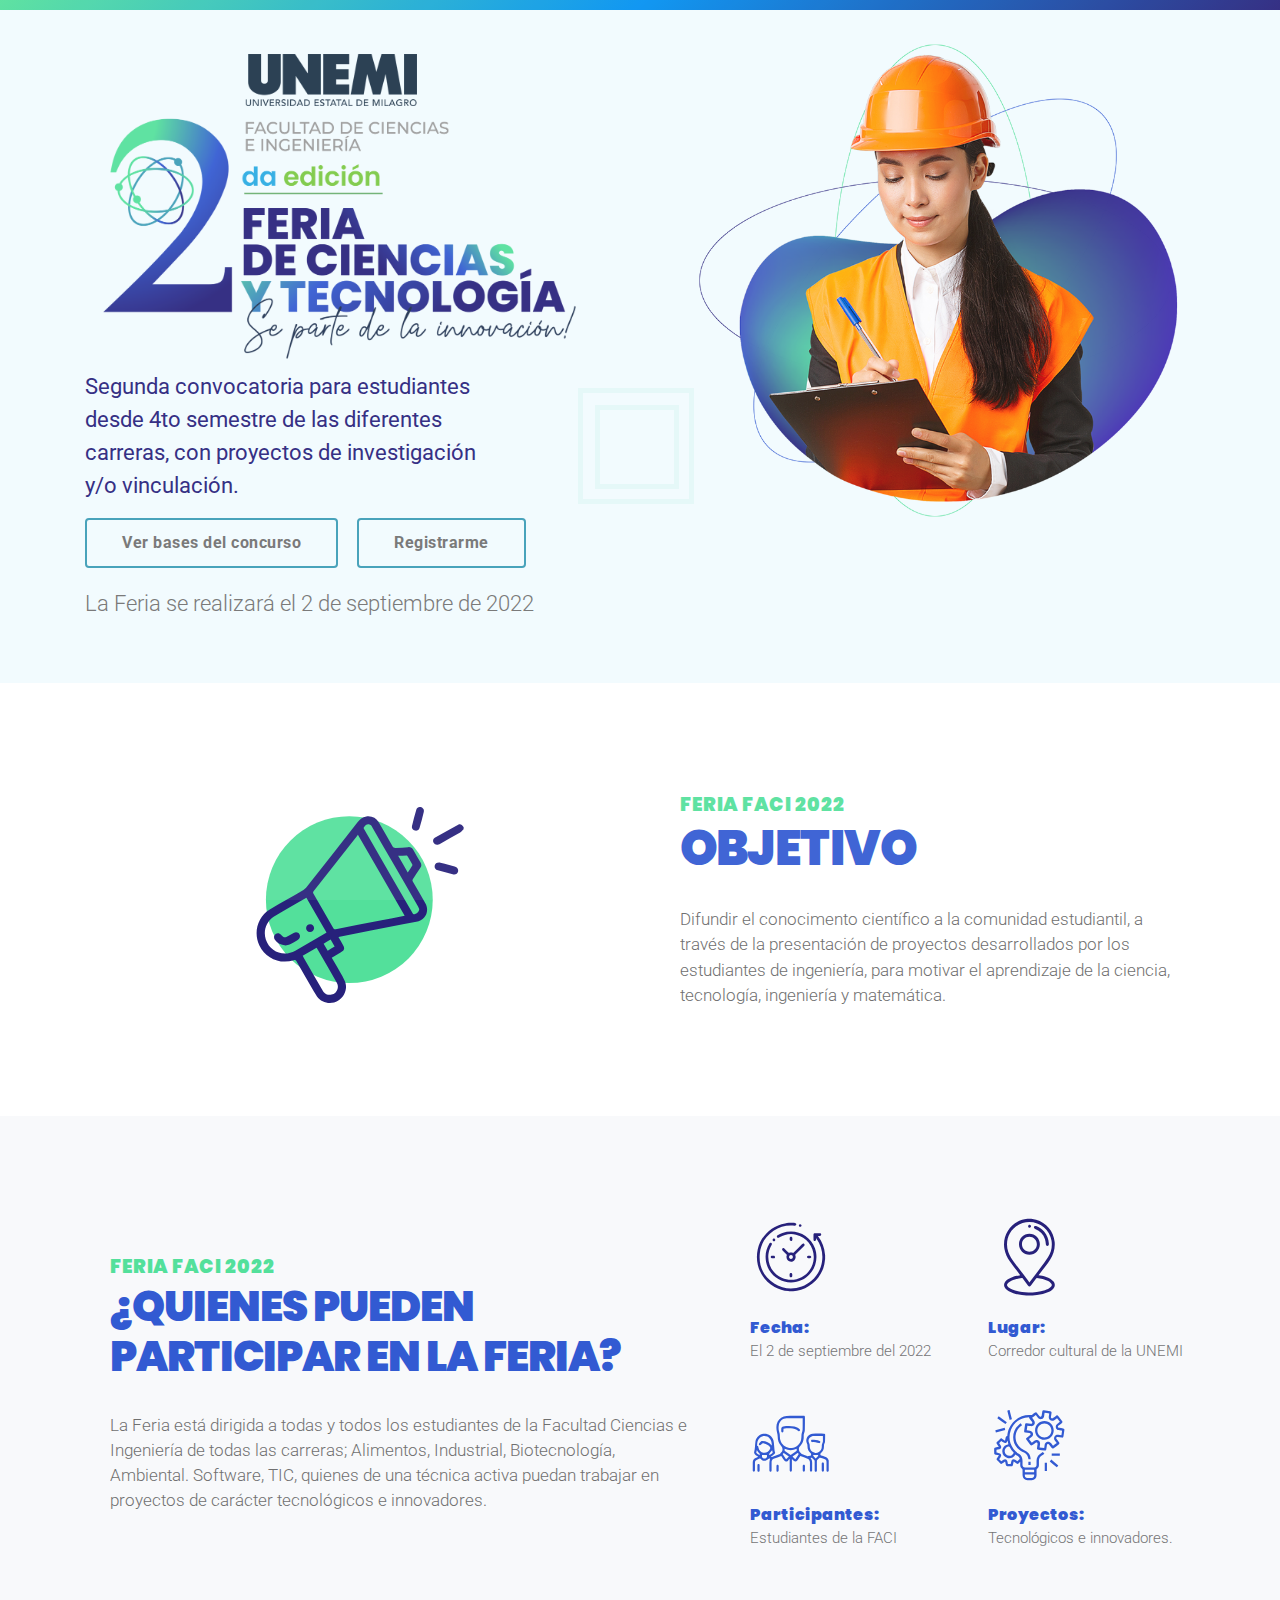
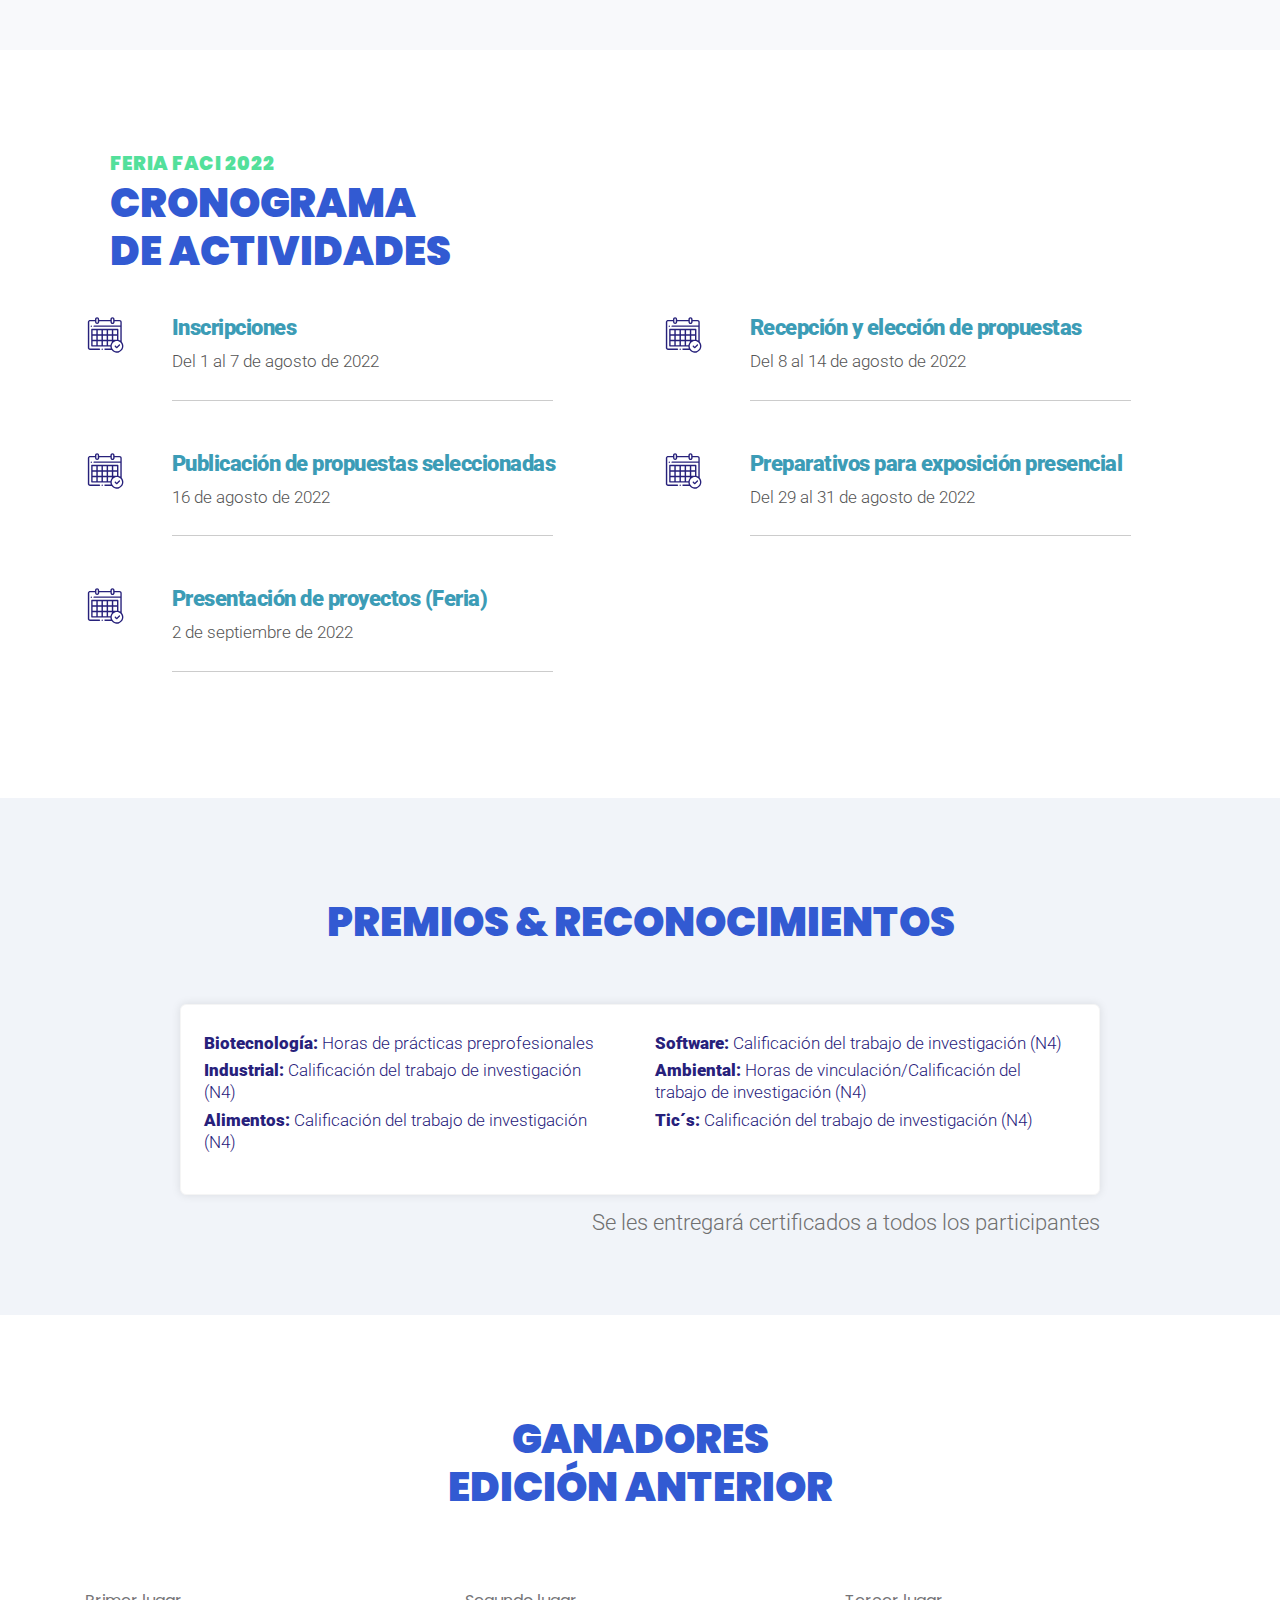
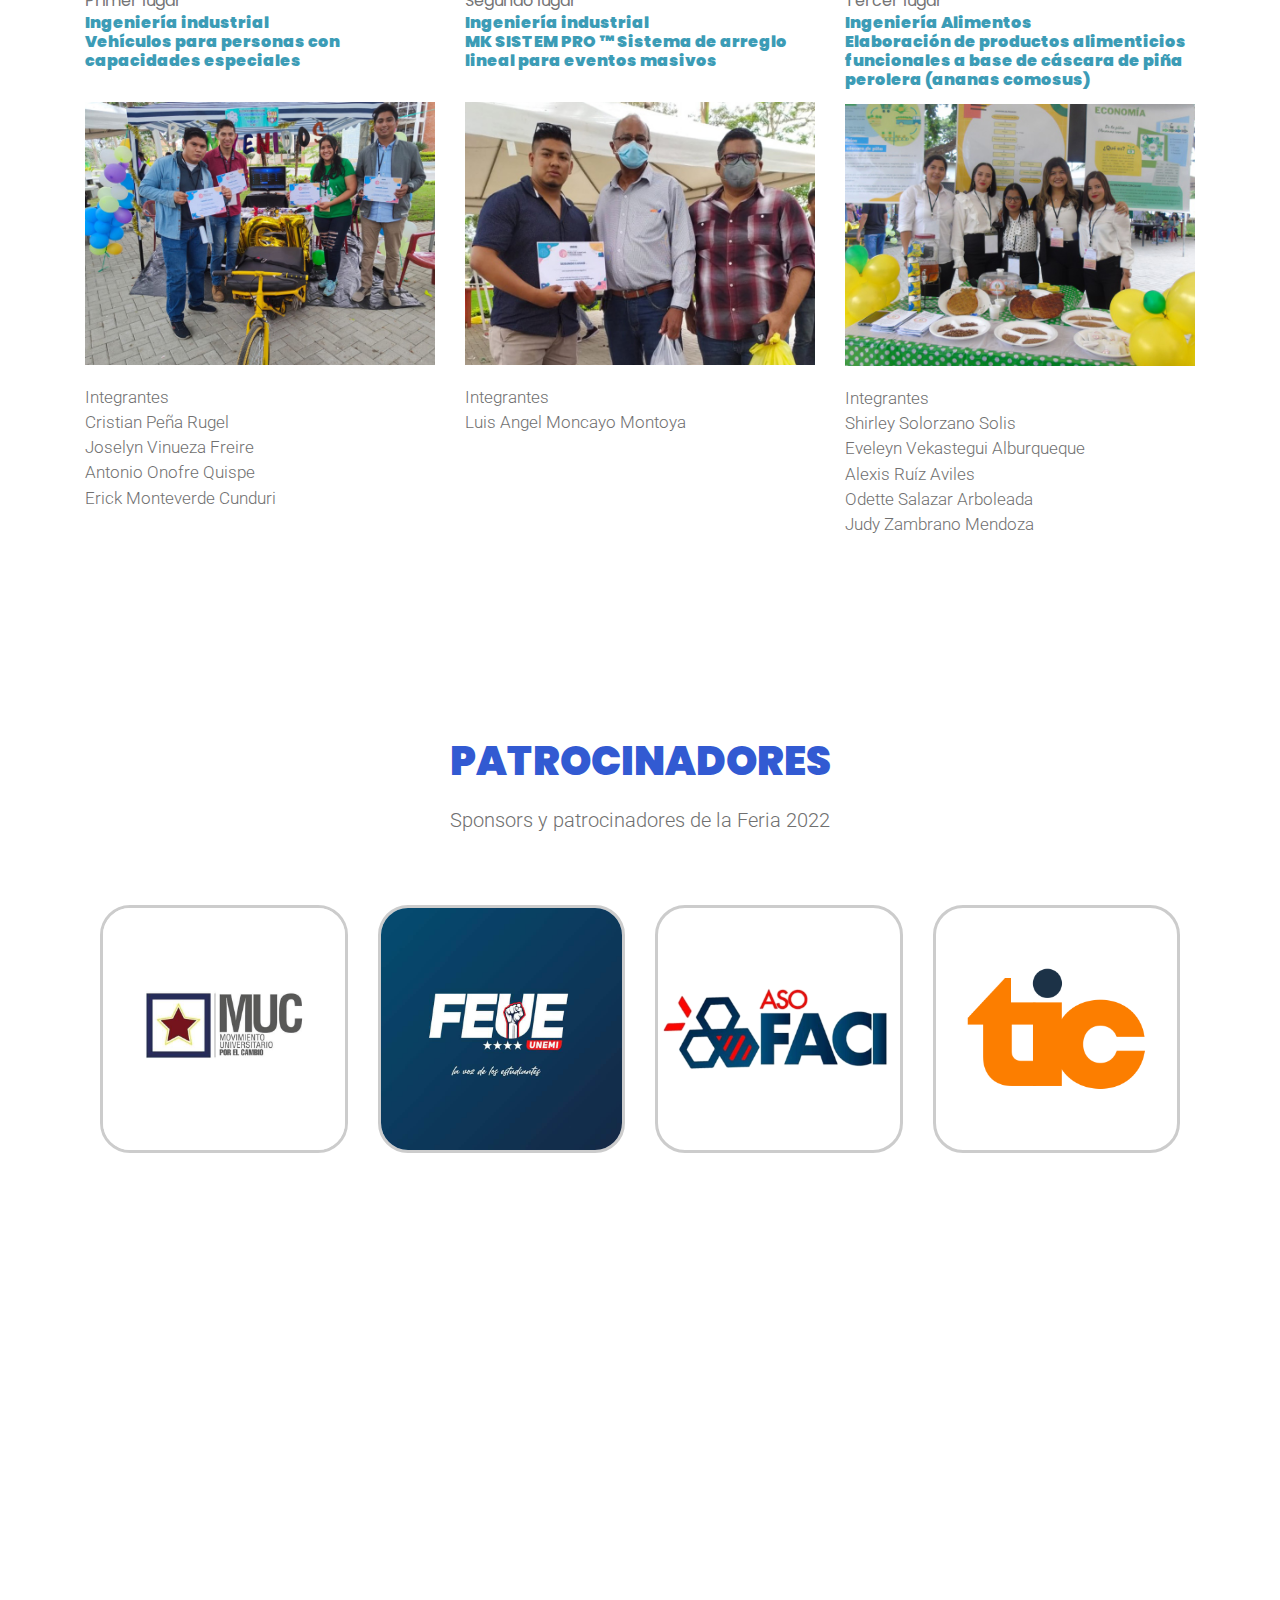
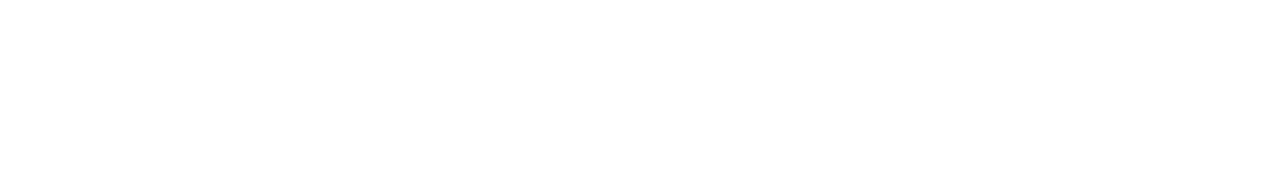
==== index.html @ 06a1eb12 "LANDING FACI 2022" ====
<!DOCTYPE html>
<html lang="es">

<head>

    <meta charset="utf-8">
    <meta http-equiv="X-UA-Compatible" content="IE=edge"/>
    <meta name="author" content="Unemi2022"/>
    <meta name="description" content="Feria FACI 2022"/>
    <meta name="keywords" content="FACI, INGENIERIA, UNEMI, FERIA TECNOLOGICA, ECUADOR, FACI 2022">
    <meta name="viewport" content="width=device-width, initial-scale=1.0"/>
    <title>Feria de ciencias y tecnología | UNEMI</title>
    <link rel="shortcut icon" href="logos/icon.ico" type="image/x-icon">
    <link rel="icon" href="logos/icon.ico" type="image/x-icon">
    <link rel="apple-touch-icon" sizes="152x152" href="logos/icon.ico">
    <link rel="apple-touch-icon" sizes="120x120" href="logos/icon.ico">
    <link rel="apple-touch-icon" sizes="76x76" href="logos/icon.ico">
    <link rel="apple-touch-icon" href="logos/icon.ico">
    <link href="https://fonts.googleapis.com/css?family=Oxygen:400,700&display=swap" rel="stylesheet">
    <link href="https://fonts.googleapis.com/css?family=Noto+Sans+TC:300,400,500,700,900" rel="stylesheet">
    <link href="https://fonts.googleapis.com/css?family=Roboto+Condensed:300,400,700&display=swap" rel="stylesheet">
    <link href="css/bootstrap.min.css" rel="stylesheet">
    <link href="https://use.fontawesome.com/releases/v5.7.2/css/all.css" integrity="sha384-fnmOCqbTlWIlj8LyTjo7mOUStjsKC4pOpQbqyi7RrhN7udi9RwhKkMHpvLbHG9Sr" rel="stylesheet" crossorigin="anonymous">
    <link href="css/flaticon.css" rel="stylesheet">
    <link href="css/menu.css" rel="stylesheet">
    <link id="effect" href="css/dropdown-effects/fade-down.css" media="all" rel="stylesheet">
    <link href="css/slick.css" rel="stylesheet">
    <link href="css/slick-theme.css" rel="stylesheet">
    <link href="css/magnific-popup.css" rel="stylesheet">
    <link href="css/owl.carousel.min.css" rel="stylesheet">
    <link href="css/owl.theme.default.min.css" rel="stylesheet">
    <link href="css/orange.css?1.3" rel="stylesheet">
    <link href="css/responsive.css?1.2" rel="stylesheet">
    <link href='http://fonts.googleapis.com/css?family=Roboto' rel='stylesheet' type='text/css'>
    <link href='https://fonts.googleapis.com/css?family=Poppins' rel='stylesheet'>
    <style>
        body {
            font-family: 'Roboto', sans-serif !important;
            /*font-size: 48px;*/
        }

        .bordedegradado2 {
            width: 100%;
            height: 10px;
            margin-bottom: 27px;
            background-color: #002D4B;
            background-image: -webkit-linear-gradient(135deg, #27217b, #0090F1, #53e09b) !important;
            background-image: linear-gradient(-45deg, #0090F1, #004F83)
        }

        .imglanding {
            width: 642px;
            margin-left: -108px;
        }

        .imgferia {
            width: 504px;
        }

        @media (max-width: 767px) and (max-width: 992px) and (max-width: 1200px) {
            .imglanding {
                width: 494px;
                margin-left: -119px;
            }

            .imgferia {
                width: 376px;
            }
        }

    </style>
</head>

<body>

<div id="loader-wrapper">
    <div id="loader">
        <div class="cssload-loader">
            <div class="cssload-spinner"></div>
        </div>
    </div>
</div>

<div id="page" class="page">

    <section id="hero-2" class="bg-scroll hero-section division" style="background-color: #f2fbfe;padding-bottom: 47px;">
        <div class="bordedegradado2"></div>
        <div class="container white-color">

            <div class="row">
                <div class="col-lg-6">
                    <div class="hero-2-txt">
                        <img src="img/visual_feria_2.png" class="imgferia">
                        <p style="color: #27217b;font-size: 22px;">
                            <b>Segunda convocatoria para estudiantes<br>
                                desde 4to semestre de las diferentes<br>
                                carreras, con proyectos de investigación<br>
                                y/o vinculación.</b>
                        </p>
                        <a style="margin-bottom: 6px;" href="files/BASE_CONCURSO_22.pdf" target="_blank" class="btn btn-md btn-primary tra-black-hover mr-15">Ver bases del concurso</a>
                        <a style="margin-bottom: 6px;" href="https://sgaestudiante.unemi.edu.ec/" target="_blank" class="btn btn-md btn-primary tra-black-hover mr-15">Registrarme</a>

                        <p style="color: #707070;font-size: 22px;margin-top: 13px;">
                            La Feria se realizará el 2 de septiembre de 2022
                        </p>
                    </div>
                </div>
                <div class="col-lg-6">
                    <div class="hero-2-txt">
                        <img src="img/v1.png" class="imglanding" id="img_landing">
                    </div>
                </div>
            </div>
        </div>
    </section>

    <section id="about-2" class="wide-60 about-section division">
        <div class="container">
            <div class="row d-flex align-items-center">
                <div class="col-md-6">
                    <div class="about-img text-center mb-40">
                        <img class="img-fluid" src="img/bocina_landing.svg" alt="about-image" style="width: 233px;"/>
                    </div>
                </div>
                <div class="col-md-6">
                    <div class="about-2-txt pc-25 mb-40">
                        <span class="section-id noto-font-700 id-color">FERIA FACI 2022</span>
                        <h3 class="h3-xl noto-font-900 purple-color">OBJETIVO</h3>
                        <div class="box-list">
                            <p>Difundir el conocimento científico a la comunidad estudiantil,
                                a través de la presentación de proyectos desarrollados por los estudiantes de ingeniería,
                                para motivar el aprendizaje de la ciencia, tecnología, ingeniería y matemática.</p>
                        </div>
                    </div>
                </div>
            </div>
        </div>
    </section>

    <section id="about-4" class="bg-02-decor bg-lightgrey wide-60 about-section division">
        <div class="container">
            <div class="row d-flex align-items-center">
                <div class="col-lg-6 col-xl-7">
                    <div class="about-4-txt pc-25 mb-40">
                        <span class="section-id noto-font-700 id-color">FERIA FACI 2022</span>
                        <h3 class="h3-md noto-font-900 purple-color">¿QUIENES PUEDEN PARTICIPAR EN LA FERIA?</h3>
                        <div class="box-list">
                            <p>La Feria está dirigida a todas y todos los estudiantes de la Facultad Ciencias e Ingeniería de todas las carreras;
                                Alimentos, Industrial, Biotecnología, Ambiental. Software, TIC,
                                quienes de una técnica activa puedan trabajar en proyectos de carácter tecnológicos e innovadores.</p>
                        </div>
                    </div>
                </div>
                <div class="col-lg-6 col-xl-5">
                    <div class="about-4-data">
                        <div class="row">
                            <div class="col-sm-6">
                                <div class="abox-4 icon-md mb-40">
                                    <div class="icon-about"><img src="img/reloj.svg" alt=""></div>
                                    <h5 class="h5-xs noto-font-900 purple-color">Fecha:</h5>
                                    <span class="grey-color" style="font-size: 15px;">El 2 de septiembre del 2022</span>
                                </div>
                            </div>
                            <div class="col-sm-6">
                                <div class="abox-4 icon-md mb-40">
                                    <div class="icon-about"><img src="img/gps.svg" alt=""></div>
                                    <h5 class="h5-xs noto-font-900 purple-color">Lugar:</h5>
                                    <span class="grey-color" style="font-size: 15px;">Corredor cultural de la UNEMI</span>
                                </div>
                            </div>
                            <div class="col-sm-6">
                                <div class="abox-4 icon-md mb-40">
                                    <div class="icon-about"><img src="img/participantes.svg" alt=""></div>
                                    <h5 class="h5-xs noto-font-900 purple-color">Participantes:</h5>
                                    <span class="grey-color" style="font-size: 15px;">Estudiantes de la FACI</span>
                                </div>
                            </div>
                            <div class="col-sm-6">
                                <div class="abox-4 icon-md mb-40">
                                    <div class="icon-about"><img src="img/proyectos.svg" alt=""></div>
                                    <h5 class="h5-xs noto-font-900 purple-color">Proyectos:</h5>
                                    <span class="grey-color" style="font-size: 15px;">Tecnológicos e innovadores.</span>
                                </div>
                            </div>
                        </div>
                    </div>
                </div>
            </div>
        </div>
    </section>

    <section id="schedule-1" class="bg-01-decor wide-100 schedule-section division">
        <div class="container">
            <div class="row d-flex align-items-center">
                <div class="col-lg-12 col-xl-7">
                    <div class="about-4-txt pc-25 mb-40">
                        <span class="section-id noto-font-700 id-color">FERIA FACI 2022</span>
                        <h1 class="h3-md noto-font-900 purple-color">CRONOGRAMA<br>DE ACTIVIDADES</h1>
                    </div>
                </div>
            </div>

            <div class="row">

                <div class="col-lg-6">
                    <div class="schedule-left">
                        <div class="row schedule-event">
                            <div class="col-sm-3 event-time">
                                <div class="event-hours noto-font-900 icon-cronograma">
                                    <img src="img/calendario.svg" alt="">
                                </div>
                            </div>
                            <div class="col-sm-9 event-description">
                                <h5 class="h5-lg event-title"><b>Inscripciones</b></h5>
                                <p>Del 1 al 7 de agosto de 2022</p>
                                <hr>
                            </div>
                        </div>
                        <br>
                        <div class="row schedule-event">
                            <div class="col-sm-3 event-time">
                                <div class="event-hours noto-font-900 icon-cronograma">
                                    <img src="img/calendario.svg" alt="">
                                </div>
                            </div>
                            <div class="col-sm-9 event-description">
                                <h5 class="h5-lg event-title"><b>Publicación de propuestas seleccionadas</b></h5>
                                <p>16 de agosto de 2022</p>
                                <hr>
                            </div>
                        </div>
                        <br>
                        <div class="row schedule-event">
                            <div class="col-sm-3 event-time">
                                <div class="event-hours noto-font-900 icon-cronograma">
                                    <img src="img/calendario.svg" alt="">
                                </div>
                            </div>
                            <div class="col-sm-9 event-description">
                                <h5 class="h5-lg event-title"><b>Presentación de proyectos (Feria)</b></h5>
                                <p>2 de septiembre de 2022</p>
                                <hr>
                            </div>
                        </div>
                    </div>
                </div>

                <div class="col-lg-6">
                    <div class="schedule-right">
                        <div class="row schedule-event">
                            <div class="col-sm-3 event-time">
                                <div class="event-hours noto-font-900 icon-cronograma">
                                    <img src="img/calendario.svg" alt="">
                                </div>
                            </div>
                            <div class="col-sm-9 event-description">
                                <h5 class="h5-lg event-title"><b>Recepción y elección de propuestas</b></h5>
                                <p>Del 8 al 14 de agosto de 2022</p>
                                <hr>
                            </div>
                        </div>
                        <br>
                        <div class="row schedule-event">
                            <div class="col-sm-3 event-time">
                                <div class="event-hours noto-font-900 icon-cronograma">
                                    <img src="img/calendario.svg" alt="">
                                </div>
                            </div>
                            <div class="col-sm-9 event-description">
                                <h5 class="h5-lg event-title"><b>Preparativos para exposición presencial</b></h5>
                                <p>Del 29 al 31 de agosto de 2022</p>
                                <hr>
                            </div>
                        </div>
                        <br>
                    </div>
                </div>
            </div>
        </div>
    </section>

    <section id="pricing-2" class="wide-60 pricing-section division" style="background-color: #f1f4f9">
        <div class="container">
            <div class="row">
                <div class="col-lg-10 offset-lg-1 section-title white-color">
                    <h1 class="h3-lg noto-font-900" style="color: #325ad2;">PREMIOS & RECONOCIMIENTOS</h1>
                </div>
            </div>
            <div class="row pricing-row">
                <div class="col-lg-10 offset-lg-1">
                    <div class="pricing-table">
                        <div class="row">
                            <div class="col-md-6 pricing-plan" style="color: #27217b">
                                <p><b style="font-weight: 900;">Biotecnología:</b> Horas de prácticas preprofesionales</p>
                                <p><b style="font-weight: 900;">Industrial:</b> Calificación del trabajo de investigación (N4)</p>
                                <p><b style="font-weight: 900;">Alimentos:</b> Calificación del trabajo de investigación (N4)</p>
                            </div>
                            <div class="col-md-6 pricing-plan" style="color: #27217b">
                                <p><b style="font-weight: 900;">Software:</b> Calificación del trabajo de investigación (N4)</p>
                                <p><b style="font-weight: 900;">Ambiental:</b> Horas de vinculación/Calificación del trabajo de investigación (N4)</p>
                                <p><b style="font-weight: 900;">Tic´s:</b> Calificación del trabajo de investigación (N4)</p>
                            </div>
                        </div>
                    </div>
                    <p style="color: #707070;font-size: 22px;margin-top: -19px;text-align: right">Se les entregará certificados a todos los participantes</p>
                </div>
            </div>
        </div>
    </section>

    <section id="blog-1" class="wide-60 blog-section division">
        <div class="container">

            <div class="row">
                <div class="col-lg-10 offset-lg-1 section-title">
                    <h1 class="h3-lg noto-font-900" style="color: #325ad2;">GANADORES<br>EDICIÓN ANTERIOR</h1>
                </div>
            </div>

            <div class="row">
                <div class="col-md-6 col-lg-4">
                    <div class="blog-post">
                        <div class="blog-post-txt">
                            <span class="noto-font-400 grey-color">Primer lugar</span>
                            <h5 class="h5-lg noto-font-900" style="color: #3c9cb6;">Ingeniería industrial <br>
                                Vehículos para personas con capacidades especiales</h5>
                        </div>
                        <img class="img-fluid" src="img/ganadores2021/primer_lugar.jpg" alt="blog-post-image"/>
                        <p style="color:#707070">
                            Integrantes <br>
                            <i class="fas fa-genderless"></i> Cristian Peña Rugel <br>
                            <i class="fas fa-genderless"></i> Joselyn Vinueza Freire <br>
                            <i class="fas fa-genderless"></i> Antonio Onofre Quispe <br>
                            <i class="fas fa-genderless"></i> Erick Monteverde Cunduri
                        </p>
                    </div>
                </div>
                <div class="col-md-6 col-lg-4">
                    <div class="blog-post">
                        <div class="blog-post-txt">
                            <span class="noto-font-400 grey-color">Segundo lugar</span>
                            <h5 class="h5-lg noto-font-900" style="color: #3c9cb6;">Ingeniería industrial <br>
                                MK SISTEM PRO ™ Sistema de arreglo lineal para eventos masivos</h5>
                        </div>
                        <img class="img-fluid" src="img/ganadores2021/segundo_lugar.jpg" alt="blog-post-image"/>
                        <p style="color:#707070">
                            Integrantes <br>
                            <i class="fas fa-genderless"></i> Luis Angel Moncayo Montoya
                        </p>
                    </div>
                </div>
                <div class="col-md-6 col-lg-4">
                    <div class="blog-post">
                        <div class="blog-post-txt">
                            <span class="noto-font-400 grey-color">Tercer lugar</span>
                            <h5 class="h5-lg noto-font-900" style="color: #3c9cb6;">Ingeniería Alimentos <br>
                                Elaboración de productos alimenticios funcionales a base de cáscara de piña perolera (ananas comosus)</h5>
                        </div>
                        <img class="img-fluid" src="img/ganadores2021/tercer_lugar.jpg" alt="blog-post-image" style="margin-top: -18px;!important;"/>
                        <p style="color:#707070">
                            Integrantes <br>
                            <i class="fas fa-genderless"></i> Shirley Solorzano Solis <br>
                            <i class="fas fa-genderless"></i> Eveleyn Vekastegui Alburqueque <br>
                            <i class="fas fa-genderless"></i> Alexis Ruíz Aviles <br>
                            <i class="fas fa-genderless"></i> Odette Salazar Arboleada <br>
                            <i class="fas fa-genderless"></i> Judy Zambrano Mendoza
                        </p>
                    </div>
                </div>
            </div>
        </div>
    </section>

    <section id="sponsors-2" class="bg-02-decor wide-70 sponsors-section division">
        <div class="container">
            <div class="row">
                <div class="col-lg-10 offset-lg-1 section-title">
                    <h1 class="h3-lg noto-font-900" style="color: #325ad2;">PATROCINADORES</h1>
                    <p class="p-md" style="color: #707070;">Sponsors y patrocinadores de la Feria 2022</div>
            </div>

            <div class="row brands-holder">
                <div class="col-md-12">
                    <div class="sponsor-category text-center clearfix">
                        <div class="brand-logo items-4">
                            <a href="#">
                                <img class="img-fluid" src="img/sponsors/muc.jpg" alt="brand-logo" style="border-radius: 30px;border: 3px solid #ccc;"/>
                            </a>
                        </div>
                        <div class="brand-logo items-4">
                            <a href="#">
                                <img class="img-fluid" src="img/sponsors/feue.jpg" alt="brand-logo" style="border-radius: 30px;border: 3px solid #ccc;"/>
                            </a>
                        </div>
                        <div class="brand-logo items-4">
                            <a href="#">
                                <img class="img-fluid" src="img/sponsors/asofaci.png" alt="brand-logo" style="border-radius: 30px;border: 3px solid #ccc;"/>
                            </a>
                        </div>
                        <div class="brand-logo items-4" style="border-radius: 30px;">
                            <a href="#">
                                <img class="img-fluid" src="img/sponsors/tic.png" alt="brand-logo" style="border-radius: 30px;border: 3px solid #ccc;"/>
                            </a>
                        </div>

                    </div>
                </div>
            </div>
        </div>
    </section>

    <div class="map-contacts">
        <div class="row">
            <div class="col-md-12">
                <iframe src="https://www.google.com/maps/embed?pb=!1m14!1m8!1m3!1d1993.503917217661!2d-79.60376071185195!3d-2.1506873123778347!3m2!1i1024!2i768!4f13.1!3m3!1m2!1s0x0%3A0x872b0e96ab372323!2sFacultad%20de%20Ciencias%20de%20la%20Ingenier%C3%ADa!5e0!3m2!1ses!2sec!4v1658781339185!5m2!1ses!2sec"
                        width="100%" height="450" style="border:0;" allowfullscreen="" loading="lazy" referrerpolicy="no-referrer-when-downgrade"></iframe>
            </div>
        </div>
    </div>

</div>


<script src="js/jquery-3.3.1.min.js"></script>

<script>
    $(function () {

        var index = 0;

        function changeImage() {
            var listaimg = ["img/v1.png", "img/v2.png", "img/v3.png"];
            $('#img_landing').attr('src', listaimg[index]);
            index += 1;
            if (index === 3) {
                index = 0;
            }
        }

        setInterval(changeImage, 2000);
    });


</script>

<script src="js/bootstrap.min.js"></script>
<script src="js/modernizr.custom.js"></script>
<script src="js/jquery.easing.js"></script>
<script src="js/jquery.appear.js"></script>
<!--<script src="js/jquery.stellar.min.js"></script>-->
<script src="js/menu.js"></script>
<script src="js/slick.min.js"></script>
<script src="js/jquery.countdown.min.js"></script>
<script src="js/jquery.scrollto.js"></script>
<script src="js/owl.carousel.min.js"></script>
<script src="js/jquery.magnific-popup.min.js"></script>
<script src="js/imagesloaded.pkgd.min.js"></script>
<script src="js/isotope.pkgd.min.js"></script>
<script src="js/register-form.js"></script>
<script src="js/comment-form.js"></script>
<script src="js/contact-form.js"></script>
<script src="js/jquery.ajaxchimp.min.js"></script>
<script src="js/jquery.validate.min.js"></script>
<script src="js/custom.js"></script>
</body>


</html>
---- css/flaticon.css ----
/*
  	Flaticon icon font: Flaticon
  	Creation date: 22/06/2016 15:41
  	*/

@font-face {
  font-family: "Flaticon";
  src: url("../fonts/Flaticon.eot");
  src: url("../fonts//Flaticon.eot?#iefix") format("embedded-opentype"),
       url("../fonts//Flaticon.woff") format("woff"),
       url("../fonts//Flaticon.ttf") format("truetype"),
       url("../fonts//Flaticon.svg#Flaticon") format("svg");
  font-weight: normal;
  font-style: normal;
}

@media screen and (-webkit-min-device-pixel-ratio:0) {
  @font-face {
    font-family: "Flaticon";
    src: url("../fonts//Flaticon.svg#Flaticon") format("svg");
  }
}

[class^="flaticon-"]:before, [class*=" flaticon-"]:before,
[class^="flaticon-"]:after, [class*=" flaticon-"]:after {   
  font-family: Flaticon;
  font-size: 20px;
  font-style: normal;
  margin-left: 0;
}

.flaticon-add:before { content: "\f100"; }
.flaticon-add-1:before { content: "\f101"; }
.flaticon-add-2:before { content: "\f102"; }
.flaticon-add-3:before { content: "\f103"; }
.flaticon-agenda:before { content: "\f104"; }
.flaticon-alarm:before { content: "\f105"; }
.flaticon-alarm-1:before { content: "\f106"; }
.flaticon-alarm-clock:before { content: "\f107"; }
.flaticon-alarm-clock-1:before { content: "\f108"; }
.flaticon-albums:before { content: "\f109"; }
.flaticon-app:before { content: "\f10a"; }
.flaticon-archive:before { content: "\f10b"; }
.flaticon-archive-1:before { content: "\f10c"; }
.flaticon-archive-2:before { content: "\f10d"; }
.flaticon-archive-3:before { content: "\f10e"; }
.flaticon-attachment:before { content: "\f10f"; }
.flaticon-back:before { content: "\f110"; }
.flaticon-battery:before { content: "\f111"; }
.flaticon-battery-1:before { content: "\f112"; }
.flaticon-battery-2:before { content: "\f113"; }
.flaticon-battery-3:before { content: "\f114"; }
.flaticon-battery-4:before { content: "\f115"; }
.flaticon-battery-5:before { content: "\f116"; }
.flaticon-battery-6:before { content: "\f117"; }
.flaticon-battery-7:before { content: "\f118"; }
.flaticon-battery-8:before { content: "\f119"; }
.flaticon-battery-9:before { content: "\f11a"; }
.flaticon-binoculars:before { content: "\f11b"; }
.flaticon-blueprint:before { content: "\f11c"; }
.flaticon-bluetooth:before { content: "\f11d"; }
.flaticon-bluetooth-1:before { content: "\f11e"; }
.flaticon-bookmark:before { content: "\f11f"; }
.flaticon-bookmark-1:before { content: "\f120"; }
.flaticon-briefcase:before { content: "\f121"; }
.flaticon-broken-link:before { content: "\f122"; }
.flaticon-calculator:before { content: "\f123"; }
.flaticon-calculator-1:before { content: "\f124"; }
.flaticon-calendar:before { content: "\f125"; }
.flaticon-calendar-1:before { content: "\f126"; }
.flaticon-calendar-2:before { content: "\f127"; }
.flaticon-calendar-3:before { content: "\f128"; }
.flaticon-calendar-4:before { content: "\f129"; }
.flaticon-calendar-5:before { content: "\f12a"; }
.flaticon-calendar-6:before { content: "\f12b"; }
.flaticon-calendar-7:before { content: "\f12c"; }
.flaticon-checked:before { content: "\f12d"; }
.flaticon-checked-1:before { content: "\f12e"; }
.flaticon-clock:before { content: "\f12f"; }
.flaticon-clock-1:before { content: "\f130"; }
.flaticon-close:before { content: "\f131"; }
.flaticon-cloud:before { content: "\f132"; }
.flaticon-cloud-computing:before { content: "\f133"; }
.flaticon-cloud-computing-1:before { content: "\f134"; }
.flaticon-cloud-computing-2:before { content: "\f135"; }
.flaticon-cloud-computing-3:before { content: "\f136"; }
.flaticon-cloud-computing-4:before { content: "\f137"; }
.flaticon-cloud-computing-5:before { content: "\f138"; }
.flaticon-command:before { content: "\f139"; }
.flaticon-compact-disc:before { content: "\f13a"; }
.flaticon-compact-disc-1:before { content: "\f13b"; }
.flaticon-compact-disc-2:before { content: "\f13c"; }
.flaticon-compass:before { content: "\f13d"; }
.flaticon-compose:before { content: "\f13e"; }
.flaticon-controls:before { content: "\f13f"; }
.flaticon-controls-1:before { content: "\f140"; }
.flaticon-controls-2:before { content: "\f141"; }
.flaticon-controls-3:before { content: "\f142"; }
.flaticon-controls-4:before { content: "\f143"; }
.flaticon-controls-5:before { content: "\f144"; }
.flaticon-controls-6:before { content: "\f145"; }
.flaticon-controls-7:before { content: "\f146"; }
.flaticon-controls-8:before { content: "\f147"; }
.flaticon-controls-9:before { content: "\f148"; }
.flaticon-database:before { content: "\f149"; }
.flaticon-database-1:before { content: "\f14a"; }
.flaticon-database-2:before { content: "\f14b"; }
.flaticon-database-3:before { content: "\f14c"; }
.flaticon-diamond:before { content: "\f14d"; }
.flaticon-diploma:before { content: "\f14e"; }
.flaticon-dislike:before { content: "\f14f"; }
.flaticon-dislike-1:before { content: "\f150"; }
.flaticon-divide:before { content: "\f151"; }
.flaticon-divide-1:before { content: "\f152"; }
.flaticon-division:before { content: "\f153"; }
.flaticon-document:before { content: "\f154"; }
.flaticon-download:before { content: "\f155"; }
.flaticon-edit:before { content: "\f156"; }
.flaticon-edit-1:before { content: "\f157"; }
.flaticon-eject:before { content: "\f158"; }
.flaticon-eject-1:before { content: "\f159"; }
.flaticon-equal:before { content: "\f15a"; }
.flaticon-equal-1:before { content: "\f15b"; }
.flaticon-equal-2:before { content: "\f15c"; }
.flaticon-error:before { content: "\f15d"; }
.flaticon-exit:before { content: "\f15e"; }
.flaticon-exit-1:before { content: "\f15f"; }
.flaticon-exit-2:before { content: "\f160"; }
.flaticon-eyeglasses:before { content: "\f161"; }
.flaticon-fast-forward:before { content: "\f162"; }
.flaticon-fast-forward-1:before { content: "\f163"; }
.flaticon-fax:before { content: "\f164"; }
.flaticon-file:before { content: "\f165"; }
.flaticon-file-1:before { content: "\f166"; }
.flaticon-file-2:before { content: "\f167"; }
.flaticon-film:before { content: "\f168"; }
.flaticon-fingerprint:before { content: "\f169"; }
.flaticon-flag:before { content: "\f16a"; }
.flaticon-flag-1:before { content: "\f16b"; }
.flaticon-flag-2:before { content: "\f16c"; }
.flaticon-flag-3:before { content: "\f16d"; }
.flaticon-flag-4:before { content: "\f16e"; }
.flaticon-focus:before { content: "\f16f"; }
.flaticon-folder:before { content: "\f170"; }
.flaticon-folder-1:before { content: "\f171"; }
.flaticon-folder-10:before { content: "\f172"; }
.flaticon-folder-11:before { content: "\f173"; }
.flaticon-folder-12:before { content: "\f174"; }
.flaticon-folder-13:before { content: "\f175"; }
.flaticon-folder-14:before { content: "\f176"; }
.flaticon-folder-15:before { content: "\f177"; }
.flaticon-folder-16:before { content: "\f178"; }
.flaticon-folder-17:before { content: "\f179"; }
.flaticon-folder-18:before { content: "\f17a"; }
.flaticon-folder-19:before { content: "\f17b"; }
.flaticon-folder-2:before { content: "\f17c"; }
.flaticon-folder-3:before { content: "\f17d"; }
.flaticon-folder-4:before { content: "\f17e"; }
.flaticon-folder-5:before { content: "\f17f"; }
.flaticon-folder-6:before { content: "\f180"; }
.flaticon-folder-7:before { content: "\f181"; }
.flaticon-folder-8:before { content: "\f182"; }
.flaticon-folder-9:before { content: "\f183"; }
.flaticon-forbidden:before { content: "\f184"; }
.flaticon-funnel:before { content: "\f185"; }
.flaticon-garbage:before { content: "\f186"; }
.flaticon-garbage-1:before { content: "\f187"; }
.flaticon-garbage-2:before { content: "\f188"; }
.flaticon-gift:before { content: "\f189"; }
.flaticon-help:before { content: "\f18a"; }
.flaticon-hide:before { content: "\f18b"; }
.flaticon-hold:before { content: "\f18c"; }
.flaticon-home:before { content: "\f18d"; }
.flaticon-home-1:before { content: "\f18e"; }
.flaticon-home-2:before { content: "\f18f"; }
.flaticon-hourglass:before { content: "\f190"; }
.flaticon-hourglass-1:before { content: "\f191"; }
.flaticon-hourglass-2:before { content: "\f192"; }
.flaticon-hourglass-3:before { content: "\f193"; }
.flaticon-house:before { content: "\f194"; }
.flaticon-id-card:before { content: "\f195"; }
.flaticon-id-card-1:before { content: "\f196"; }
.flaticon-id-card-2:before { content: "\f197"; }
.flaticon-id-card-3:before { content: "\f198"; }
.flaticon-id-card-4:before { content: "\f199"; }
.flaticon-id-card-5:before { content: "\f19a"; }
.flaticon-idea:before { content: "\f19b"; }
.flaticon-incoming:before { content: "\f19c"; }
.flaticon-infinity:before { content: "\f19d"; }
.flaticon-info:before { content: "\f19e"; }
.flaticon-internet:before { content: "\f19f"; }
.flaticon-key:before { content: "\f1a0"; }
.flaticon-lamp:before { content: "\f1a1"; }
.flaticon-layers:before { content: "\f1a2"; }
.flaticon-layers-1:before { content: "\f1a3"; }
.flaticon-like:before { content: "\f1a4"; }
.flaticon-like-1:before { content: "\f1a5"; }
.flaticon-like-2:before { content: "\f1a6"; }
.flaticon-link:before { content: "\f1a7"; }
.flaticon-list:before { content: "\f1a8"; }
.flaticon-list-1:before { content: "\f1a9"; }
.flaticon-lock:before { content: "\f1aa"; }
.flaticon-lock-1:before { content: "\f1ab"; }
.flaticon-locked:before { content: "\f1ac"; }
.flaticon-locked-1:before { content: "\f1ad"; }
.flaticon-locked-2:before { content: "\f1ae"; }
.flaticon-locked-3:before { content: "\f1af"; }
.flaticon-locked-4:before { content: "\f1b0"; }
.flaticon-locked-5:before { content: "\f1b1"; }
.flaticon-locked-6:before { content: "\f1b2"; }
.flaticon-login:before { content: "\f1b3"; }
.flaticon-magic-wand:before { content: "\f1b4"; }
.flaticon-magnet:before { content: "\f1b5"; }
.flaticon-magnet-1:before { content: "\f1b6"; }
.flaticon-magnet-2:before { content: "\f1b7"; }
.flaticon-map:before { content: "\f1b8"; }
.flaticon-map-1:before { content: "\f1b9"; }
.flaticon-map-2:before { content: "\f1ba"; }
.flaticon-map-location:before { content: "\f1bb"; }
.flaticon-megaphone:before { content: "\f1bc"; }
.flaticon-megaphone-1:before { content: "\f1bd"; }
.flaticon-menu:before { content: "\f1be"; }
.flaticon-menu-1:before { content: "\f1bf"; }
.flaticon-menu-2:before { content: "\f1c0"; }
.flaticon-menu-3:before { content: "\f1c1"; }
.flaticon-menu-4:before { content: "\f1c2"; }
.flaticon-microphone:before { content: "\f1c3"; }
.flaticon-microphone-1:before { content: "\f1c4"; }
.flaticon-minus:before { content: "\f1c5"; }
.flaticon-minus-1:before { content: "\f1c6"; }
.flaticon-more:before { content: "\f1c7"; }
.flaticon-more-1:before { content: "\f1c8"; }
.flaticon-more-2:before { content: "\f1c9"; }
.flaticon-multiply:before { content: "\f1ca"; }
.flaticon-multiply-1:before { content: "\f1cb"; }
.flaticon-music-player:before { content: "\f1cc"; }
.flaticon-music-player-1:before { content: "\f1cd"; }
.flaticon-music-player-2:before { content: "\f1ce"; }
.flaticon-music-player-3:before { content: "\f1cf"; }
.flaticon-mute:before { content: "\f1d0"; }
.flaticon-muted:before { content: "\f1d1"; }
.flaticon-navigation:before { content: "\f1d2"; }
.flaticon-navigation-1:before { content: "\f1d3"; }
.flaticon-network:before { content: "\f1d4"; }
.flaticon-newspaper:before { content: "\f1d5"; }
.flaticon-next:before { content: "\f1d6"; }
.flaticon-note:before { content: "\f1d7"; }
.flaticon-notebook:before { content: "\f1d8"; }
.flaticon-notebook-1:before { content: "\f1d9"; }
.flaticon-notebook-2:before { content: "\f1da"; }
.flaticon-notebook-3:before { content: "\f1db"; }
.flaticon-notebook-4:before { content: "\f1dc"; }
.flaticon-notebook-5:before { content: "\f1dd"; }
.flaticon-notepad:before { content: "\f1de"; }
.flaticon-notepad-1:before { content: "\f1df"; }
.flaticon-notepad-2:before { content: "\f1e0"; }
.flaticon-notification:before { content: "\f1e1"; }
.flaticon-paper-plane:before { content: "\f1e2"; }
.flaticon-paper-plane-1:before { content: "\f1e3"; }
.flaticon-pause:before { content: "\f1e4"; }
.flaticon-pause-1:before { content: "\f1e5"; }
.flaticon-percent:before { content: "\f1e6"; }
.flaticon-percent-1:before { content: "\f1e7"; }
.flaticon-perspective:before { content: "\f1e8"; }
.flaticon-photo-camera:before { content: "\f1e9"; }
.flaticon-photo-camera-1:before { content: "\f1ea"; }
.flaticon-photos:before { content: "\f1eb"; }
.flaticon-picture:before { content: "\f1ec"; }
.flaticon-picture-1:before { content: "\f1ed"; }
.flaticon-picture-2:before { content: "\f1ee"; }
.flaticon-pin:before { content: "\f1ef"; }
.flaticon-placeholder:before { content: "\f1f0"; }
.flaticon-placeholder-1:before { content: "\f1f1"; }
.flaticon-placeholder-2:before { content: "\f1f2"; }
.flaticon-placeholder-3:before { content: "\f1f3"; }
.flaticon-placeholders:before { content: "\f1f4"; }
.flaticon-play-button:before { content: "\f1f5"; }
.flaticon-play-button-1:before { content: "\f1f6"; }
.flaticon-plus:before { content: "\f1f7"; }
.flaticon-power:before { content: "\f1f8"; }
.flaticon-previous:before { content: "\f1f9"; }
.flaticon-price-tag:before { content: "\f1fa"; }
.flaticon-print:before { content: "\f1fb"; }
.flaticon-push-pin:before { content: "\f1fc"; }
.flaticon-radar:before { content: "\f1fd"; }
.flaticon-reading:before { content: "\f1fe"; }
.flaticon-record:before { content: "\f1ff"; }
.flaticon-repeat:before { content: "\f200"; }
.flaticon-repeat-1:before { content: "\f201"; }
.flaticon-restart:before { content: "\f202"; }
.flaticon-resume:before { content: "\f203"; }
.flaticon-rewind:before { content: "\f204"; }
.flaticon-rewind-1:before { content: "\f205"; }
.flaticon-route:before { content: "\f206"; }
.flaticon-save:before { content: "\f207"; }
.flaticon-search:before { content: "\f208"; }
.flaticon-search-1:before { content: "\f209"; }
.flaticon-send:before { content: "\f20a"; }
.flaticon-server:before { content: "\f20b"; }
.flaticon-server-1:before { content: "\f20c"; }
.flaticon-server-2:before { content: "\f20d"; }
.flaticon-server-3:before { content: "\f20e"; }
.flaticon-settings:before { content: "\f20f"; }
.flaticon-settings-1:before { content: "\f210"; }
.flaticon-settings-2:before { content: "\f211"; }
.flaticon-settings-3:before { content: "\f212"; }
.flaticon-settings-4:before { content: "\f213"; }
.flaticon-settings-5:before { content: "\f214"; }
.flaticon-settings-6:before { content: "\f215"; }
.flaticon-settings-7:before { content: "\f216"; }
.flaticon-settings-8:before { content: "\f217"; }
.flaticon-settings-9:before { content: "\f218"; }
.flaticon-share:before { content: "\f219"; }
.flaticon-share-1:before { content: "\f21a"; }
.flaticon-share-2:before { content: "\f21b"; }
.flaticon-shuffle:before { content: "\f21c"; }
.flaticon-shuffle-1:before { content: "\f21d"; }
.flaticon-shutdown:before { content: "\f21e"; }
.flaticon-sign:before { content: "\f21f"; }
.flaticon-sign-1:before { content: "\f220"; }
.flaticon-skip:before { content: "\f221"; }
.flaticon-smartphone:before { content: "\f222"; }
.flaticon-smartphone-1:before { content: "\f223"; }
.flaticon-smartphone-10:before { content: "\f224"; }
.flaticon-smartphone-11:before { content: "\f225"; }
.flaticon-smartphone-2:before { content: "\f226"; }
.flaticon-smartphone-3:before { content: "\f227"; }
.flaticon-smartphone-4:before { content: "\f228"; }
.flaticon-smartphone-5:before { content: "\f229"; }
.flaticon-smartphone-6:before { content: "\f22a"; }
.flaticon-smartphone-7:before { content: "\f22b"; }
.flaticon-smartphone-8:before { content: "\f22c"; }
.flaticon-smartphone-9:before { content: "\f22d"; }
.flaticon-speaker:before { content: "\f22e"; }
.flaticon-speaker-1:before { content: "\f22f"; }
.flaticon-speaker-2:before { content: "\f230"; }
.flaticon-speaker-3:before { content: "\f231"; }
.flaticon-speaker-4:before { content: "\f232"; }
.flaticon-speaker-5:before { content: "\f233"; }
.flaticon-speaker-6:before { content: "\f234"; }
.flaticon-speaker-7:before { content: "\f235"; }
.flaticon-speaker-8:before { content: "\f236"; }
.flaticon-spotlight:before { content: "\f237"; }
.flaticon-star:before { content: "\f238"; }
.flaticon-star-1:before { content: "\f239"; }
.flaticon-stop:before { content: "\f23a"; }
.flaticon-stop-1:before { content: "\f23b"; }
.flaticon-stopwatch:before { content: "\f23c"; }
.flaticon-stopwatch-1:before { content: "\f23d"; }
.flaticon-stopwatch-2:before { content: "\f23e"; }
.flaticon-stopwatch-3:before { content: "\f23f"; }
.flaticon-stopwatch-4:before { content: "\f240"; }
.flaticon-street:before { content: "\f241"; }
.flaticon-street-1:before { content: "\f242"; }
.flaticon-substract:before { content: "\f243"; }
.flaticon-substract-1:before { content: "\f244"; }
.flaticon-success:before { content: "\f245"; }
.flaticon-switch:before { content: "\f246"; }
.flaticon-switch-1:before { content: "\f247"; }
.flaticon-switch-2:before { content: "\f248"; }
.flaticon-switch-3:before { content: "\f249"; }
.flaticon-switch-4:before { content: "\f24a"; }
.flaticon-switch-5:before { content: "\f24b"; }
.flaticon-switch-6:before { content: "\f24c"; }
.flaticon-switch-7:before { content: "\f24d"; }
.flaticon-tabs:before { content: "\f24e"; }
.flaticon-tabs-1:before { content: "\f24f"; }
.flaticon-target:before { content: "\f250"; }
.flaticon-television:before { content: "\f251"; }
.flaticon-television-1:before { content: "\f252"; }
.flaticon-time:before { content: "\f253"; }
.flaticon-trash:before { content: "\f254"; }
.flaticon-umbrella:before { content: "\f255"; }
.flaticon-unlink:before { content: "\f256"; }
.flaticon-unlocked:before { content: "\f257"; }
.flaticon-unlocked-1:before { content: "\f258"; }
.flaticon-unlocked-2:before { content: "\f259"; }
.flaticon-upload:before { content: "\f25a"; }
.flaticon-user:before { content: "\f25b"; }
.flaticon-user-1:before { content: "\f25c"; }
.flaticon-user-2:before { content: "\f25d"; }
.flaticon-user-3:before { content: "\f25e"; }
.flaticon-user-4:before { content: "\f25f"; }
.flaticon-user-5:before { content: "\f260"; }
.flaticon-user-6:before { content: "\f261"; }
.flaticon-user-7:before { content: "\f262"; }
.flaticon-users:before { content: "\f263"; }
.flaticon-users-1:before { content: "\f264"; }
.flaticon-video-camera:before { content: "\f265"; }
.flaticon-video-camera-1:before { content: "\f266"; }
.flaticon-video-player:before { content: "\f267"; }
.flaticon-video-player-1:before { content: "\f268"; }
.flaticon-video-player-2:before { content: "\f269"; }
.flaticon-view:before { content: "\f26a"; }
.flaticon-view-1:before { content: "\f26b"; }
.flaticon-view-2:before { content: "\f26c"; }
.flaticon-volume-control:before { content: "\f26d"; }
.flaticon-volume-control-1:before { content: "\f26e"; }
.flaticon-warning:before { content: "\f26f"; }
.flaticon-wifi:before { content: "\f270"; }
.flaticon-wifi-1:before { content: "\f271"; }
.flaticon-windows:before { content: "\f272"; }
.flaticon-windows-1:before { content: "\f273"; }
.flaticon-windows-2:before { content: "\f274"; }
.flaticon-windows-3:before { content: "\f275"; }
.flaticon-windows-4:before { content: "\f276"; }
.flaticon-wireless-internet:before { content: "\f277"; }
.flaticon-worldwide:before { content: "\f278"; }
.flaticon-worldwide-1:before { content: "\f279"; }
.flaticon-zoom-in:before { content: "\f27a"; }
.flaticon-zoom-out:before { content: "\f27b"; }
---- css/menu.css ----
/*
 * Plugin: Web Slide Navigation System
 * Demo Link: https://uxwing.com/webslide/
 * Author: UXWing
 * License: http://codecanyon.net/licenses/standard
*/


/*------------------------------------------*/
/*  Desktop Base CSS
--------------------------------------------*/

.wsmenu html,
.wsmenu body,
.wsmenu iframe,
.wsmenu h1,
.wsmenu h2,
.wsmenu h3,
.wsmenu h4,
.wsmenu h5,
.wsmenu h6 {
  -webkit-font-smoothing: subpixel-antialiased;
  font-smoothing: antialiased;
  font-smooth: antialiased;
  -webkit-text-size-adjust: 100%;
  -ms-text-size-adjust: 100%;
  -webkit-font-smoothing: subpixel-antialiased;
  font-smoothing: subpixel-antialiased;
  font-smooth: subpixel-antialiased;
}

.wsmenu .cl {
  clear: both;
}

.wsmenu img,
object,
embed,
video {
  border: 0 none;
  max-width: 100%;
}

.wsmenu a:focus {
  outline: none;
}

.wsmenu:before,
.wsmenu:after {
  content: "";
  display: table;
}

.wsmenu:after {
  clear: both;
}

/*------------------------------------------*/
/*  Desktop Main Menu CSS
--------------------------------------------*/

.wsmenucontainer {
  background-size: cover;
  /*background-image: url(/images/bg01.jpg);*/
  overflow: hidden;
  background-attachment: fixed;
  background-position: 50% 0;
  background-repeat: no-repeat;
}

.wsmainfull {
  width: 100%;
  height: auto;
  background-color: #fff!important;
  z-index: 999;
  -webkit-box-shadow: 0 2px 3px rgba(96, 96, 96, .1);
  -moz-box-shadow: 0 2px 3px rgba(96, 96, 96, .1);
  box-shadow: 0 2px 3px rgba(96, 96, 96, .1);
  -webkit-transition: all 450ms ease-in-out;
  -moz-transition: all 450ms ease-in-out;
  -o-transition: all 450ms ease-in-out;
  -ms-transition: all 450ms ease-in-out;
  transition: all 450ms ease-in-out; 
}

.wsmainfull.tra-menu {
  background-color: transparent!important;
  padding: 25px 0;
  position: fixed;
  top: 0;
  right: 0;
  left: 0;
  z-index: 1030;
  -webkit-box-shadow: 0 2px 3px transparent;
  -moz-box-shadow: 0 2px 3px transparent;
  box-shadow: 0 2px 3px transparent;
  -webkit-transition: all 450ms ease-in-out;
  -moz-transition: all 450ms ease-in-out;
  -o-transition: all 450ms ease-in-out;
  -ms-transition: all 450ms ease-in-out;
  transition: all 450ms ease-in-out; 
}

.wsmainfull.white-menu {
  background-color: #fff!important;
  padding: 15px 0;
  position: fixed;
  top: 0;
  right: 0;
  left: 0;
  z-index: 1030;
  -webkit-box-shadow: 0 2px 3px rgba(96, 96, 96, .1);
  -moz-box-shadow: 0 2px 3px rgba(96, 96, 96, .1);
  box-shadow: 0 2px 3px rgba(96, 96, 96, .1);
  -webkit-transition: all 450ms ease-in-out;
  -moz-transition: all 450ms ease-in-out;
  -o-transition: all 450ms ease-in-out;
  -ms-transition: all 450ms ease-in-out;
  transition: all 450ms ease-in-out; 
}

.wsmainwp {
  margin: 0 auto;
  max-width: 1140px;
  padding: 0 15px;
  position: relative;
}

/* Header Logo */
.desktoplogo {
  padding: 0;
  margin: 0;
  float: left;
  line-height: 70px;
}

.desktoplogo img {
  vertical-align: middle;
}

/* Navigation Menu */
.wsmenu {
  padding: 0;
  float: right;
  display: block;
}

.wsmenu > .wsmenu-list {
  text-align: left;
  margin: 0 auto 0 auto;
  width: 100%;
  display: block;
  padding: 0;
}

.wsmenu > .wsmenu-list > li {
  text-align: center;
  display: block;
  padding: 0;
  margin: 0;
  float: left;
}

.wsmenu > .wsmenu-list > li > a {
  display: block;
  color: #666;
  font-family: 'Oxygen', sans-serif;
  font-size: 14px;
  font-weight: 700;
  letter-spacing: 0.5px;
  padding: 10px 32px 10px 18px;
  line-height: 50px;
  text-transform: uppercase;
  text-decoration: none;
  position: relative;
}

.tra-menu .wsmenu > .wsmenu-list > li > a {
  color: #fff;
}

.white-menu .wsmenu > .wsmenu-list > li > a {
  color: #666;
}

.tra-menu .wsmenu.dark-txt > .wsmenu-list > li > a {
  color: #333;
}

.wsmenu > .wsmenu-list > li:last-child > a {
  border-right: 0px;
}

.wsmenu > .wsmenu-list > li:hover > a {
  color: #f0f0f0;
}

.white-menu .wsmenu > .wsmenu-list > li:hover > a {
  color: #171819;
}

.wsmenu > .wsmenu-list > li a.menuhomeicon {
  padding-left: 29px;
  padding-right: 29px;
}

.wsmenu > .wsmenu-list > li > a i {
  display: inline-block;
  font-size: 16px;
  line-height: inherit;
  margin-right: 12px;
  vertical-align: top;
}

.wsmenu > .wsmenu-list > li > a.menuhomeicon i {
  margin-right: 0px;
  font-size: 15px;
}

.wsmenu > .wsmenu-list > li > a .wsarrow:after {
  border-left: 4px solid rgba(0, 0, 0, 0);
  border-right: 4px solid rgba(0, 0, 0, 0);
  border-top: 4px solid;
  content: "";
  float: right;
  right: 15px;
  height: 0;
  margin: 0 0 0 14px;
  position: absolute;
  text-align: right;
  top: 33px;
  width: 0;
}

/* Desktop Search Bar */
.wsmenu > .wsmenu-list > li.rightmenu {
  float: right;
}

.wsmenu > .wsmenu-list > li.rightmenu a {
  padding: 0px 30px 0px 20px;
  border-right: none;
}

.wsmenu > .wsmenu-list > li.rightmenu a i {
  font-size: 15px;
}

.wsmenu > .wsmenu-list > li.rightmenu {
  float: right;
}

.wsmenu > .wsmenu-list > li.rightmenu:before,
.wsmenu-list > li.rightmenu:after {
  content: "";
  display: table;
}

.wsmenu > .wsmenu-list > li.rightmenu:after {
  clear: both;
}

.wsmenu > .wsmenu-list > li.rightmenu > .topmenusearch {
  float: right;
  width: 210px;
  height: 39px;
  position: relative;
  margin: 16px 0px 0px 0px;
}

.wsmenu > .wsmenu-list > li.rightmenu > .topmenusearch .searchicon {
  -webkit-transition: all 0.7s ease 0s;
  -moz-transition: all 0.7s ease 0s;
  -o-transition: all 0.7s ease 0s;
  transition: all 0.7s ease 0s;
}

.wsmenu > .wsmenu-list > li.rightmenu > .topmenusearch input {
  width: 100%;
  position: relative;
  float: right;
  top: 0;
  right: 0;
  bottom: 0;
  width: 100%;
  border: 0;
  padding: 0;
  margin: 0;
  text-indent: 15px;
  height: 39px;
  z-index: 2;
  outline: none;
  color: #333;
  background-color: #efefef;
  -webkit-transition: all 0.7s ease 0s;
  -moz-transition: all 0.7s ease 0s;
  -o-transition: all 0.7s ease 0s;
  transition: all 0.7s ease 0s;
  font-size: 12px;
}

.wsmenu > .wsmenu-list > li.rightmenu > .topmenusearch input::placeholder {
  color: #a9a9a9;
}

.wsmenu > .wsmenu-list > li.rightmenu > .topmenusearch input:focus {
  color: #333;
  width: 220px;
}

.wsmenu > .wsmenu-list > li.rightmenu > .topmenusearch input:focus~.btnstyle i {
  color: #000;
  opacity: 1;
}

.wsmenu > .wsmenu-list > li.rightmenu > .topmenusearch input:focus~.searchicon {
  opacity: 1;
  z-index: 3;
  color: #FFFFFF;
}

.wsmenu > .wsmenu-list > li.rightmenu > .topmenusearch .btnstyle {
  top: 0px;
  position: absolute;
  right: 0;
  bottom: 0;
  width: 40px;
  line-height: 30px;
  z-index: 1;
  cursor: pointer;
  opacity: 0.3;
  color: #333;
  z-index: 1000;
  background-color: transparent;
  border: solid 0px;
  -webkit-transition: all 0.7s ease 0s;
  -moz-transition: all 0.7s ease 0s;
  -o-transition: all 0.7s ease 0s;
  transition: all 0.7s ease 0s;
}

.wsmenu > .wsmenu-list > li.rightmenu > .topmenusearch .btnstyle i {
  line-height: 37px;
  margin: 0;
  padding: 0;
  text-align: center;
}

.wsmenu > .wsmenu-list > li.rightmenu > .topmenusearch .btnstyle:hover i {
  opacity: 1;
}

.wsmenu > .wsmenu-list > li.rightmenu {
  zoom: 1;
}

/*------------------------------------------*/
/*  Desktop Drop Down Menu CSS
--------------------------------------------*/

.wsmenu > .wsmenu-list > li > ul.sub-menu {
  position: absolute;
  top: 70px;
  z-index: 1000;
  margin: 0px;
  padding: 10px 15px;
  min-width: 200px;
  background-color: #fff;
  border: solid 1px #eee;
  -webkit-border-radius: 4px;
  -moz-border-radius: 4px;
  border-radius: 4px;
}

.wsmenu > .wsmenu-list > li > ul.sub-menu > li {
  position: relative;
  margin: 0px;
  padding: 0px;
  display: block;
  border-bottom: 1px dashed #c0c0c0;
}

.wsmenu > .wsmenu-list > li > ul.sub-menu > li:last-child {
  border-bottom: none;
}

.wsmenu > .wsmenu-list > li > ul.sub-menu > li > a {
  position: relative;
  background-image: none;  
  border-right: 0 none;
  text-align: left;
  display: block;
  padding: 9px;
  text-transform: none;
  color: #888;
  font-size: 16px;
  font-family: 'Oxygen', sans-serif; 
  line-height: 22px;
  font-weight: 400;
  letter-spacing: 0;
  border-right: 0px solid;
  -webkit-border-radius: 4px;
  -moz-border-radius: 4px;
  border-radius: 4px; 
  -webkit-transition: all 400ms ease-in-out;
  -moz-transition: all 400ms ease-in-out;
  -o-transition: all 400ms ease-in-out;
  -ms-transition: all 400ms ease-in-out;
  transition: all 400ms ease-in-out;
}

.wsmenu > .wsmenu-list > li > ul.sub-menu > li > a:hover {
  padding: 9px 9px 9px 20px;
}

.wsmenu > .wsmenu-list > li > ul.sub-menu > li > a > i {
  position: absolute;
  top: 12px;
  right: 12px;
}

.wsmenu > .wsmenu-list > li > ul.sub-menu > li > ul.sub-menu {
  min-width: 200px;
  position: absolute;
  left: 100%;
  top: 0;
  margin: 0;
  padding: 0;
  list-style: none;
  background-color: #fff;
  border: solid 1px #eee;
  -webkit-border-radius: 4px;
  -moz-border-radius: 4px;
  border-radius: 4px;
}

.wsmenu > .wsmenu-list > li > ul.sub-menu > li > ul.sub-menu > li {
  position: relative;
  margin: 0px;
  padding: 0px;
  display: block;
}

.wsmenu > .wsmenu-list > li > ul.sub-menu > li > ul.sub-menu > li > a {
  position: relative;
  background-image: none;
  border-right: 0 none;
  text-align: left;
  display: block;
  padding: 9px;
  text-transform: none;
  color: #888;
  font-size: 16px;
  font-family: 'Oxygen', sans-serif; 
  line-height: 22px;
  font-weight: 400;
  letter-spacing: normal;
  border-right: 0px solid;
  -webkit-transition: all 400ms ease-in-out;
  -moz-transition: all 400ms ease-in-out;
  -o-transition: all 400ms ease-in-out;
  -ms-transition: all 400ms ease-in-out;
  transition: all 400ms ease-in-out;
}

.wsmenu > .wsmenu-list > li > ul.sub-menu > li > ul.sub-menu > li > a:hover {
  padding: 8px 15px 8px 23px;
}

.wsmenu > .wsmenu-list > li > ul.sub-menu > li > ul.sub-menu > li > a > i {
  position: absolute;
  top: 12px;
  right: 12px;
}

.wsmenu > .wsmenu-list > li > ul.sub-menu > li > ul.sub-menu > li > ul.sub-menu {
  min-width: 200px;
  position: absolute;
  left: 100%;
  top: 0;
  margin: 0px;
  list-style: none;
  padding: 0px;
  background-color: #fff;
  border: solid 1px #eee;
  -webkit-border-radius: 4px;
  -moz-border-radius: 4px;
  border-radius: 4px;
}

.wsmenu > .wsmenu-list > li > ul.sub-menu > li > ul.sub-menu > li > ul.sub-menu > li {
  position: relative;
  margin: 0px;
  padding: 0px;
  display: block;
}

.wsmenu > .wsmenu-list > li > ul.sub-menu > li > ul.sub-menu > li > ul.sub-menu > li > a {
  background-image: none;
  border-right: 0 none;
  text-align: left;
  display: block;
  padding: 9px;
  text-transform: none;
  color: #888;
  font-size: 16px;
  font-family: 'Oxygen', sans-serif; 
  line-height: 22px;
  font-weight: 400;
  letter-spacing: normal;
  border-right: 0px solid;
  -webkit-transition: all 400ms ease-in-out;
  -moz-transition: all 400ms ease-in-out;
  -o-transition: all 400ms ease-in-out;
  -ms-transition: all 400ms ease-in-out;
  transition: all 400ms ease-in-out;
}

.wsmenu > .wsmenu-list > li > ul.sub-menu > li > ul.sub-menu > li > ul.sub-menu > li > a:hover {
  padding: 9px 9px 9px 20px;
}

.wsmenu > .wsmenu-list > li > ul.sub-menu > li > ul.sub-menu > li > ul.sub-menu > li > a > i {
  margin-left: 9px;
}

/*------------------------------------------*/
/*  Desktop Mega Menus CSS
--------------------------------------------*/

.wsmenu > .wsmenu-list > li > .wsmegamenu {
  width: 100%;
  left: 0px;
  position: absolute;
  top: 70px;
  color: #000;
  z-index: 1000;
  margin: 0px;
  text-align: left;
  padding: 20px 30px;
  border: solid 1px #eee;
  background-color: #fff;
  -webkit-border-radius: 4px;
  -moz-border-radius: 4px;
  border-radius: 4px;
}

.wsmenu > .wsmenu-list > li > .wsmegamenu.halfmenu {
  padding: 20px 20px;
}

.wsmenu > .wsmenu-list > li > .wsmegamenu .title {
  padding: 9px 5px 9px 0px;
  color: #222;
  font-size: 17px;
  font-family: 'Oxygen', sans-serif; 
  font-weight: 700;
  letter-spacing: 0.5px;
  text-transform: uppercase;
  margin: 0px 0px 7px 0px;
  text-align: left;
  height: 39px;
}

.wsmegamenu h5.h5-xs {
  font-size: 1.05rem;
  font-weight: 700;
  margin-top: 18px;
}

.wsmegamenu h5.h5-xs a {
  color: #555;
}

.wsmegamenu h5.h5-xs a:hover {
  color: #272829;
  text-decoration: underline;
}

.wsmenu > .wsmenu-list > li > .wsmegamenu .carousel-control-next {
  opacity: 0.8;
}

.wsmenu > .wsmenu-list > li > .wsmegamenu .carousel-control-prev {
  opacity: 0.8;
}

.wsmenu > .wsmenu-list > li > .wsmegamenu .carousel-caption {
  bottom: 0px;
  background-color: rgba(0, 0, 0, 0.7);
  font-size: 13px;
  height: 31px;
  left: 0;
  padding: 7px 0;
  right: 0;
  width: 100%;
}

.wsmenu > .wsmenu-list > li > .wsmegamenu .wsmwnutxt {
  width: 100%;
  color: #888;
  font-size: 16px;
  font-family: 'Oxygen', sans-serif;
  font-weight: 400;
  text-align: justify;
  margin-top: 0;
}

.wsmenu > .wsmenu-list > li > .wsmegamenu .link-list li {
  display: block;
  text-align: center;
  white-space: nowrap;
  text-align: left;
  border-bottom: 1px dashed #c0c0c0;
}

.wsmenu > .wsmenu-list > li > .wsmegamenu .link-list li.title,
.wsmenu > .wsmenu-list > li > .wsmegamenu .link-list li:last-child {
  border-bottom: none;
}

.wsmenu > .wsmenu-list > li > .wsmegamenu .link-list li a {
  line-height: 18px;
  border-right: none;
  text-align: left;
  padding: 15px 0px;
  background: #fff;
  background-image: none;
  border-right: 0 none;
  display: block;
  background-color: #fff;
  color: #888;
  font-size: 16px;
  font-family: 'Oxygen', sans-serif; 
  font-weight: 400;
  -webkit-transition: all 400ms ease-in-out;
  -moz-transition: all 400ms ease-in-out;
  -o-transition: all 400ms ease-in-out;
  -ms-transition: all 400ms ease-in-out;
  transition: all 400ms ease-in-out;
}

.wsmenu > .wsmenu-list > li > .wsmegamenu .link-list li a:hover {
  padding: 15px 0 15px 10px;
}

.wsmenu > .wsmenu-list > li > .wsmegamenu .mrgtop {
  margin-top: 15px;
}

.wsmenu > .wsmenu-list > li > .wsmegamenu .show-grid div {
  padding-bottom: 10px;
  padding-top: 10px;
  background-color: #dbdbdb;
  border: 1px solid #e7e7e7;
  color: #6a6a6a;
  margin: 2px 0px;
  font-size: 13px;
}

/*= Desktop Half Menu CSS =*/
.wsmenu > .wsmenu-list > li > .wsmegamenu.halfmenu {
  width: 40%;
  right: auto;
  left: auto;
}

.wsmenu > .wsmenu-list > li > .wsmegamenu.halfdiv {
  width: 35%;
  right: auto;
  left: auto;
}

/*= Desktop HTML Form Menu CSS =*/
.wsmenu > .wsmenu-list > li > .wsmegamenu .menu_form {
  width: 100%;
  display: block;
}

.wsmenu > .wsmenu-list > li > .wsmegamenu .menu_form input[type="text"] {
  width: 100%;
  border: 1px solid #e2e2e2;
  color: #000;
  font-size: 13px;
  padding: 8px 5px;
  margin-bottom: 8px;
}

.wsmenu > .wsmenu-list > li > .wsmegamenu .menu_form textarea {
  width: 100%;
  border: 1px solid #e2e2e2;
  color: #000;
  font-size: 13px;
  padding: 8px 5px;
  margin-bottom: 8px;
  min-height: 122px;
}

.wsmenu > .wsmenu-list > li > .wsmegamenu .menu_form input[type="submit"] {
  width: 25%;
  display: block;
  height: 32px;
  float: right;
  border: none;
  margin-right: 15px;
  cursor: pointer;
  background-color: #e1e1e1;
  -webkit-border-radius: 2px;
  -moz-border-radius: 2px;
  border-radius: 2px;
}

.wsmenu > .wsmenu-list > li > .wsmegamenu .menu_form input[type="button"] {
  width: 25%;
  display: block;
  height: 32px;
  float: right;
  border: none;
  cursor: pointer;
  background-color: #e1e1e1;
  -webkit-border-radius: 2px;
  -moz-border-radius: 2px;
  border-radius: 2px;
}

.wsmenu > .wsmenu-list > li > .wsmegamenu .carousel-inner .item img {
  width: 100%;
}

.wsmenu > .wsmenu-list > li > .wsmegamenu .carousel-caption {
  bottom: 0px;
  background-color: rgba(0, 0, 0, 0.7);
  font-size: 13px;
  height: 31px;
  left: 0;
  padding: 7px 0;
  right: 0;
  width: 100%;
}

.wsmenu > .wsmenu-list > li > .wsmegamenu .typography-text {
  padding: 0px 0px;
  font-size: 14px;
}

.wsmenu > .wsmenu-list > li > .wsmegamenu .typography-text ul {
  padding: 0px 0px;
  margin: 0px;
}

.wsmenu > .wsmenu-list > li > .wsmegamenu .typography-text p {
  text-align: justify;
  line-height: 24px;
  color: #656565;
}

.wsmenu > .wsmenu-list > li > .wsmegamenu .typography-text ul li {
  display: block;
  padding: 2px 0px;
  line-height: 22px;
}

.wsmenu > .wsmenu-list > li > .wsmegamenu .typography-text ul li a {
  color: #656565;
}

/*------------------------------------------*/
/*  Desktop Extra CSS
--------------------------------------------*/

.wsmobileheader {
  display: none;
}

.overlapblackbg {
  opacity: 0;
  visibility: hidden;
}

.wsmenu .wsmenu-click {
  display: none;
}

.wsmenu .wsmenu-click02 {
  display: none;
}

.hometext {
  display: none;
}

/*==============================================================================
                              Start Mobile CSS
===============================================================================*/

/* ================== Mobile Menu Change Brake Point ================== */
@media only screen and (max-width: 991px) {

  /* ================== Mobile Base CSS ================== */
  html {
    overflow: hidden;
    height: 100%;
    -webkit-overflow-scrolling: touch;
  }

  body {
    height: 100%;
    overflow-y: auto;
    overflow-x: hidden;
  }

  body.wsactive {
    overflow: hidden;
  }


  /* ================== Mobile Main Menu CSS ================== */
  .desktoplogo {
    display: none;
  }

  .wsmainfull {
    height: 0;
  }

  .wsmenucontainer {
    background-attachment: local;
    background-position: 33% 0%;
  }

  .wsmenu {
    width: 100%;
    background: rgba(0, 0, 0, 0) none repeat scroll 0 0;
    left: 0;
    overflow-y: hidden;
    padding: 0;
    top: 0;
    visibility: hidden;
    position: fixed;
    margin: 0px;
  }

  .wsmenu > .wsmenu-list {
    height: auto;
    min-height: 100%;
    width: 240px;
    width: 300px;
    background: #fff;
    padding-bottom: 0;
    margin-left: -240px;
    margin-left: -300px;
    display: block;
    text-align: center;
    -webkit-transition: all 0.25s ease-in-out;
    -moz-transition: all 0.25s ease-in-out;
    -o-transition: all 0.25s ease-in-out;
    -ms-transition: all 0.25s ease-in-out;
    transition: all 0.25s ease-in-out;
  }

  .wsmenu > .wsmenu-list > li {
    width: 100%;
    display: block;
    float: none;
    border-right: none;
    background-color: transparent;
    position: relative;
    white-space: inherit;
    clear: right;
  }

  @supports (-webkit-overflow-scrolling: touch) {
    .wsmenu > .wsmenu-list > li:last-child {
      padding-bottom: 110px;
    }
  }

  .wsmenu > .wsmenu-list > li >a {
    padding: 12px 32px 12px 17px;
    font-size: 15px;
    text-align: left;
    border-right: solid 0px;
    background-color: transparent;
    color: #666666;
    line-height: 25px;
    border-bottom: 1px solid;
    border-bottom-color: rgba(0, 0, 0, 0.13);
    position: static;
  }

  .wsmenu > .wsmenu-list > li a.menuhomeicon {
    padding-left: 17px;
    padding-right: 17px;
    border-top: solid 1px rgba(0, 0, 0, 0.13);
  }

  .wsmenu > .wsmenu-list > li >a.menuhomeicon i {
    margin-right: 2px;
    font-size: 13px;
  }

  .wsmenu > .wsmenu-list > li > a >i {
    font-size: 14px;
    color: #bfbfbf;
  }

  .wsmenu > .wsmenu-list > li >a .wsarrow:after {
    display: none;
  }

  .wsmenu > .wsmenu-list > li:hover>a {
    background-color: rgba(0, 0, 0, 0.08);
    text-decoration: none;
  }

  .wsmenu > .wsmenu-list > li > a > .hometext {
    display: inline-block;
  }

  /* ================== Mobile Slide Down Links CSS ================== */
  .wsmenu > .wsmenu-list > li > ul.sub-menu {
    display: none;
    position: relative;
    top: 0px;
    background-color: #fff;
    border: none;
    padding: 0px;
    opacity: 1;
    visibility: visible;
    -webkit-transform: none;
    -moz-transform: none;
    -ms-transform: none;
    -o-transform: none;
    transform: none;
    -webkit-transition: inherit;
    -moz-transition: inherit;
    transition: inherit;
    -webkit-transform-style: flat;
  }

  .wsmenu > .wsmenu-list > li > ul.sub-menu > li >a {
    line-height: 20px;
    font-size: 13px;
    padding: 10px 0px 10px 16px;
    color: #383838;
  }

  .wsmenu > .wsmenu-list > li > ul.sub-menu > li span+a {
    padding-right: 30px;
  }

  .wsmenu > .wsmenu-list > li > ul.sub-menu > li > a >i {
    display: none;
  }

  .wsmenu > .wsmenu-list > li > ul.sub-menu > li >a:hover {
    background-color: #e7e7e7;
    color: #666666;
    text-decoration: underline;
  }

  .wsmenu > .wsmenu-list > li > ul.sub-menu li:hover>a {
    background-color: #e7e7e7;
    color: #666666;
  }

  .wsmenu > .wsmenu-list > li > ul.sub-menu > li > ul.sub-menu {
    width: 100%;
    position: static;
    left: 100%;
    top: 0;
    display: none;
    margin: 0px;
    padding: 0px;
    border: solid 0px;
    transform: none;
    opacity: 1;
    visibility: visible;
    -webkit-transform: none;
    -moz-transform: none;
    -ms-transform: none;
    -o-transform: none;
    transform: none;
    -webkit-transition: inherit;
    -moz-transition: inherit;
    transition: inherit;
    -webkit-transform-style: flat;
  }

  .wsmenu > .wsmenu-list > li > ul.sub-menu > li > ul.sub-menu > li {
    margin: 0px 0px 0px 0px;
    padding: 0px;
    position: relative;
  }

  .wsmenu > .wsmenu-list > li > ul.sub-menu > li > ul.sub-menu > li >a {
    line-height: 20px;
    font-size: 13px;
    padding: 10px 0px 10px 26px;
    color: #383838;
  }

  .wsmenu > .wsmenu-list > li > ul.sub-menu > li > ul.sub-menu > li span+a {
    padding-right: 30px;
  }

  .wsmenu > .wsmenu-list > li > ul.sub-menu > li > ul.sub-menu > li > a >i {
    display: none;
  }

  .wsmenu > .wsmenu-list > li > ul.sub-menu > li > ul.sub-menu > li >a:hover {
    background-color: #e7e7e7;
    color: #666666;
    text-decoration: underline;
  }

  .wsmenu > .wsmenu-list > li > ul.sub-menu > li > ul.sub-menu > li >a.active {
    color: #000;
  }

  .wsmenu > .wsmenu-list > li > ul.sub-menu > li > ul.sub-menu > li:hover>a {
    color: #000;
  }

  .wsmenu > .wsmenu-list > li > ul.sub-menu > li > ul.sub-menu > li > ul.sub-menu {
    width: 100%;
    position: static;
    left: 100%;
    top: 0;
    display: none;
    margin: 0px;
    padding: 0px;
    border: solid 0px;
    transform: none;
    opacity: 1;
    visibility: visible;
    -webkit-transform: none;
    -moz-transform: none;
    -ms-transform: none;
    -o-transform: none;
    transform: none;
    -webkit-transition: inherit;
    -moz-transition: inherit;
    transition: inherit;
    -webkit-transform-style: flat;
  }

  .wsmenu > .wsmenu-list > li > ul.sub-menu > li > ul.sub-menu > li > ul.sub-menu > li {
    margin: 0px 0px 0px 0px;
  }

  .wsmenu > .wsmenu-list > li > ul.sub-menu > li > ul.sub-menu > li > ul.sub-menu > li >a {
    line-height: 20px;
    font-size: 13px;
    padding: 10px 0px 10px 34px;
    color: #383838;
  }

  .wsmenu > .wsmenu-list > li > ul.sub-menu > li > ul.sub-menu > li > ul.sub-menu > li span+a {
    padding-right: 30px;
  }

  .wsmenu > .wsmenu-list > li > ul.sub-menu > li > ul.sub-menu > li > ul.sub-menu > li > a >i {
    display: none;
  }

  .wsmenu > .wsmenu-list > li > ul.sub-menu > li > ul.sub-menu > li > ul.sub-menu > li >a:hover {
    background-color: #e7e7e7;
    color: #666666;
    text-decoration: underline;
  }

  .wsmenu > .wsmenu-list > li > ul.sub-menu > li > ul.sub-menu > li > ul.sub-menu > li >a.active {
    color: #000;
  }

  /* ================== Mobile Mega Menus CSS  ================== */
  .wsmenu > .wsmenu-list > li > .wsmegamenu {
    color: #666666;
    display: none;
    position: relative;
    top: 0px;
    padding: 10px 0px;
    border: solid 0px;
    transform: none;
    opacity: 1;
    visibility: visible;
    -webkit-transform: none;
    -moz-transform: none;
    -ms-transform: none;
    -o-transform: none;
    transform: none;
    -webkit-transition: inherit;
    -moz-transition: inherit;
    transition: inherit;
    border-bottom: 1px solid rgba(0, 0, 0, 0.13);
    -webkit-transform-style: flat;
  }

  .wsmenu > .wsmenu-list > li > .wsmegamenu.halfmenu {
    width: 100%;
    margin: 0px;
    padding: 5px 0px 10px 0px;
  }

  .wsmenu > .wsmenu-list > li > .wsmegamenu .title {
    color: #666666;
    font-size: 15px;
    padding: 10px 8px 10px 0px;
  }

  .wsmenu > .wsmenu-list > li > .wsmegamenu> ul {
    width: 100%;
    margin: 0px;
    padding: 0px;
    font-size: 15px;
  }

  .wsmenu > .wsmenu-list > li > .wsmegamenu> ul> li >a {
    padding: 9px 14px;
    line-height: normal;
    font-size: 13px;
    background-color: #e7e7e7;
    color: #666666;
  }

  .wsmenu > .wsmenu-list > li > .wsmegamenu> ul> li >a:hover {
    background-color: #000000;
  }

  .wsmenu > .wsmenu-list > li > .wsmegamenu ul li.title {
    line-height: 26px;
    color: #666666;
    margin: 0px;
    font-size: 15px;
    padding: 7px 0px;
    background-color: transparent;
  }

  .wsmenu > .wsmenu-list > li > .wsmegamenu.halfdiv {
    width: 100%;
  }

  .wsmenu > .wsmenu-list > li > .wsmegamenu .menu_form {
    padding: 5px 0px 62px 0px;
  }

  .wsmenu > .wsmenu-list > li > .wsmegamenu .show-grid div {
    margin: 0px;
  }

  .wsmenu > .wsmenu-list > li > .wsmegamenu .menu_form input[type="button"] {
    width: 46%;
  }

  .wsmenu > .wsmenu-list > li > .wsmegamenu .menu_form input[type="submit"] {
    width: 46%;
  }

  .wsmenu > .wsmenu-list > li > .wsmegamenu .menu_form textarea {
    min-height: 100px;
  }

  /* ================== Mobile Header CSS ================== */
  .wsmobileheader {
    width: 100%;
    display: block;
    position: fixed;
    top: 0;
    left: 0;
    z-index: 10002;
    height: 54px;
    background-color: #eaecf0;
    text-align: center;
    -webkit-transition: all 0.25s ease-in-out;
    -moz-transition: all 0.25s ease-in-out;
    -o-transition: all 0.25s ease-in-out;
    -ms-transition: all 0.25s ease-in-out;
    transition: all 0.25s ease-in-out;
    box-shadow: 0 0 1px rgba(0, 0, 0, .3);
  }

  .wsactive .wsmobileheader {
    margin-left: 240px;
    margin-left: 300px;
    -webkit-transition: all 0.25s ease-in-out;
    -moz-transition: all 0.25s ease-in-out;
    -o-transition: all 0.25s ease-in-out;
    -ms-transition: all 0.25s ease-in-out;
    transition: all 0.25s ease-in-out;
  }

  .wsmobileheader .smllogo {
    display: inline-block;
    margin-top: 12px;
  }

  /* Mobile Search Bar*/
  .wsmenu > .wsmenu-list > li.rightmenu> .topmenusearch {
    width: 86%;
    margin: 7% 7%;
    padding: 0px;
  }

  .wsmenu > .wsmenu-list > li.rightmenu> .topmenusearch input {
    border-radius: 50px
  }

  .wsmenu > .wsmenu-list > li.rightmenu> .topmenusearch input:focus {
    width: 100%;
  }

  .callusbtn {
    color: #a9a9a9;
    font-size: 18px;
    position: absolute;
    right: 5px;
    top: 0px;
    transition: all 0.4s ease-in-out 0s;
    z-index: 102;
    padding: 12px 14px;
  }

  .callusbtn i {
    vertical-align: top;
    margin-top: 4px;
  }

  .callusbtn:hover i {
    color: #a9a9a9;
  }

  /* Mobile Toggle Menu icon (X ICON) */
  .wsanimated-arrow {
    position: absolute;
    left: 0;
    top: 0;
    z-index: 102;
    -webkit-transition: all 0.4s ease-in-out;
    -moz-transition: all 0.4s ease-in-out;
    -o-transition: all 0.4s ease-in-out;
    -ms-transition: all 0.4s ease-in-out;
    transition: all 0.4s ease-in-out;
  }

  .wsanimated-arrow {
    cursor: pointer;
    padding: 16px 35px 16px 0px;
    margin: 7px 0 0 15px;
  }

  .wsanimated-arrow span,
  .wsanimated-arrow span:before,
  .wsanimated-arrow span:after {
    cursor: pointer;
    height: 3px;
    width: 22px;
    background: #a9a9a9;
    position: absolute;
    display: block;
    content: '';
  }

  .wsanimated-arrow span:before {
    top: -7px;
    width: 26px;
  }

  .wsanimated-arrow span:after {
    bottom: -7px;
    width: 20px;
  }

  .wsanimated-arrow span,
  .wsanimated-arrow span:before,
  .wsanimated-arrow span:after {
    transition: all 500ms ease-in-out;
  }

  .wsactive .wsanimated-arrow span:after {
    width: 23px;
  }

  .wsactive .wsanimated-arrow span {
    background-color: transparent;
  }

  .wsactive .wsanimated-arrow span:before,
  .wsactive .wsanimated-arrow.active span:after {
    top: 7px;
  }

  .wsactive .wsanimated-arrow span:before {
    transform: rotate(45deg);
    -moz-transform: rotate(45deg);
    -ms-transform: rotate(45deg);
    -o-transform: rotate(45deg);
    -webkit-transform: rotate(45deg);
    bottom: 0px;
  }

  .wsactive .wsanimated-arrow span:after {
    transform: rotate(-45deg);
    -moz-transform: rotate(-45deg);
    -ms-transform: rotate(-45deg);
    -o-transform: rotate(-45deg);
    -webkit-transform: rotate(-45deg);
  }

  /* ================== Mobile Overlay/Drawer CSS ================== */
  .overlapblackbg {
    right: 0;
    width: calc(100% - 240px);
    width: calc(100% - 300px);
    height: 100vh;
    min-height: 100%;
    position: fixed;
    top: 0;
    opacity: 0;
    visibility: hidden;
    background-color: rgba(0, 0, 0, 0.45);
    cursor: pointer;
  }

  .wsactive .wsmenu .overlapblackbg {
    opacity: 1;
    visibility: visible;
    -webkit-transition: opacity 1.5s ease-in-out;
    -moz-transition: opacity 1.5s ease-in-out;
    -ms-transition: opacity 1.5s ease-in-out;
    -o-transition: opacity 1.5s ease-in-out;
  }

  .wsmenucontainer {
    -webkit-transition: all 0.25s ease-in-out;
    -moz-transition: all 0.25s ease-in-out;
    -o-transition: all 0.25s ease-in-out;
    -ms-transition: all 0.25s ease-in-out;
    transition: all 0.25s ease-in-out;
  }

  .wsactive .wsmenucontainer {
    margin-left: 240px;
    margin-left: 300px;
    -webkit-transition: all 0.25s ease-in-out;
    -moz-transition: all 0.25s ease-in-out;
    -o-transition: all 0.25s ease-in-out;
    -ms-transition: all 0.25s ease-in-out;
    transition: all 0.25s ease-in-out;
  }

  .wsactive .wsmenu {
    overflow-y: scroll;
    -webkit-overflow-scrolling: touch;
    visibility: visible;
    z-index: 1000;
    top: 0;
  }

  .wsactive .wsmenu > .wsmenu-list {
    -webkit-transition: all 0.25s ease-in-out;
    -moz-transition: all 0.25s ease-in-out;
    -o-transition: all 0.25s ease-in-out;
    -ms-transition: all 0.25s ease-in-out;
    transition: all 0.25s ease-in-out;
    margin-left: 0;
  }

  /* ================== Mobile Sub Menu Expander Arrows  ================== */
  .wsmenu > .wsmenu-list > li > .wsmenu-click {
    height: 49px;
    position: absolute;
    top: 0;
    right: 0;
    display: block;
    cursor: pointer;
    width: 100%;
  }

  .wsmenu > .wsmenu-list > li .wsmenu-click.ws-activearrow>i {
    transform: rotate(-45deg);
    margin-top: 23px;
  }

  .wsmenu > .wsmenu-list > li > .wsmenu-click>i {
    display: block;
    height: 8px;
    width: 8px;
    float: right;
    transform: rotate(-225deg);
    margin: 18px 18px 0px 0px;
  }

  .wsmenu > .wsmenu-list > li > .wsmenu-click>i:before {
    content: "";
    width: 100%;
    height: 100%;
    border-width: 1.5px 1.5px 0 0;
    border-style: solid;
    border-color: rgba(0, 0, 0, 0.40);
    transition: 0.2s ease;
    display: block;
    transform-origin: 100% 0;
  }

  .wsmenu > .wsmenu-list > li > ul.sub-menu > li .wsmenu-click02 {
    height: 41px;
    position: absolute;
    top: 0;
    right: 0;
    display: block;
    cursor: pointer;
    width: 100%;
  }

  .wsmenu > .wsmenu-list > li > ul.sub-menu > li .wsmenu-click02>i {
    display: block;
    height: 8px;
    width: 8px;
    float: right;
    transform: rotate(-225deg);
    margin: 14px 18px 0px 0px;
  }

  .wsmenu > .wsmenu-list > li > ul.sub-menu > li .wsmenu-click02>i:before {
    content: "";
    width: 100%;
    height: 100%;
    border-width: 1.5px 1.5px 0 0;
    border-style: solid;
    border-color: rgba(0, 0, 0, 0.40);
    transition: 0.2s ease;
    display: block;
    transform-origin: 100% 0;
  }

  .wsmenu > .wsmenu-list > li > ul.sub-menu > li .wsmenu-click02>i.wsmenu-rotate {
    transform: rotate(-45deg);
    margin-top: 19px;
  }

  /*End Media Query*/
}

/* Extra @Media Query*/
@media only screen and (min-width: 992px) and (max-width:1162px) {
  .desktoplogo {
    margin-left: 12px;
  }

  .wsmenu > .wsmenu-list > li > a > .wsarrow {
    display: none;
  }

  .wsmenu > .wsmenu-list > li > a {
    padding-left: 16px;
    padding-right: 16px;
  }

  .wsmenu > .wsmenu-list > li a.menuhomeicon {
    padding-left: 22px;
    padding-right: 22px;
  }
}
---- css/dropdown-effects/fade-down.css ----
.wsmenu > .wsmenu-list > li > ul.sub-menu {
  opacity: 0;
  visibility: hidden;
  -o-transform-origin: 0% 0%;
  -ms-transform-origin: 0% 0%;
  -moz-transform-origin: 0% 0%;
  -webkit-transform-origin: 0% 0%;
  -o-transition: -o-transform 0.3s, opacity 0.3s;
  -ms-transition: -ms-transform 0.3s, opacity 0.3s;
  -moz-transition: -moz-transform 0.3s, opacity 0.3s;
  -webkit-transition: -webkit-transform 0.3s, opacity 0.3s;
  transform-style: preserve-3d;
  -o-transform-style: preserve-3d;
  -moz-transform-style: preserve-3d;
  -webkit-transform-style: preserve-3d;
  transform: rotateX(-75deg);
  -o-transform: rotateX(-75deg);
  -moz-transform: rotateX(-75deg);
  -webkit-transform: rotateX(-75deg);
}

.wsmenu > .wsmenu-list > li:hover > ul.sub-menu {
  opacity: 1;
  visibility: visible;
  transform: rotateX(0deg);
  -o-transform: rotateX(0deg);
  -moz-transform: rotateX(0deg);
  -webkit-transform: rotateX(0deg);
}

.wsmenu > .wsmenu-list > li  > ul.sub-menu > li > ul.sub-menu {
  opacity: 0;
  visibility: hidden;
  transform-style: preserve-3d;
  -o-transform-style: preserve-3d;
  -moz-transform-style: preserve-3d;
  -webkit-transform-style: preserve-3d;
  transform: rotateX(-75deg);
  -o-transform: rotateX(-75deg);
  -moz-transform: rotateX(-75deg);
  -webkit-transform: rotateX(-75deg);
}

.wsmenu > .wsmenu-list > li > ul.sub-menu > li:hover > ul.sub-menu {
opacity: 1;
visibility: visible;
-o-transform-origin: 0% 0%;
-ms-transform-origin: 0% 0%;
-moz-transform-origin: 0% 0%;
-webkit-transform-origin: 0% 0%;
-o-transition: -o-transform 0.4s, opacity 0.4s;
-ms-transition: -ms-transform 0.4s, opacity 0.4s;
-moz-transition: -moz-transform 0.4s, opacity 0.4s;
-webkit-transition: -webkit-transform 0.4s, opacity 0.4s;
transform: rotateX(0deg);
-o-transform: rotateX(0deg);
-moz-transform: rotateX(0deg);
-webkit-transform: rotateX(0deg);
}

.wsmenu > .wsmenu-list > li > ul.sub-menu > li > ul.sub-menu > li > ul.sub-menu {
  opacity: 0;
  visibility: hidden;
  -o-transform-origin: 0% 0%;
  -ms-transform-origin: 0% 0%;
  -moz-transform-origin: 0% 0%;
  -webkit-transform-origin: 0% 0%;
  -o-transition: -o-transform 0.4s, opacity 0.4s;
  -ms-transition: -ms-transform 0.4s, opacity 0.4s;
  -moz-transition: -moz-transform 0.4s, opacity 0.4s;
  -webkit-transition: -webkit-transform 0.4s, opacity 0.4s;
  transform-style: preserve-3d;
  -o-transform-style: preserve-3d;
  -moz-transform-style: preserve-3d;
  -webkit-transform-style: preserve-3d;
  transform: rotateX(-75deg);
  -o-transform: rotateX(-75deg);
  -moz-transform: rotateX(-75deg);
  -webkit-transform: rotateX(-75deg);
}

.wsmenu > .wsmenu-list > li > ul.sub-menu > li > ul.sub-menu > li:hover > ul.sub-menu {
  opacity: 1;
  visibility: visible;
  transform: rotateX(0deg);
  -o-transform: rotateX(0deg);
  -moz-transform: rotateX(0deg);
  -webkit-transform: rotateX(0deg);
}

.wsmenu > .wsmenu-list > li > .wsmegamenu {
  opacity: 0;
  visibility: hidden;
  -o-transform-origin: 0% 0%;
  -ms-transform-origin: 0% 0%;
  -moz-transform-origin: 0% 0%;
  -webkit-transform-origin: 0% 0%;
  -o-transition: -o-transform 0.3s, opacity 0.3s;
  -ms-transition: -ms-transform 0.3s, opacity 0.3s;
  -moz-transition: -moz-transform 0.3s, opacity 0.3s;
  -webkit-transition: -webkit-transform 0.3s, opacity 0.3s;
  transform-style: preserve-3d;
  -o-transform-style: preserve-3d;
  -moz-transform-style: preserve-3d;
  -webkit-transform-style: preserve-3d;
  transform: rotateX(-75deg);
  -o-transform: rotateX(-75deg);
  -moz-transform: rotateX(-75deg);
  -webkit-transform: rotateX(-75deg);
}

.wsmenu > .wsmenu-list > li:hover > .wsmegamenu {
  opacity: 1;
  visibility: visible;
  transform: rotateX(0deg);
  -o-transform: rotateX(0deg);
  -moz-transform: rotateX(0deg);
  -webkit-transform: rotateX(0deg);
}
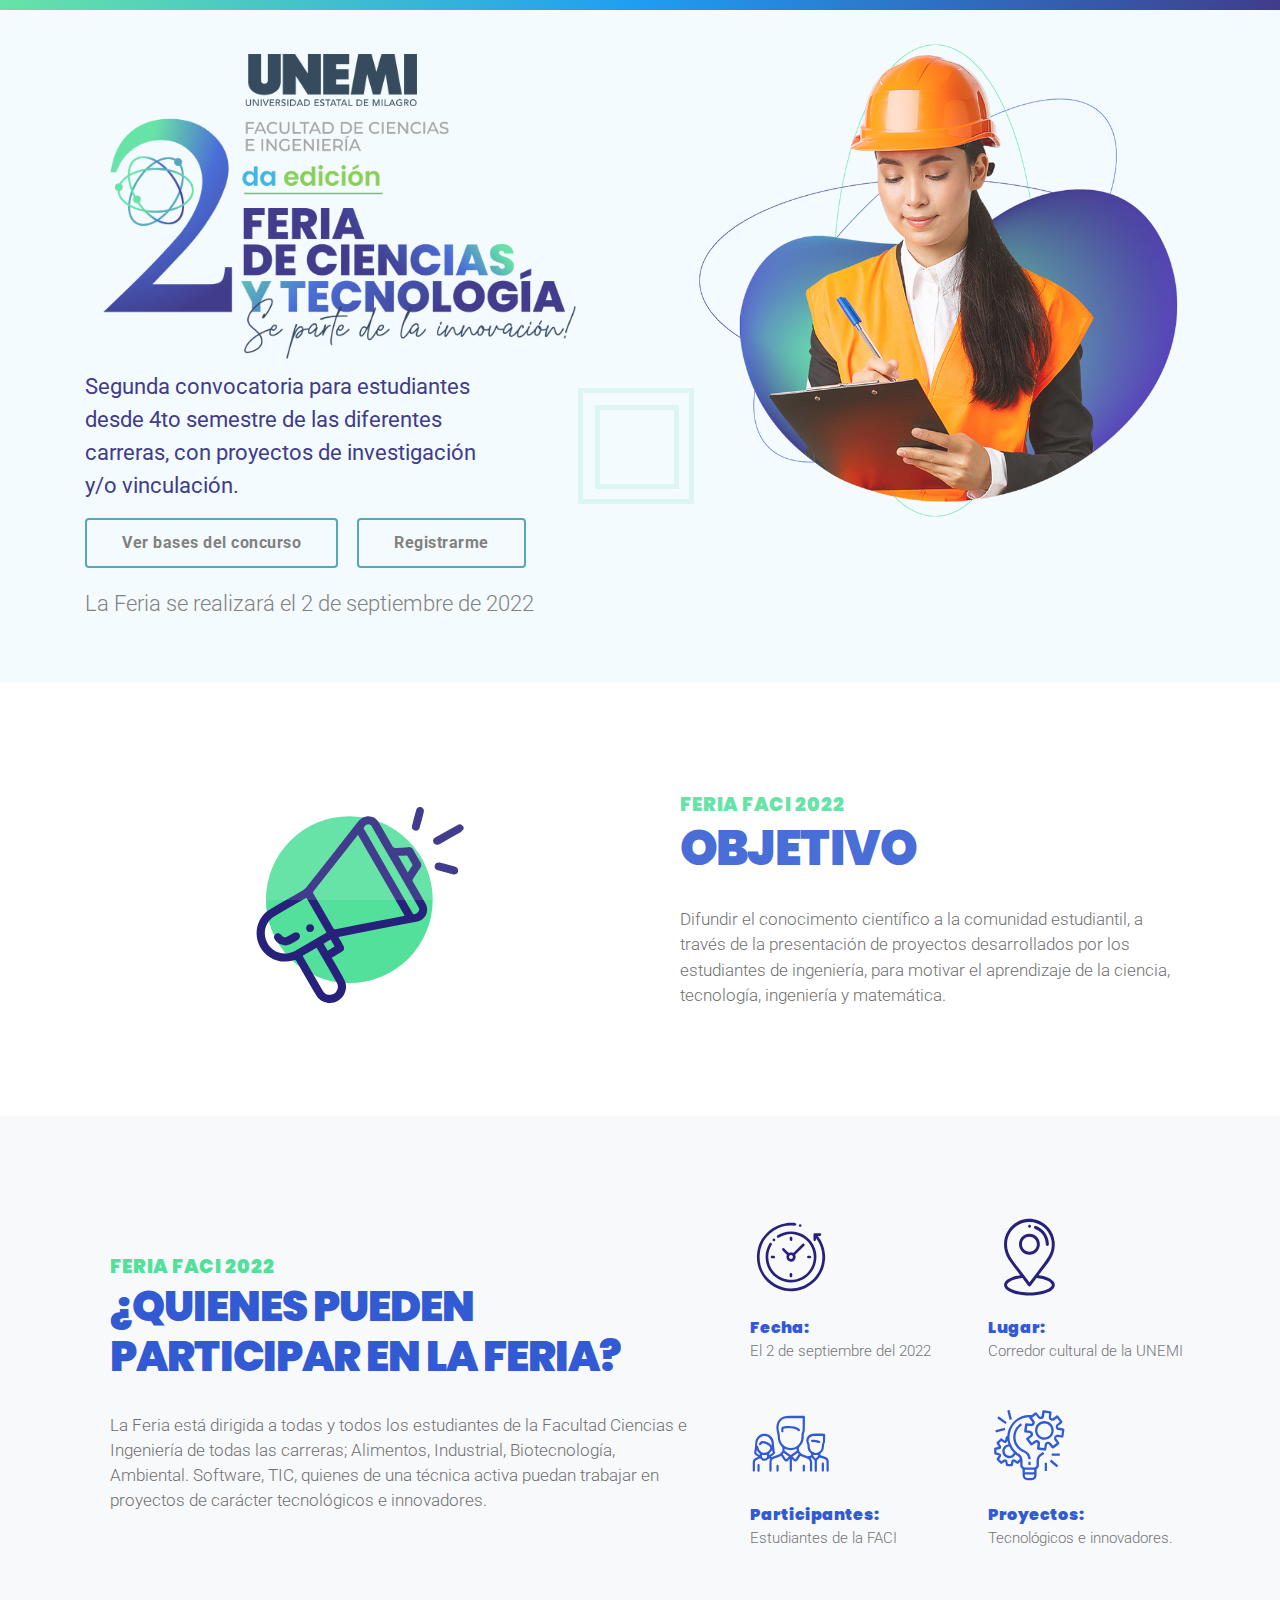
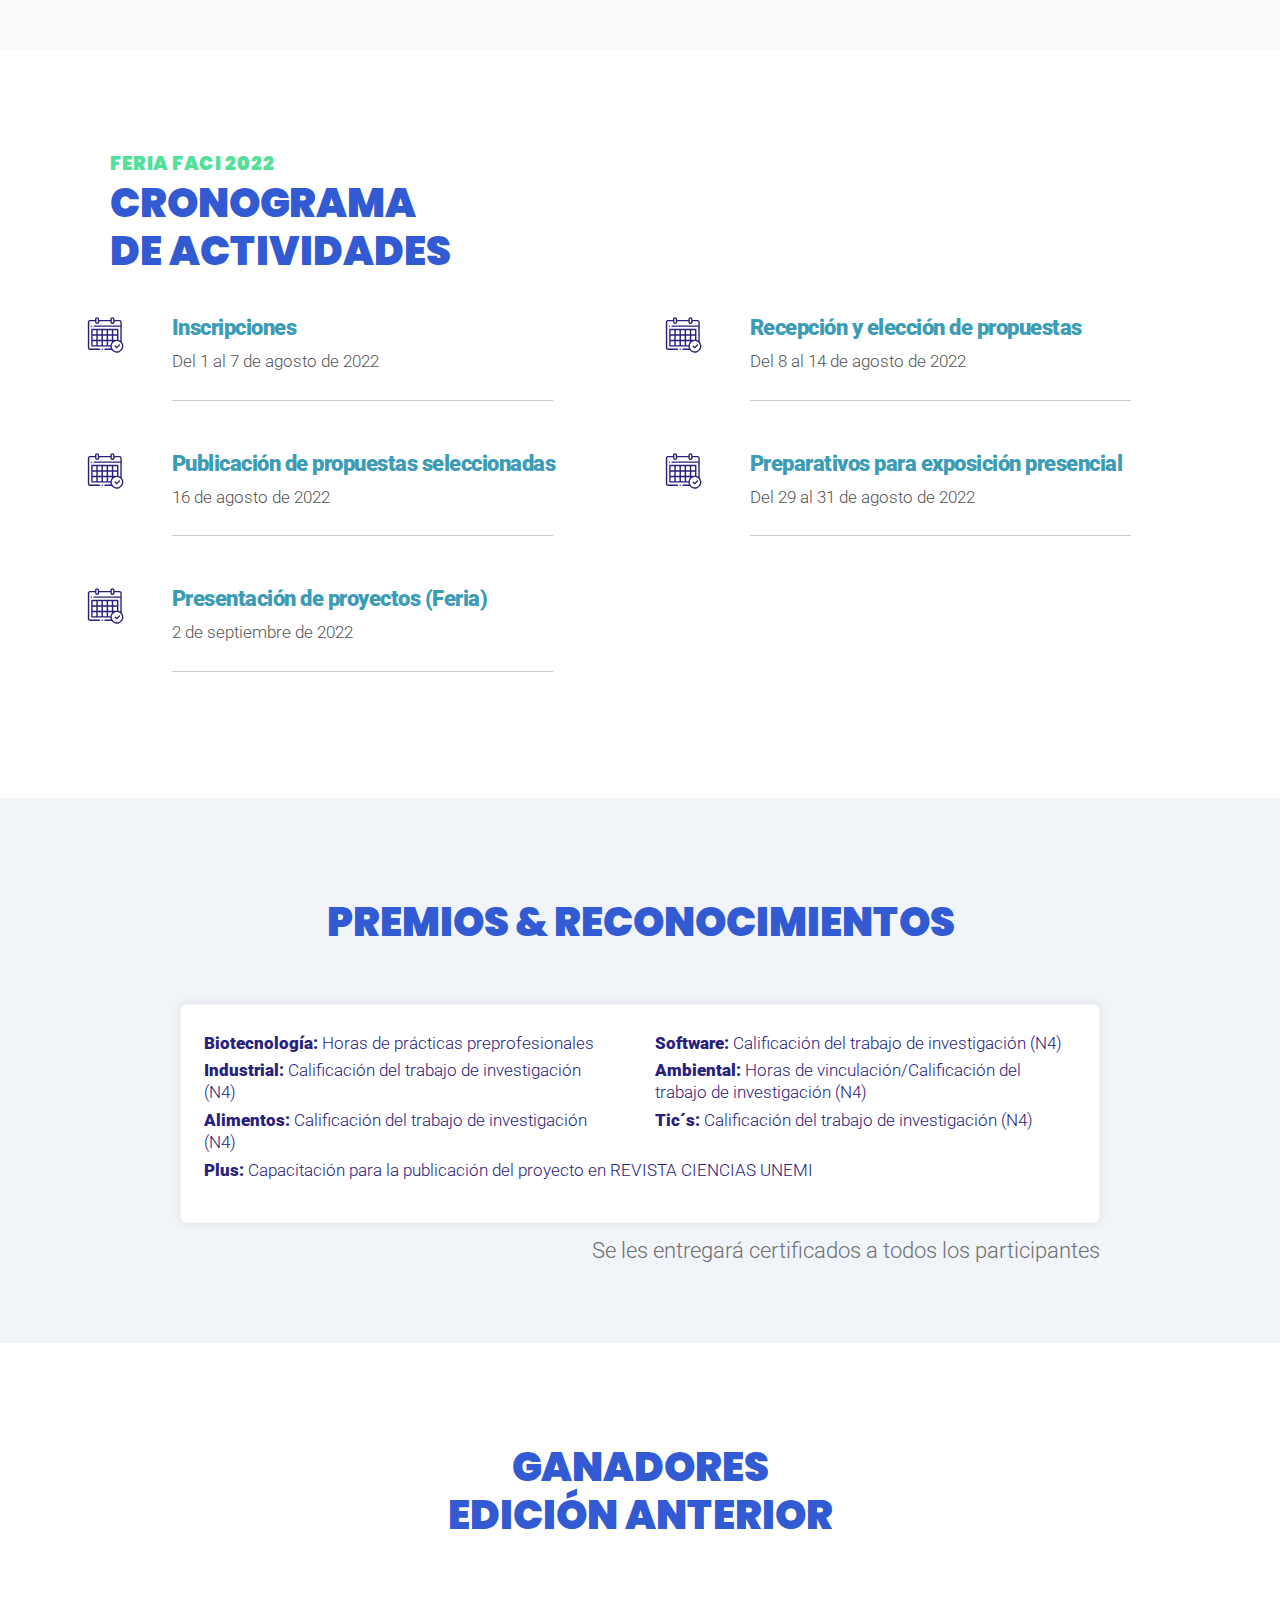
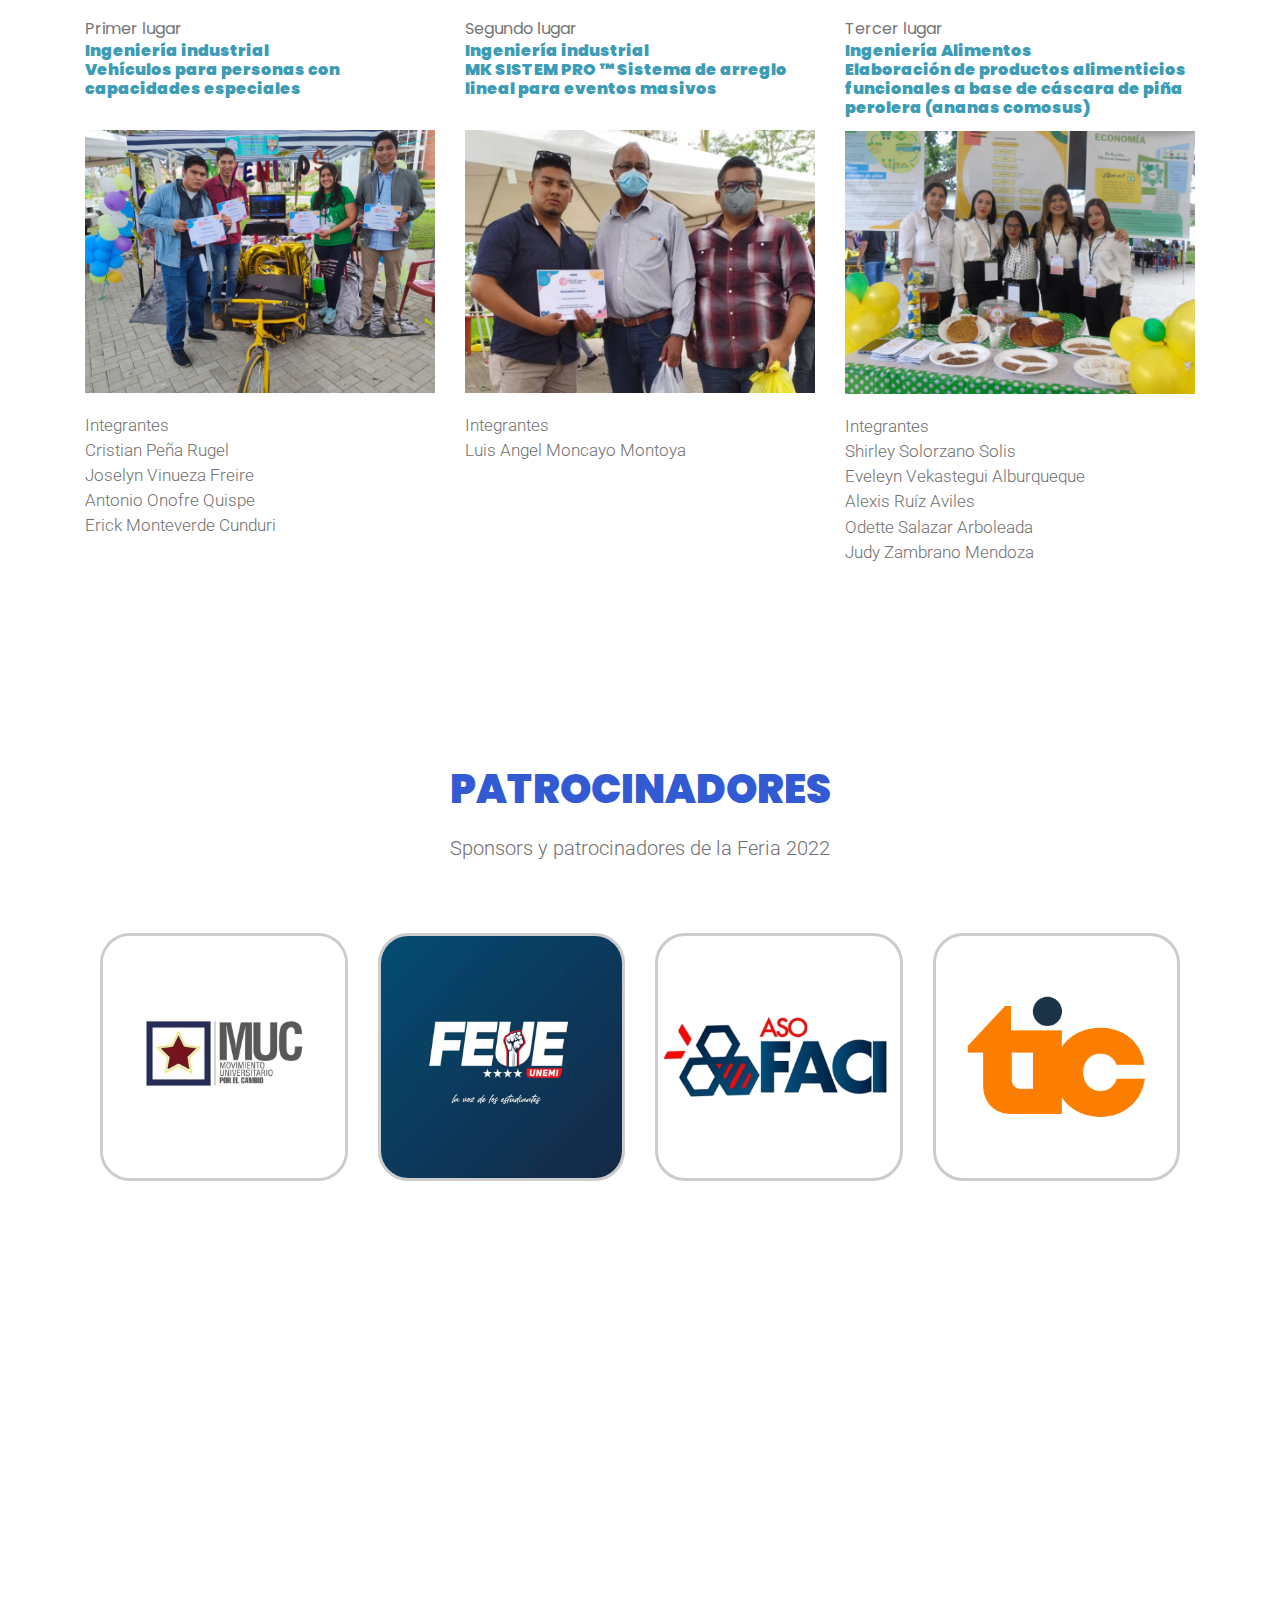
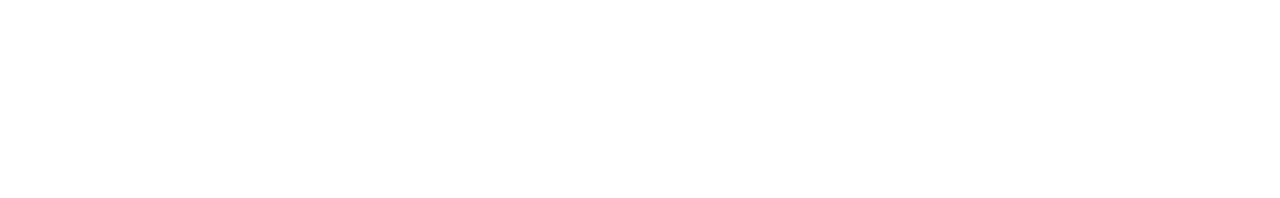
==== commit 4bf31861: "LANDING FACI 2022" ====
--- a/index.html
+++ b/index.html
@@ -300,6 +300,9 @@
                                 <p><b style="font-weight: 900;">Ambiental:</b> Horas de vinculación/Calificación del trabajo de investigación (N4)</p>
                                 <p><b style="font-weight: 900;">Tic´s:</b> Calificación del trabajo de investigación (N4)</p>
                             </div>
+                            <div class="col-md-12 pricing-plan" style="color: #27217b">
+                                <p><b style="font-weight: 900;">Plus:</b> Capacitación para la publicación del proyecto en REVISTA CIENCIAS UNEMI</p>
+                            </div>
                         </div>
                     </div>
                     <p style="color: #707070;font-size: 22px;margin-top: -19px;text-align: right">Se les entregará certificados a todos los participantes</p>
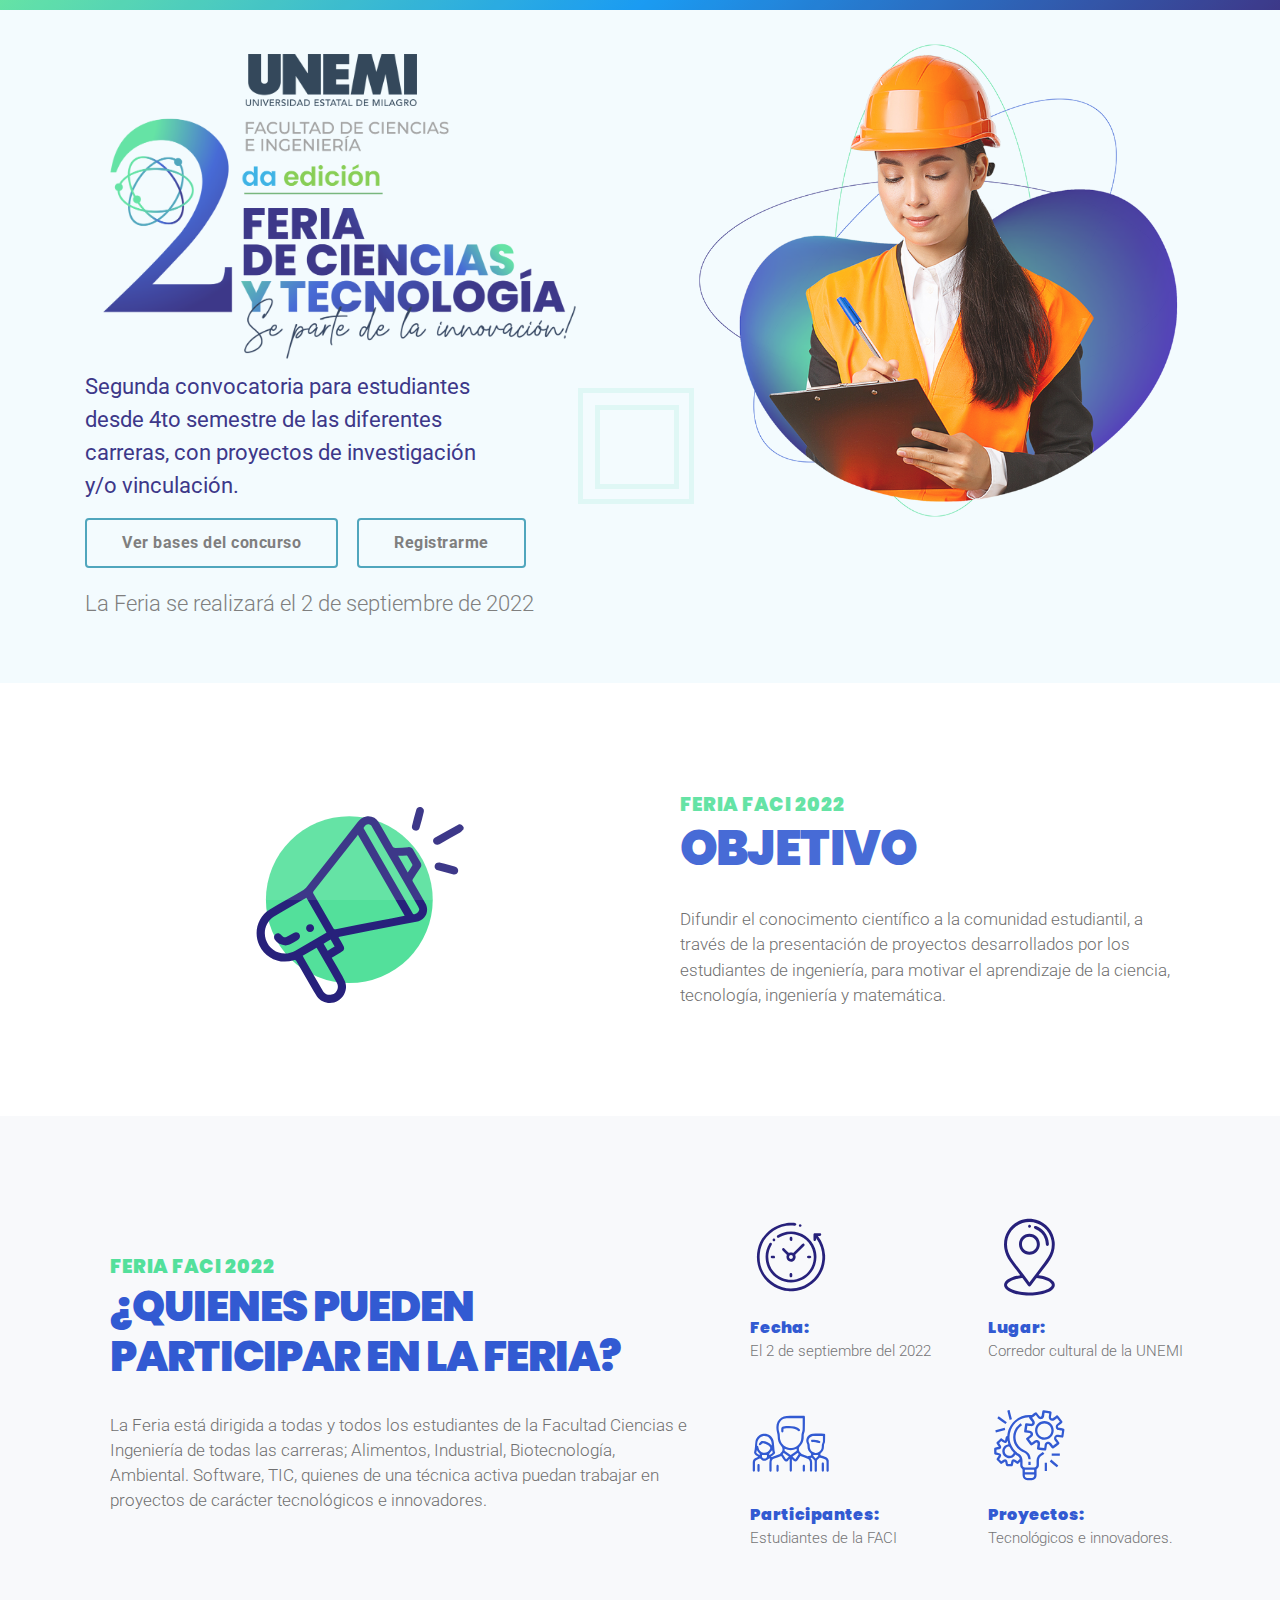
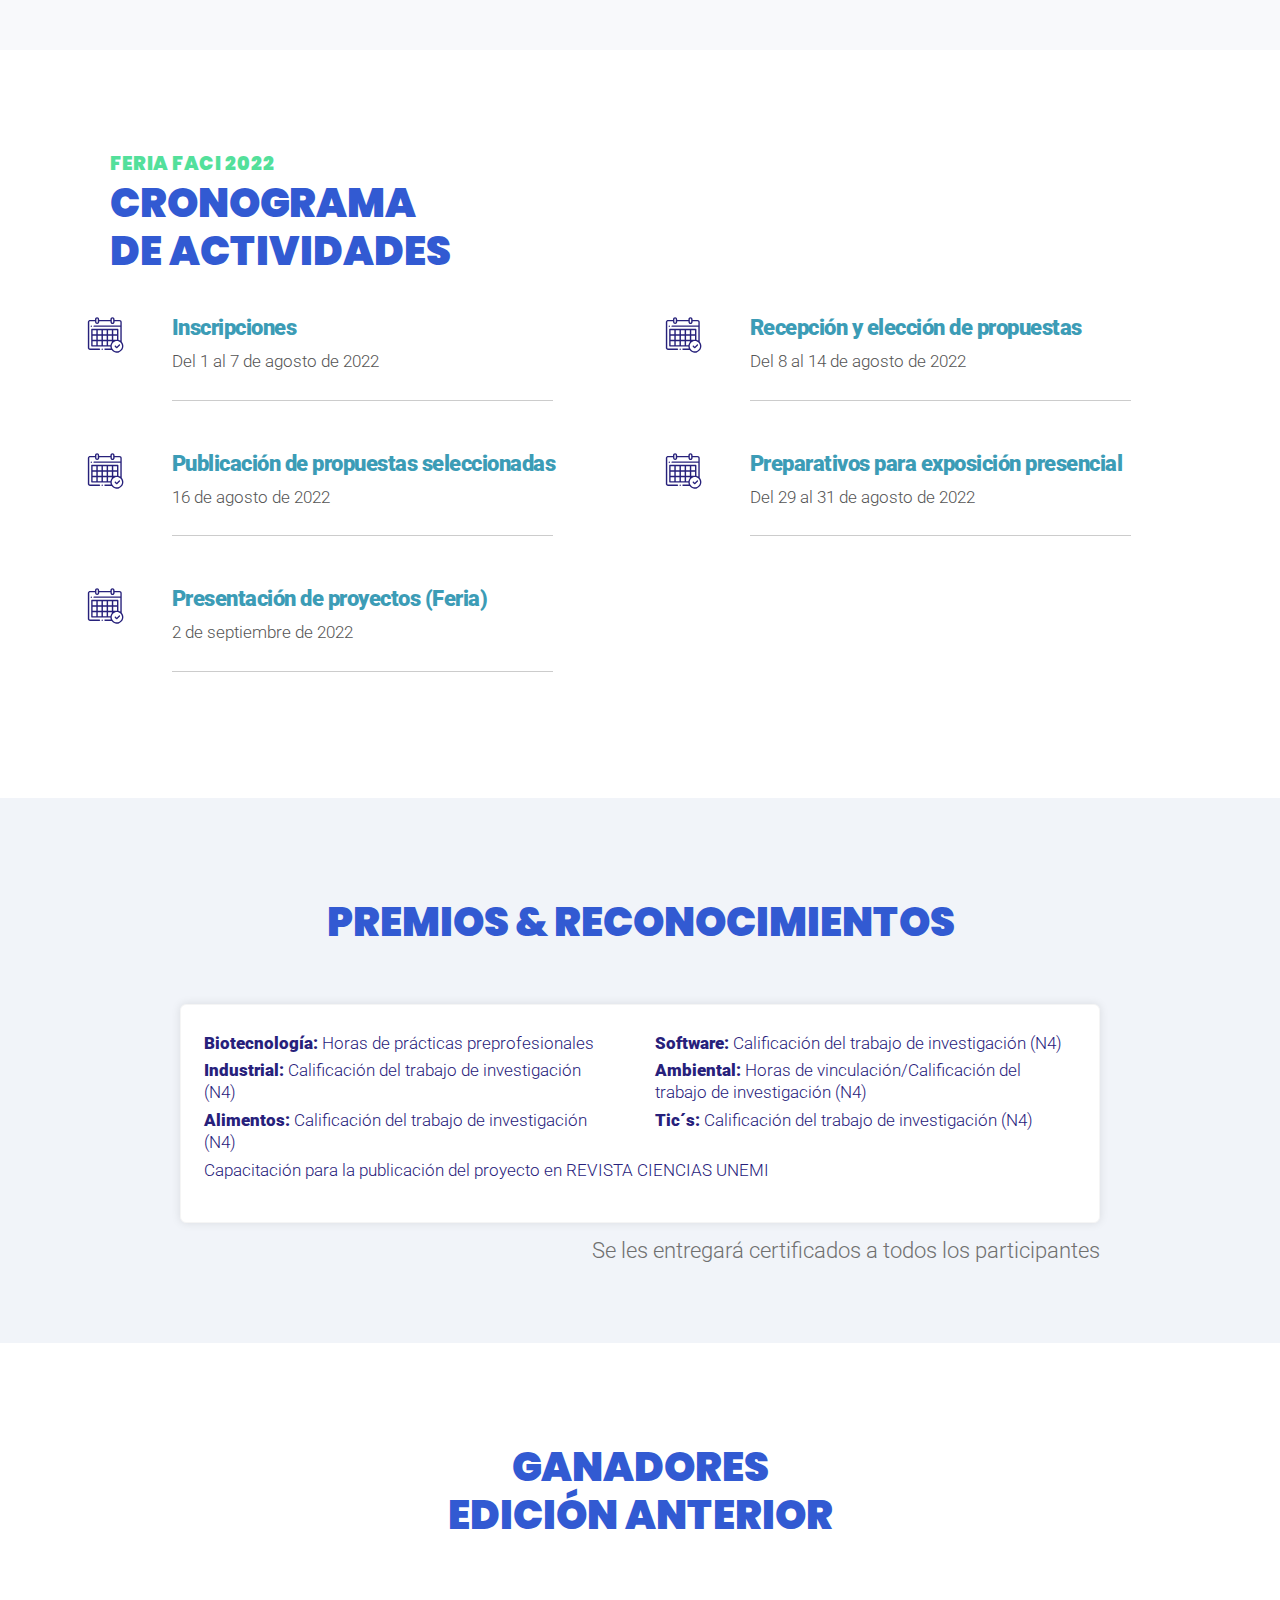
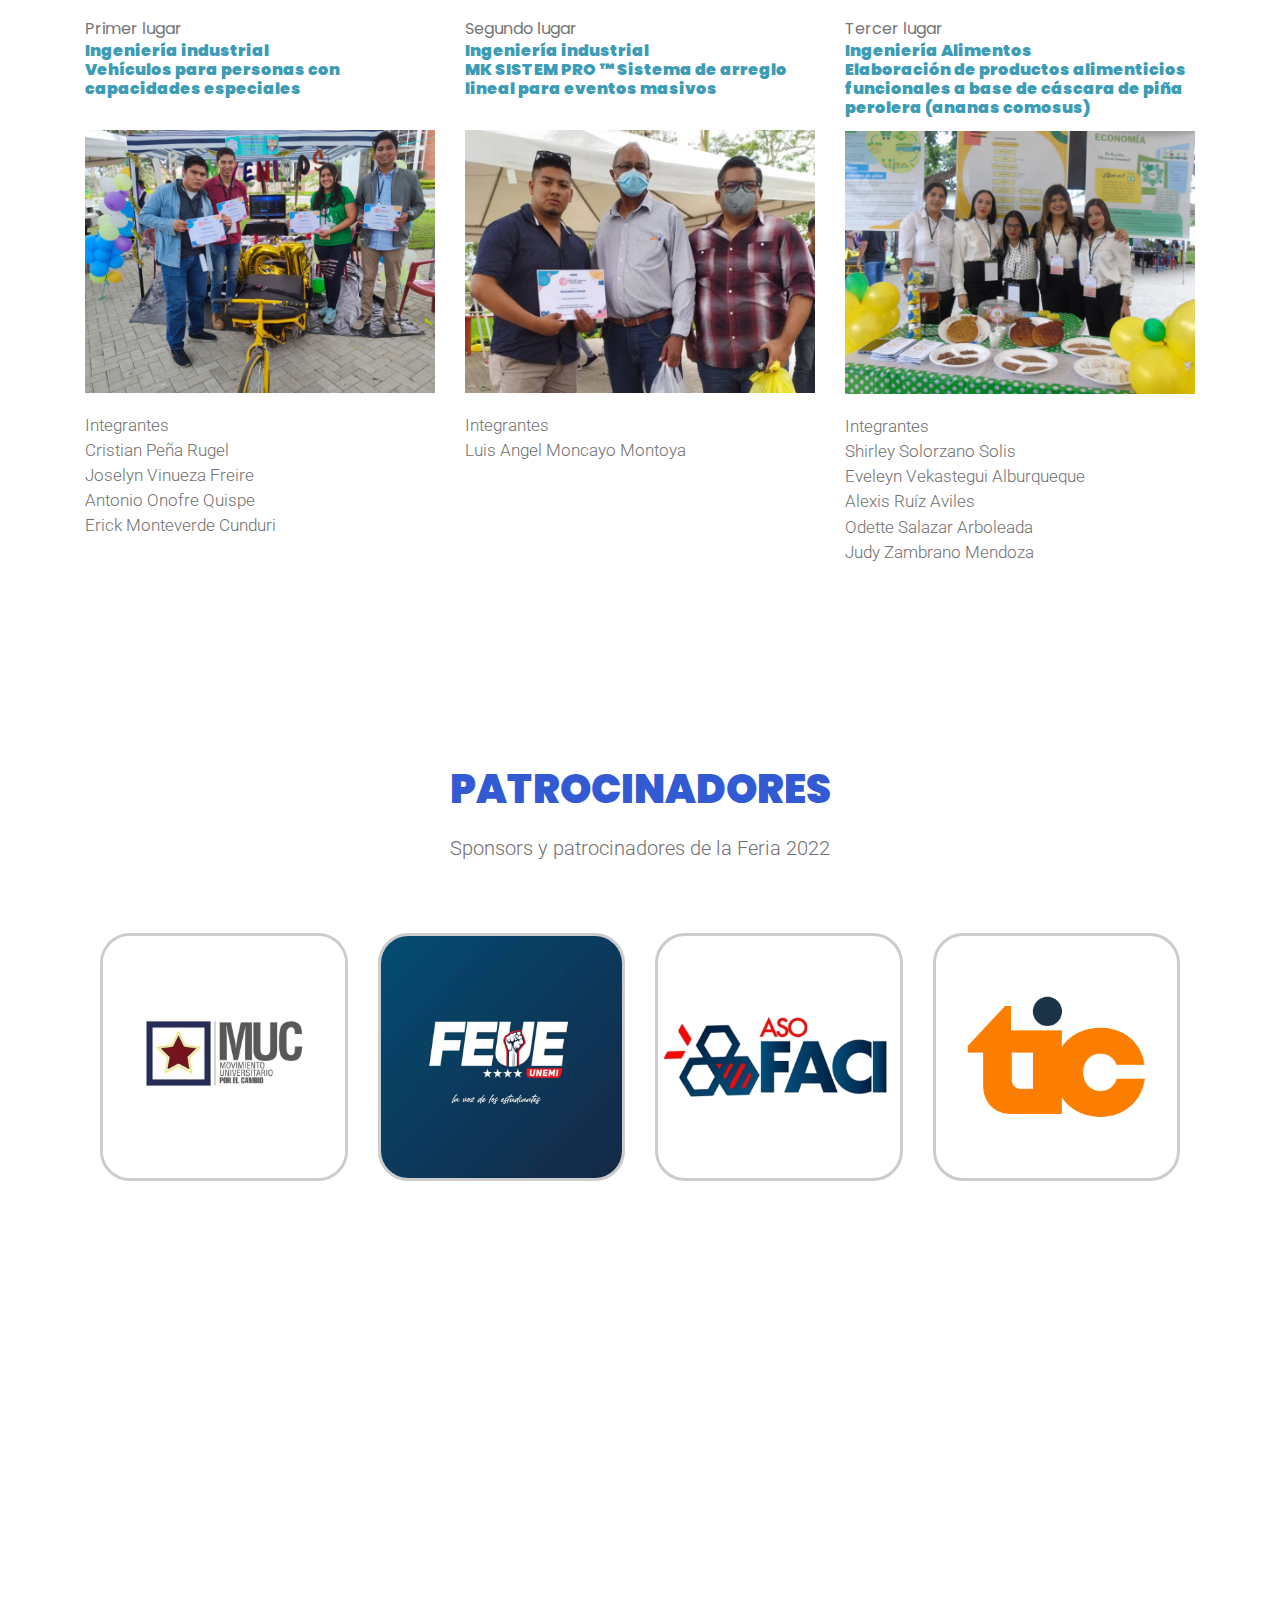
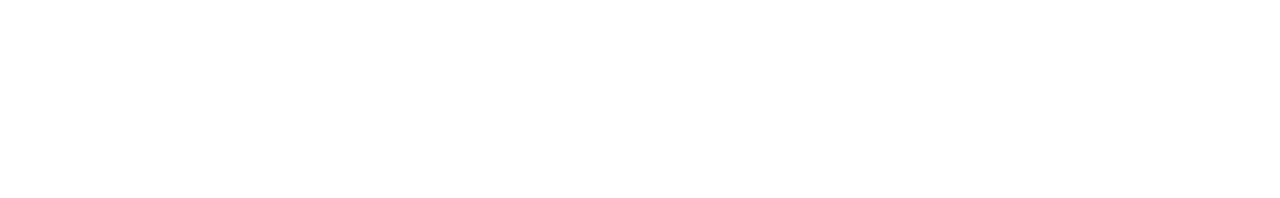
==== commit b4fb78db: "LANDING FACI 2022" ====
--- a/index.html
+++ b/index.html
@@ -301,7 +301,7 @@
                                 <p><b style="font-weight: 900;">Tic´s:</b> Calificación del trabajo de investigación (N4)</p>
                             </div>
                             <div class="col-md-12 pricing-plan" style="color: #27217b">
-                                <p><b style="font-weight: 900;">Plus:</b> Capacitación para la publicación del proyecto en REVISTA CIENCIAS UNEMI</p>
+                                <p>Capacitación para la publicación del proyecto en REVISTA CIENCIAS UNEMI</p>
                             </div>
                         </div>
                     </div>
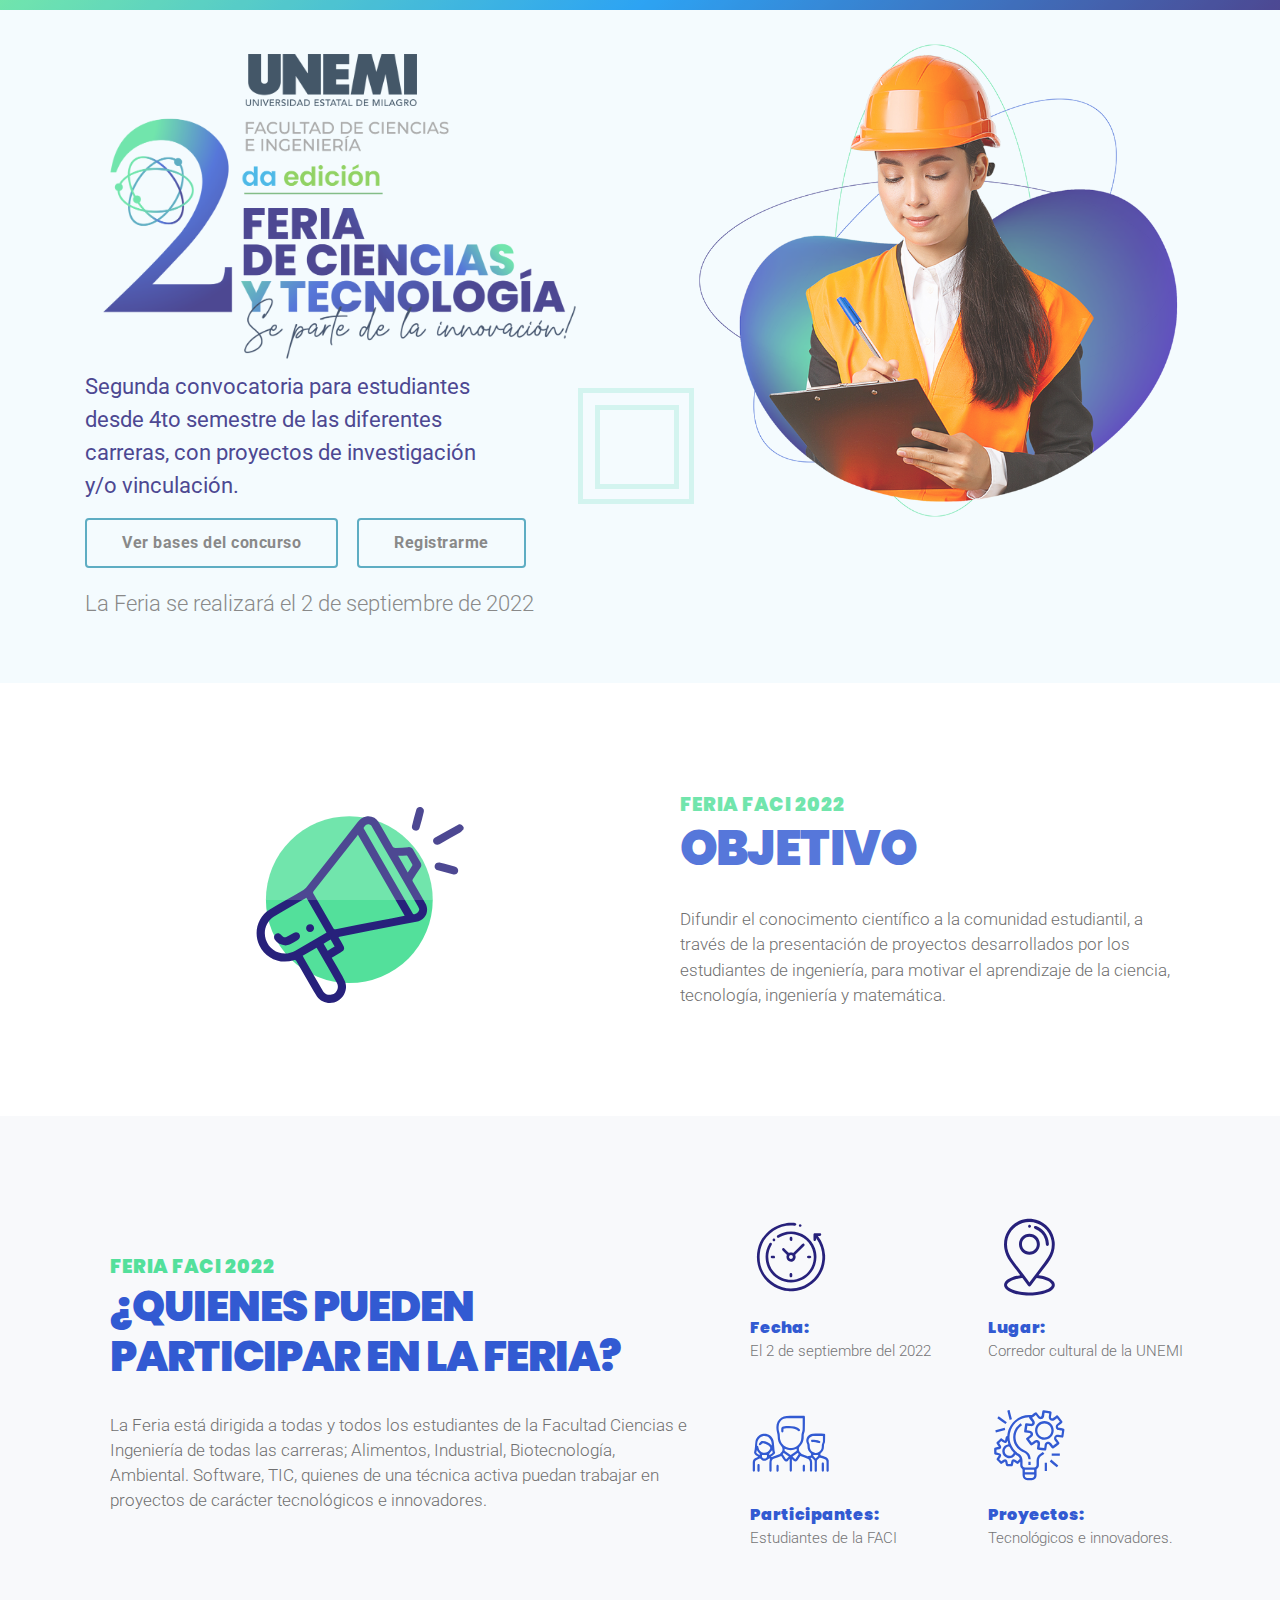
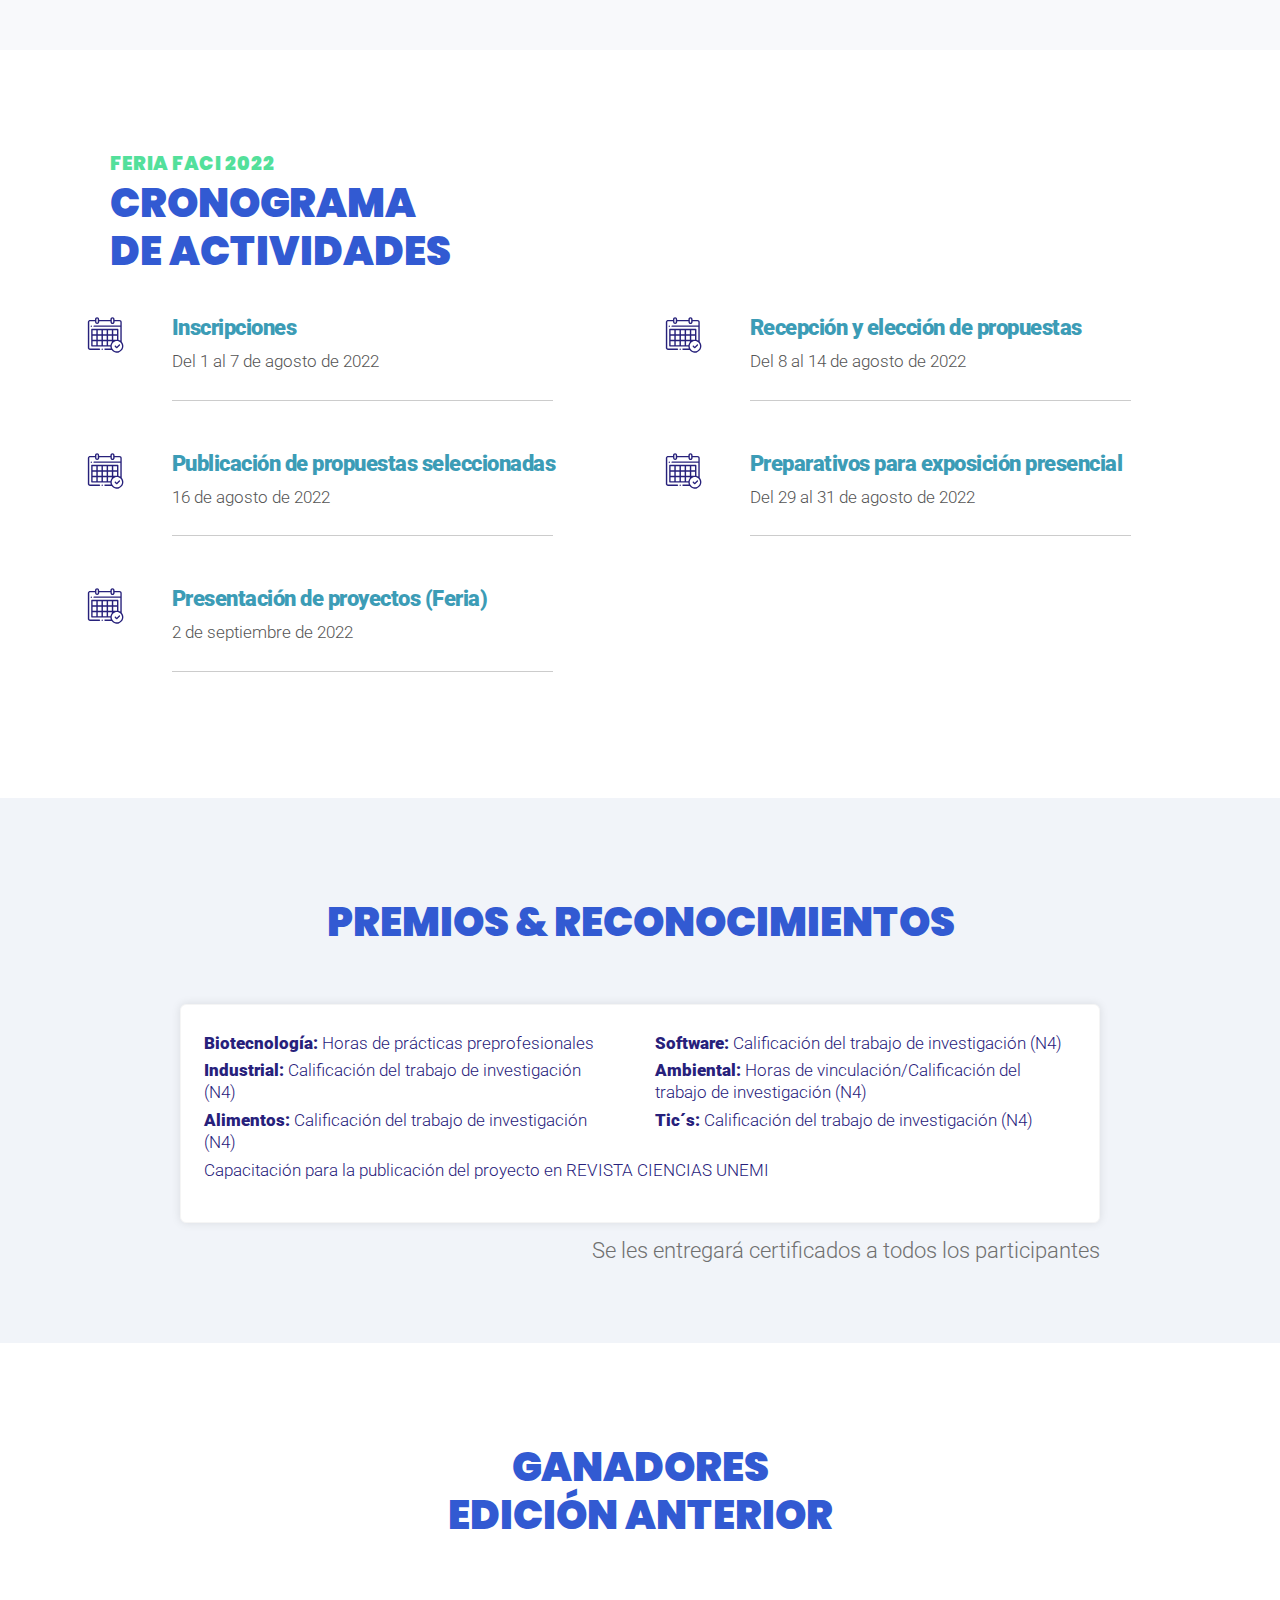
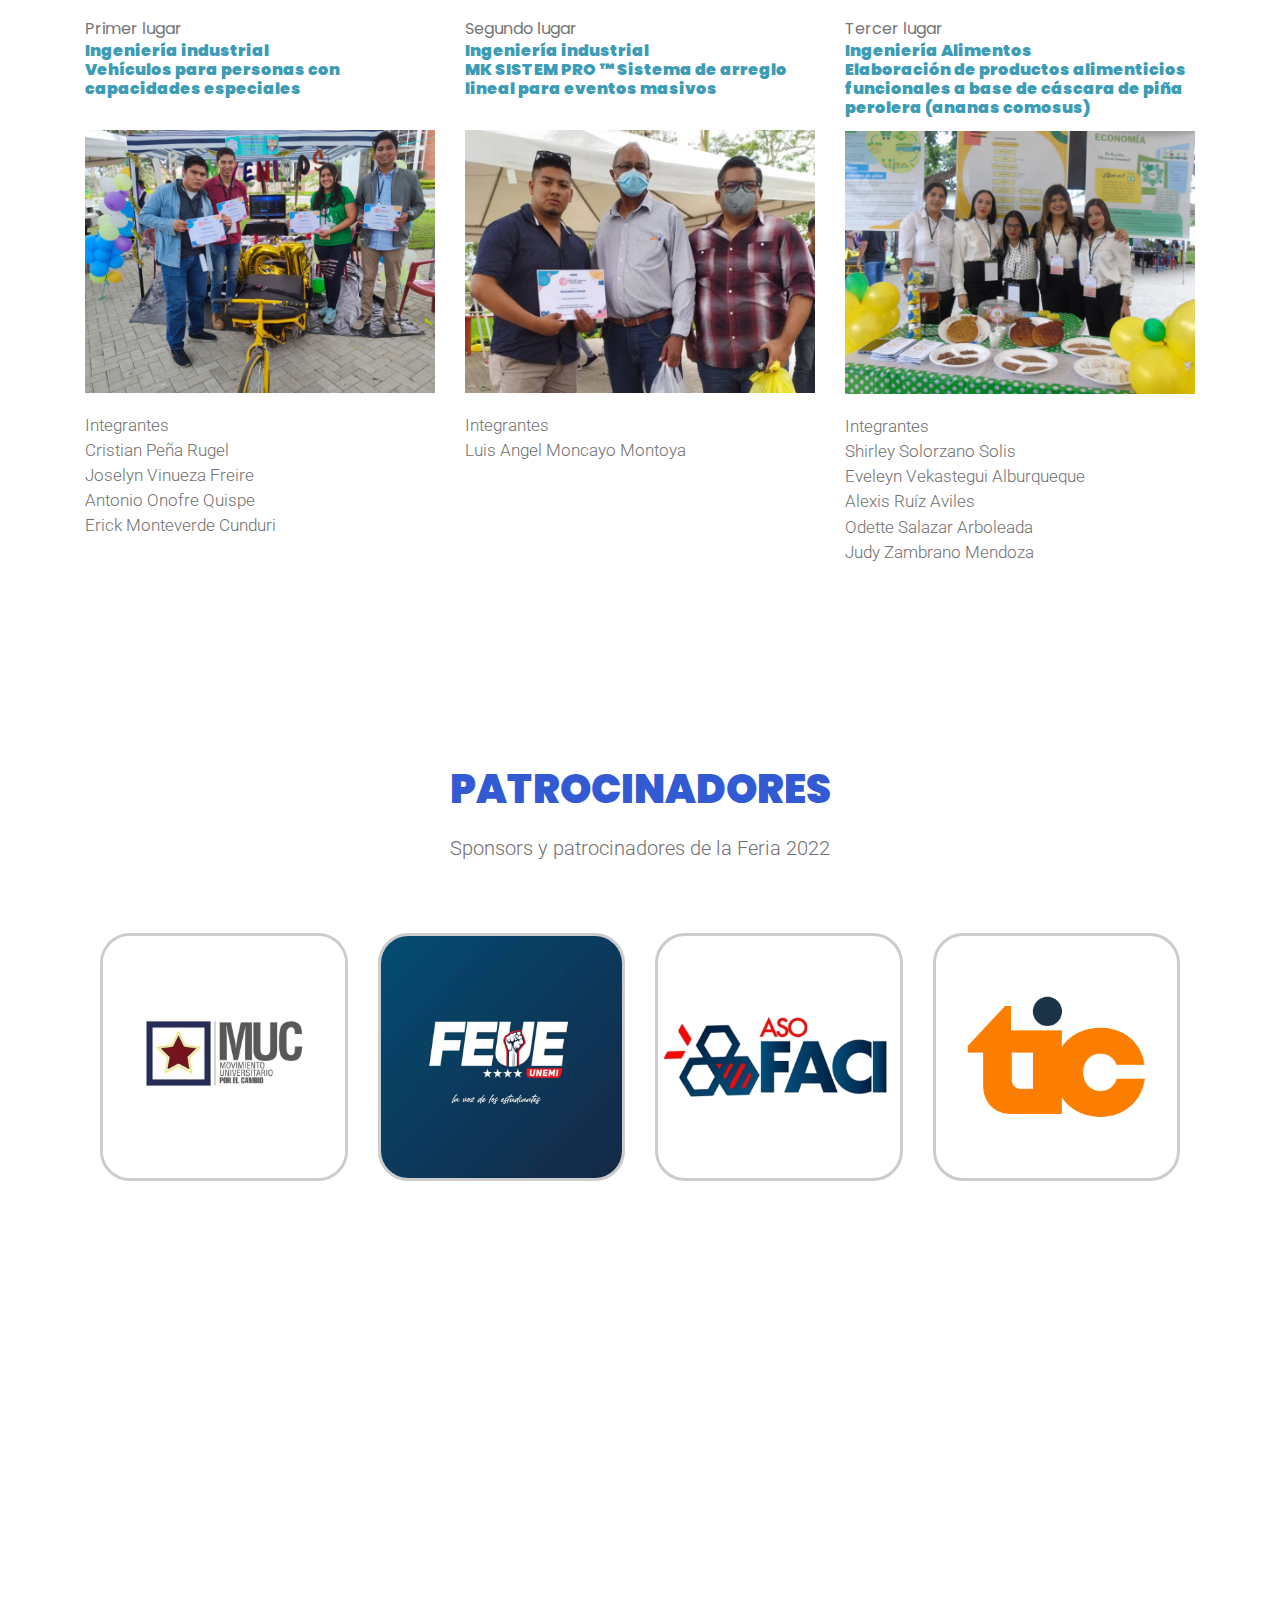
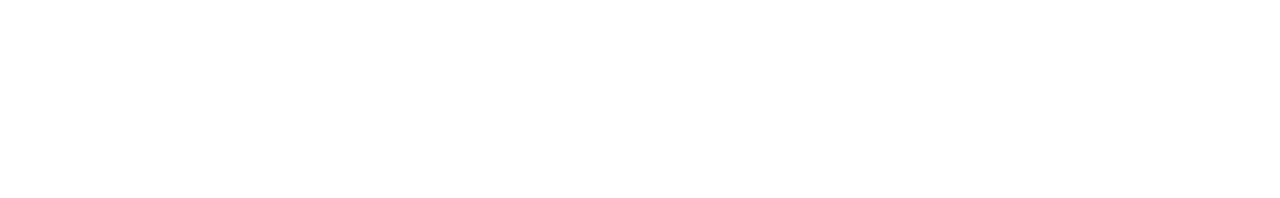
==== commit cfcca876: "LANDING FACI 2022" ====
--- a/index.html
+++ b/index.html
@@ -291,17 +291,17 @@
                     <div class="pricing-table">
                         <div class="row">
                             <div class="col-md-6 pricing-plan" style="color: #27217b">
-                                <p><b style="font-weight: 900;">Biotecnología:</b> Horas de prácticas preprofesionales</p>
-                                <p><b style="font-weight: 900;">Industrial:</b> Calificación del trabajo de investigación (N4)</p>
-                                <p><b style="font-weight: 900;">Alimentos:</b> Calificación del trabajo de investigación (N4)</p>
+                                <p><b style="font-weight: 900;"><i class="fas fa-genderless"></i> Biotecnología:</b> Horas de prácticas preprofesionales</p>
+                                <p><b style="font-weight: 900;"><i class="fas fa-genderless"></i> Industrial:</b> Calificación del trabajo de investigación (N4)</p>
+                                <p><b style="font-weight: 900;"><i class="fas fa-genderless"></i> Alimentos:</b> Calificación del trabajo de investigación (N4)</p>
                             </div>
                             <div class="col-md-6 pricing-plan" style="color: #27217b">
-                                <p><b style="font-weight: 900;">Software:</b> Calificación del trabajo de investigación (N4)</p>
-                                <p><b style="font-weight: 900;">Ambiental:</b> Horas de vinculación/Calificación del trabajo de investigación (N4)</p>
-                                <p><b style="font-weight: 900;">Tic´s:</b> Calificación del trabajo de investigación (N4)</p>
+                                <p><b style="font-weight: 900;"><i class="fas fa-genderless"></i> Software:</b> Calificación del trabajo de investigación (N4)</p>
+                                <p><b style="font-weight: 900;"><i class="fas fa-genderless"></i> Ambiental:</b> Horas de vinculación/Calificación del trabajo de investigación (N4)</p>
+                                <p><b style="font-weight: 900;"><i class="fas fa-genderless"></i> Tic´s:</b> Calificación del trabajo de investigación (N4)</p>
                             </div>
                             <div class="col-md-12 pricing-plan" style="color: #27217b">
-                                <p>Capacitación para la publicación del proyecto en REVISTA CIENCIAS UNEMI</p>
+                                <p><i class="fas fa-genderless"></i> Capacitación para la publicación del proyecto en REVISTA CIENCIAS UNEMI</p>
                             </div>
                         </div>
                     </div>
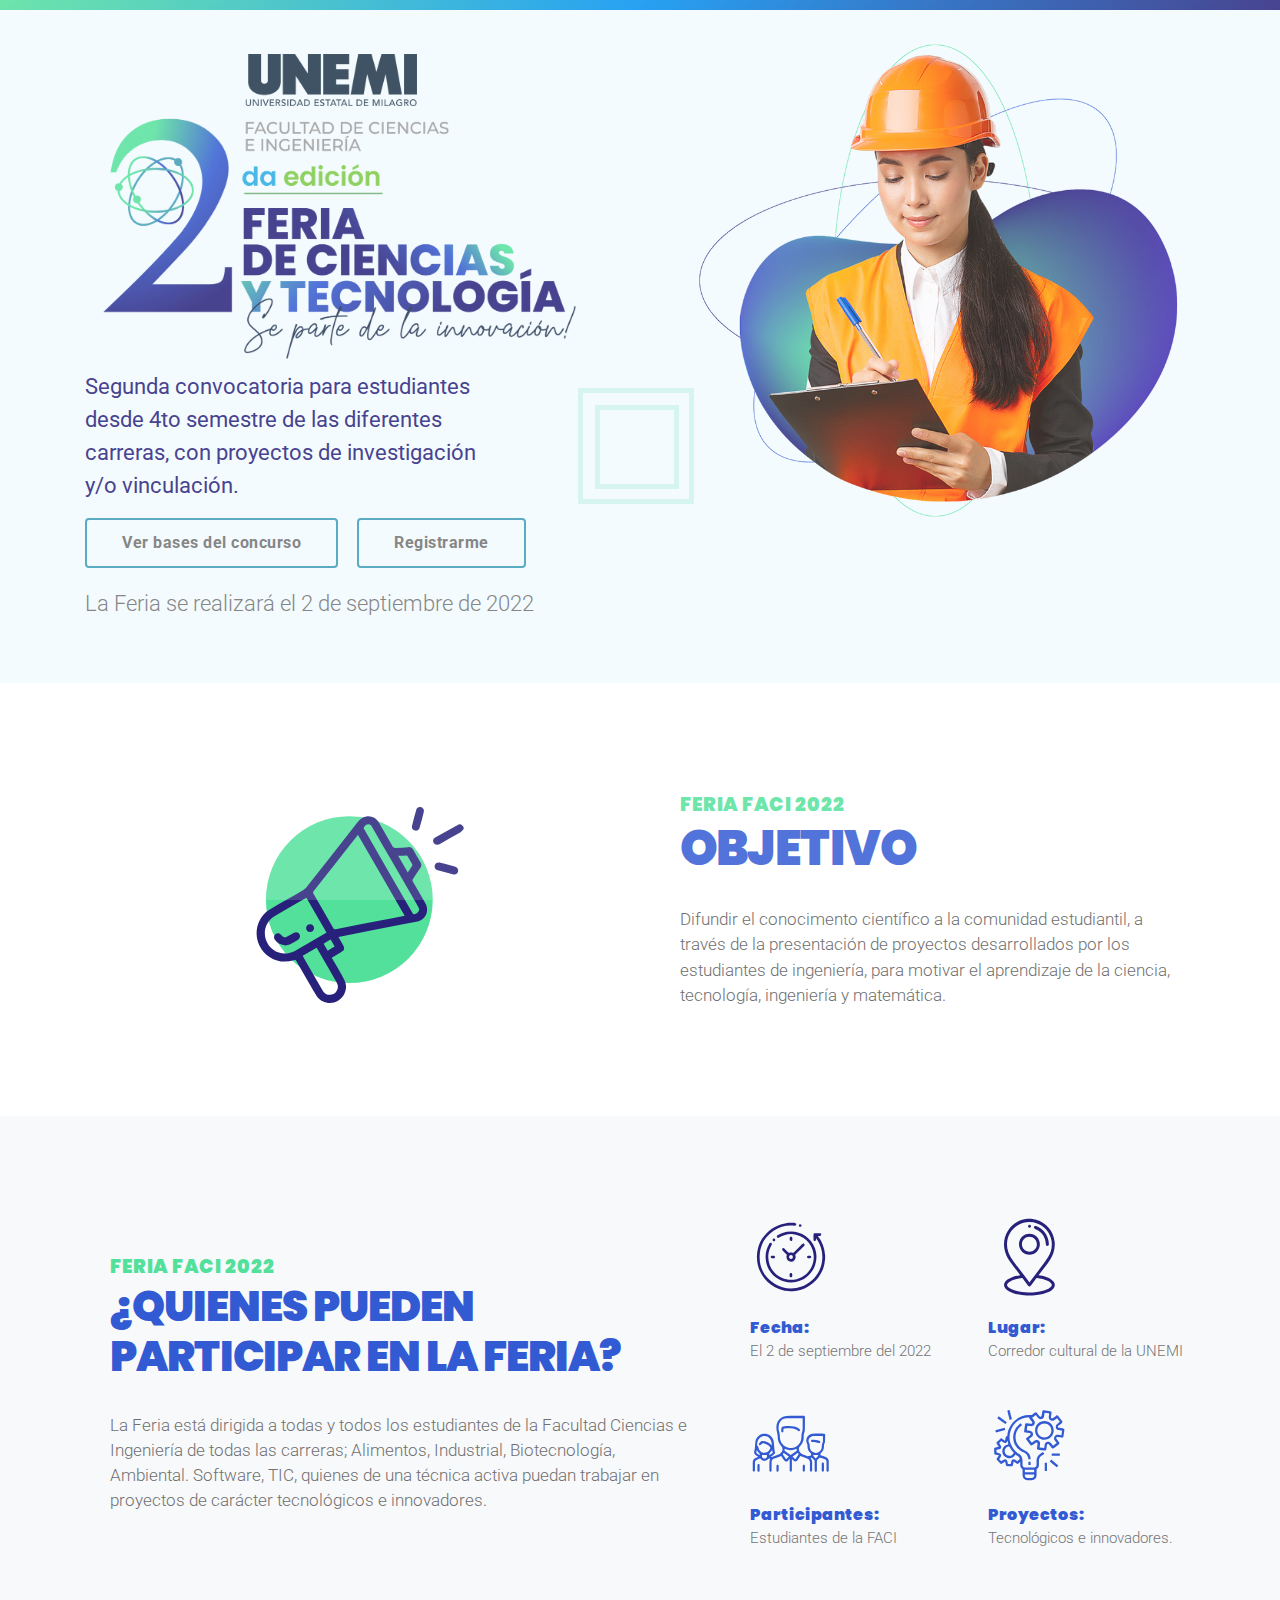
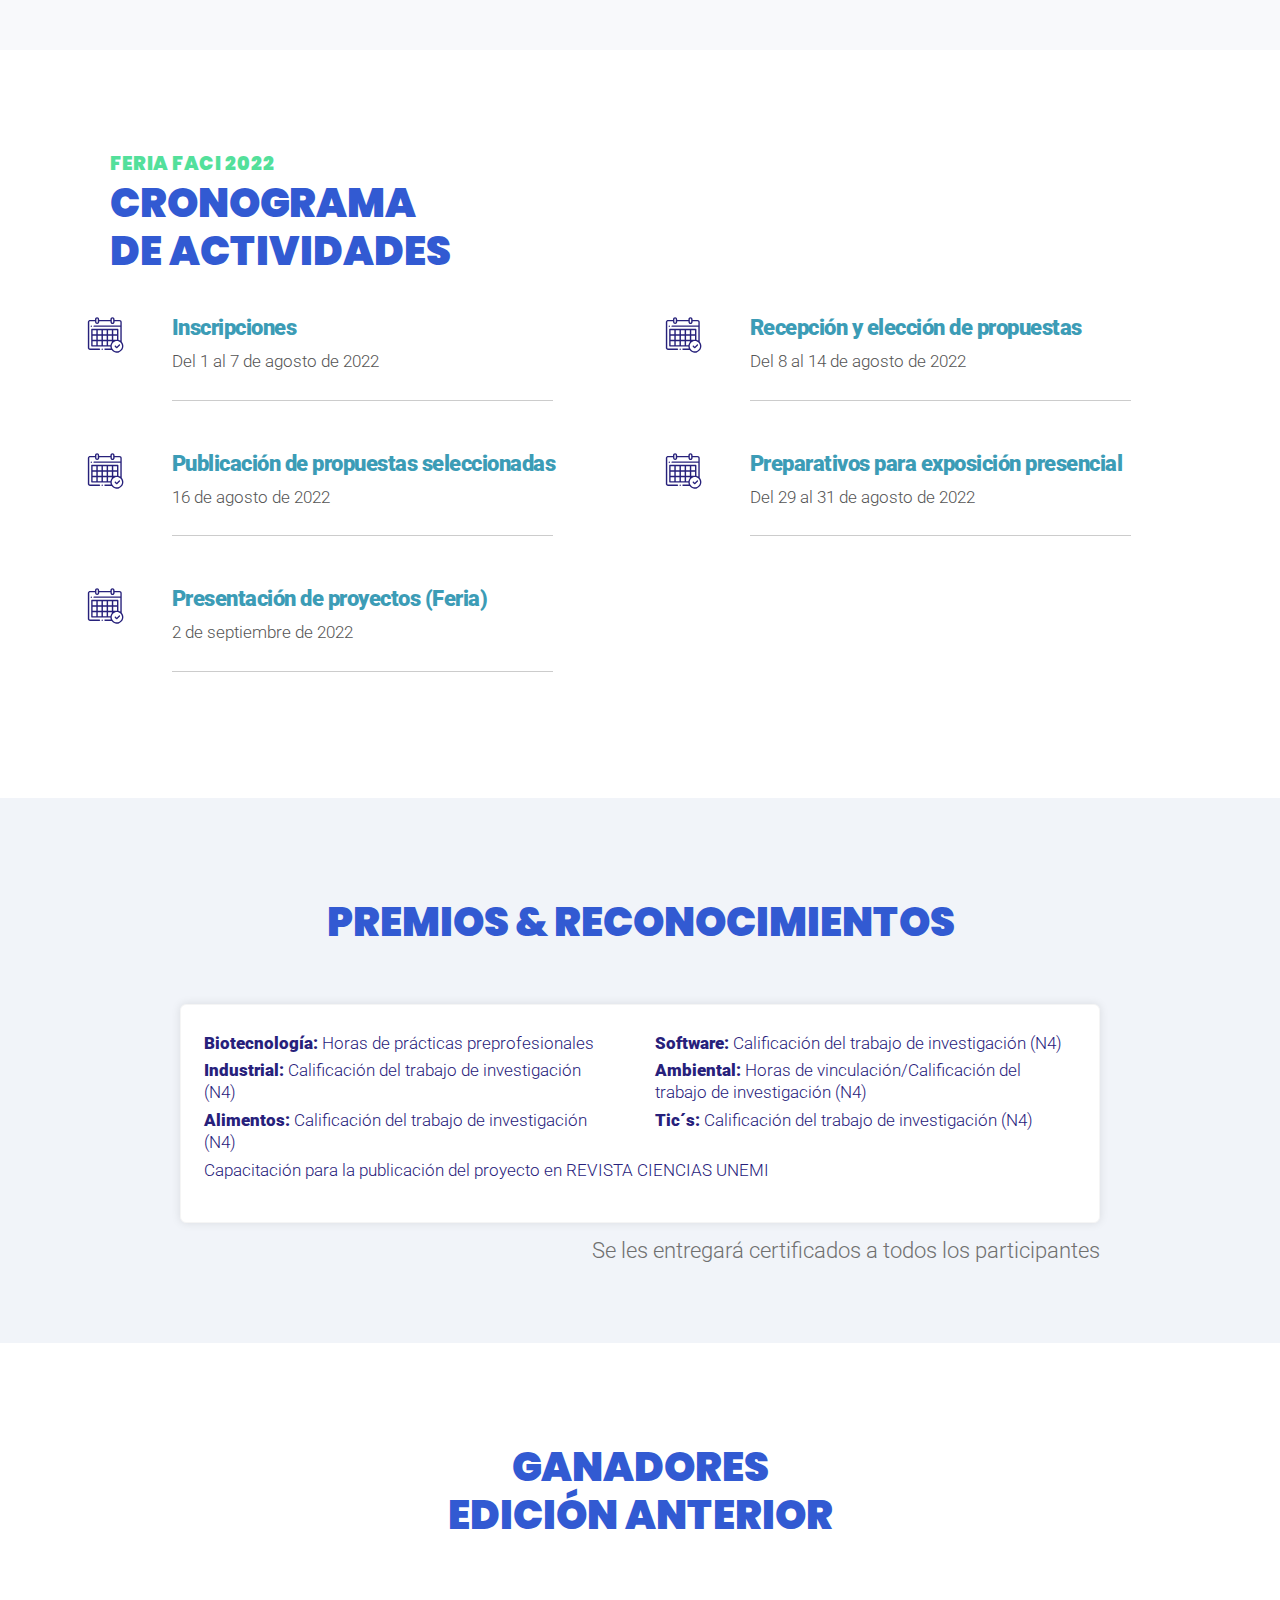
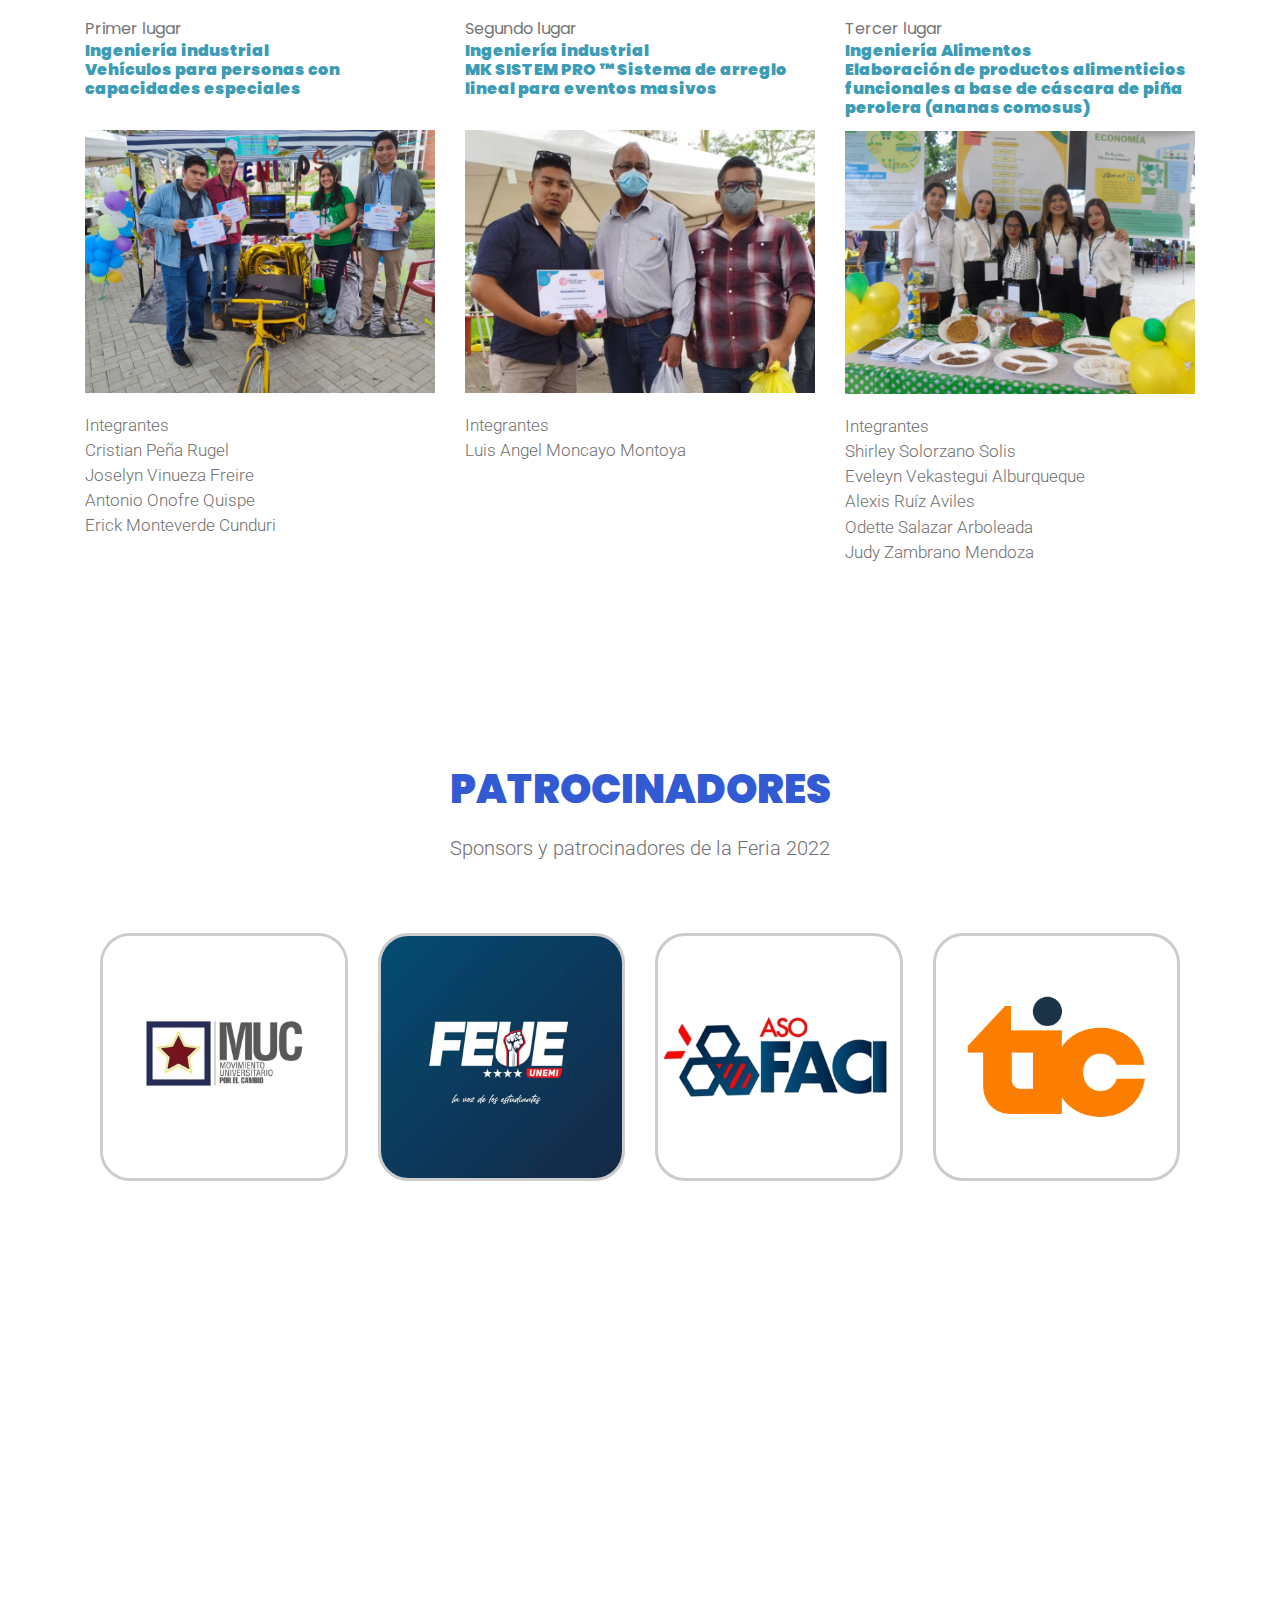
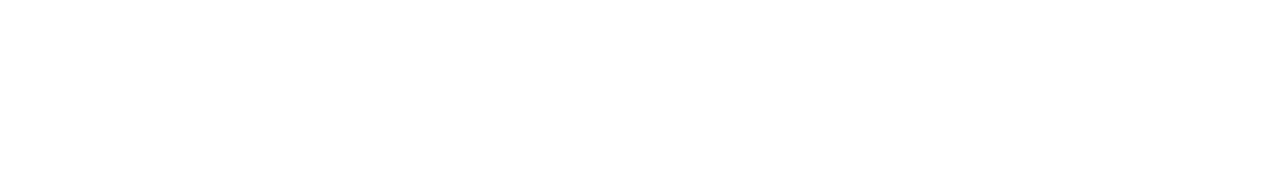
==== commit 7a343db4: "LANDING FACI 2022" ====
--- a/index.html
+++ b/index.html
@@ -97,7 +97,7 @@
                                 carreras, con proyectos de investigación<br>
                                 y/o vinculación.</b>
                         </p>
-                        <a style="margin-bottom: 6px;" href="files/BASE_CONCURSO_22.pdf" target="_blank" class="btn btn-md btn-primary tra-black-hover mr-15">Ver bases del concurso</a>
+                        <a style="margin-bottom: 6px;" href="files/bases_feria_2022.pdf" target="_blank" class="btn btn-md btn-primary tra-black-hover mr-15">Ver bases del concurso</a>
                         <a style="margin-bottom: 6px;" href="https://sgaestudiante.unemi.edu.ec/" target="_blank" class="btn btn-md btn-primary tra-black-hover mr-15">Registrarme</a>
 
                         <p style="color: #707070;font-size: 22px;margin-top: 13px;">
@@ -386,33 +386,30 @@
                 <div class="col-md-12">
                     <div class="sponsor-category text-center clearfix">
                         <div class="brand-logo items-4">
-                            <a href="#">
                                 <img class="img-fluid" src="img/sponsors/muc.jpg" alt="brand-logo" style="border-radius: 30px;border: 3px solid #ccc;"/>
-                            </a>
+
                         </div>
                         <div class="brand-logo items-4">
-                            <a href="#">
                                 <img class="img-fluid" src="img/sponsors/feue.jpg" alt="brand-logo" style="border-radius: 30px;border: 3px solid #ccc;"/>
-                            </a>
                         </div>
                         <div class="brand-logo items-4">
-                            <a href="#">
+
                                 <img class="img-fluid" src="img/sponsors/asofaci.png" alt="brand-logo" style="border-radius: 30px;border: 3px solid #ccc;"/>
-                            </a>
+
                         </div>
                         <div class="brand-logo items-4" style="border-radius: 30px;">
-                            <a href="#">
+
                                 <img class="img-fluid" src="img/sponsors/tic.png" alt="brand-logo" style="border-radius: 30px;border: 3px solid #ccc;"/>
-                            </a>
-                        </div>
-
-                    </div>
-                </div>
-            </div>
-        </div>
-    </section>
-
-    <div class="map-contacts">
+
+                        </div>
+
+                    </div>
+                </div>
+            </div>
+        </div>
+    </section>
+
+    <div class="map-contacts" style="margin-bottom: -6px">
         <div class="row">
             <div class="col-md-12">
                 <iframe src="https://www.google.com/maps/embed?pb=!1m14!1m8!1m3!1d1993.503917217661!2d-79.60376071185195!3d-2.1506873123778347!3m2!1i1024!2i768!4f13.1!3m3!1m2!1s0x0%3A0x872b0e96ab372323!2sFacultad%20de%20Ciencias%20de%20la%20Ingenier%C3%ADa!5e0!3m2!1ses!2sec!4v1658781339185!5m2!1ses!2sec"
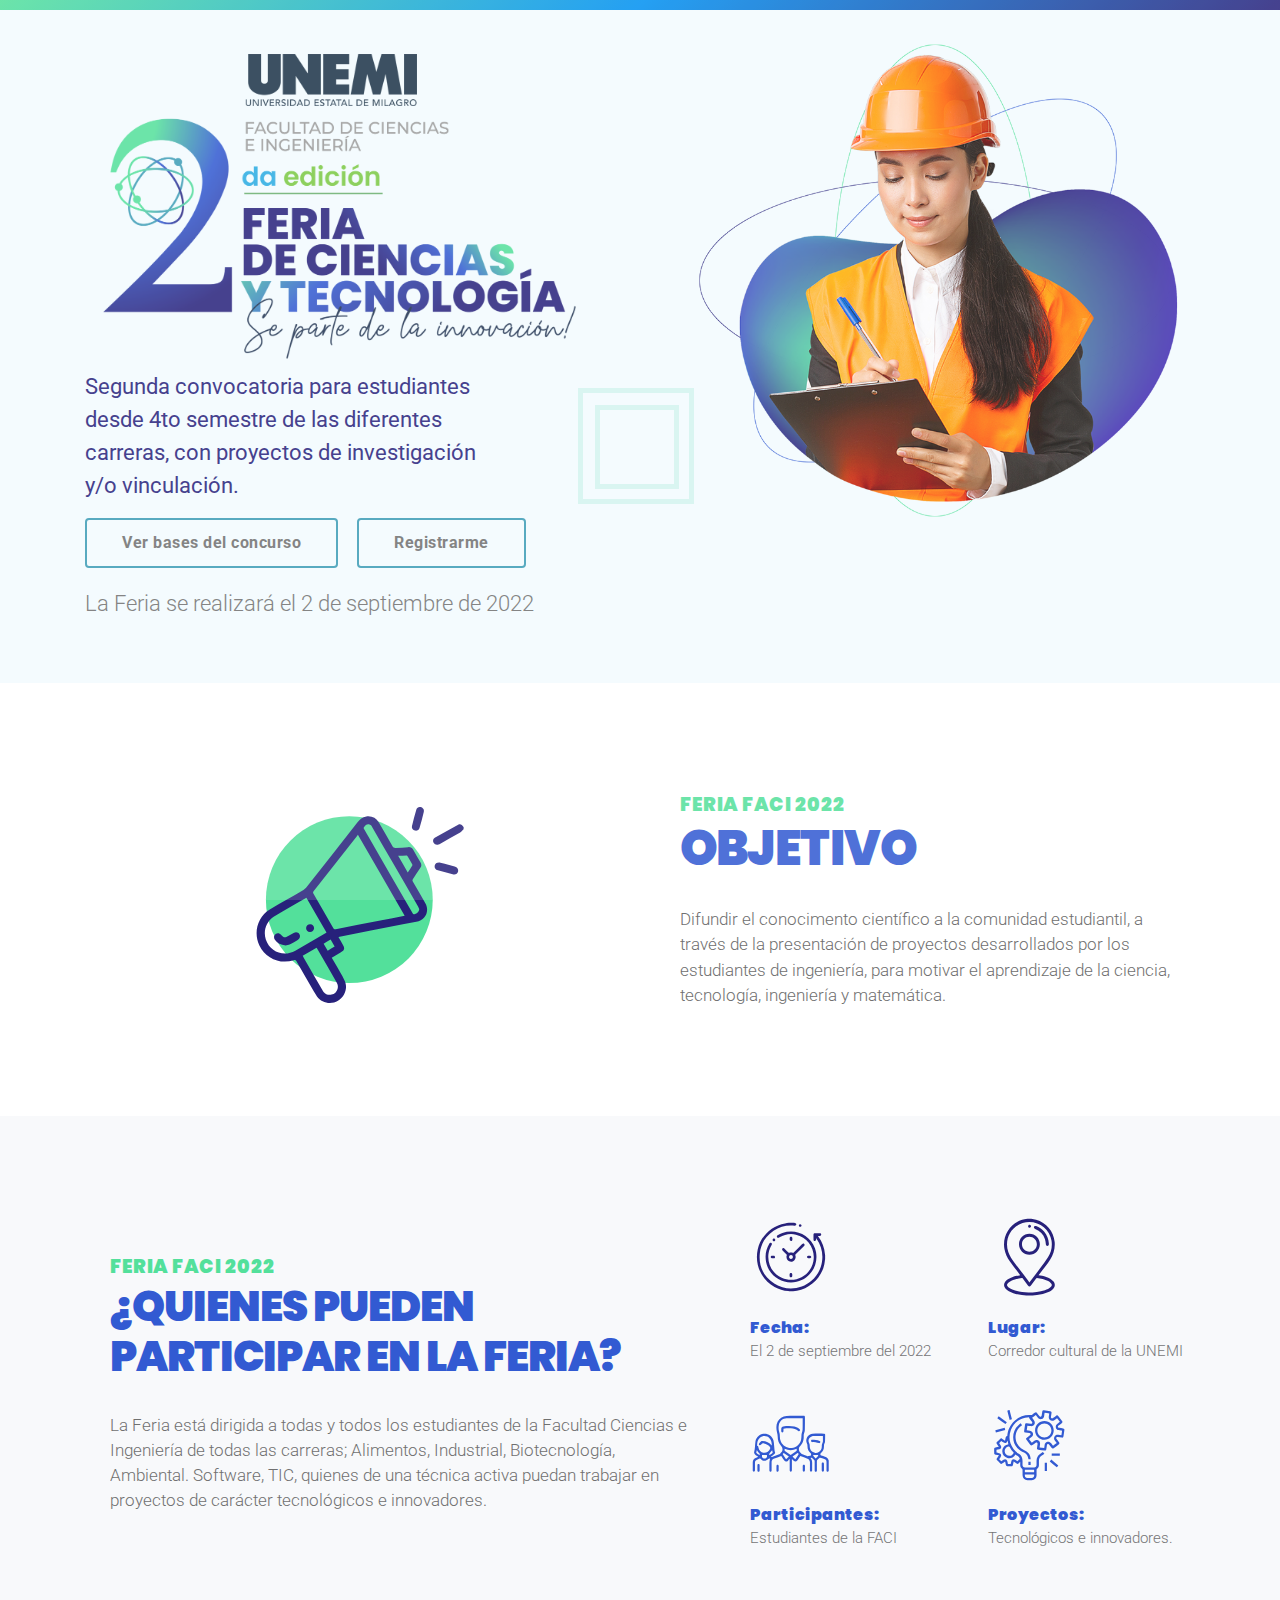
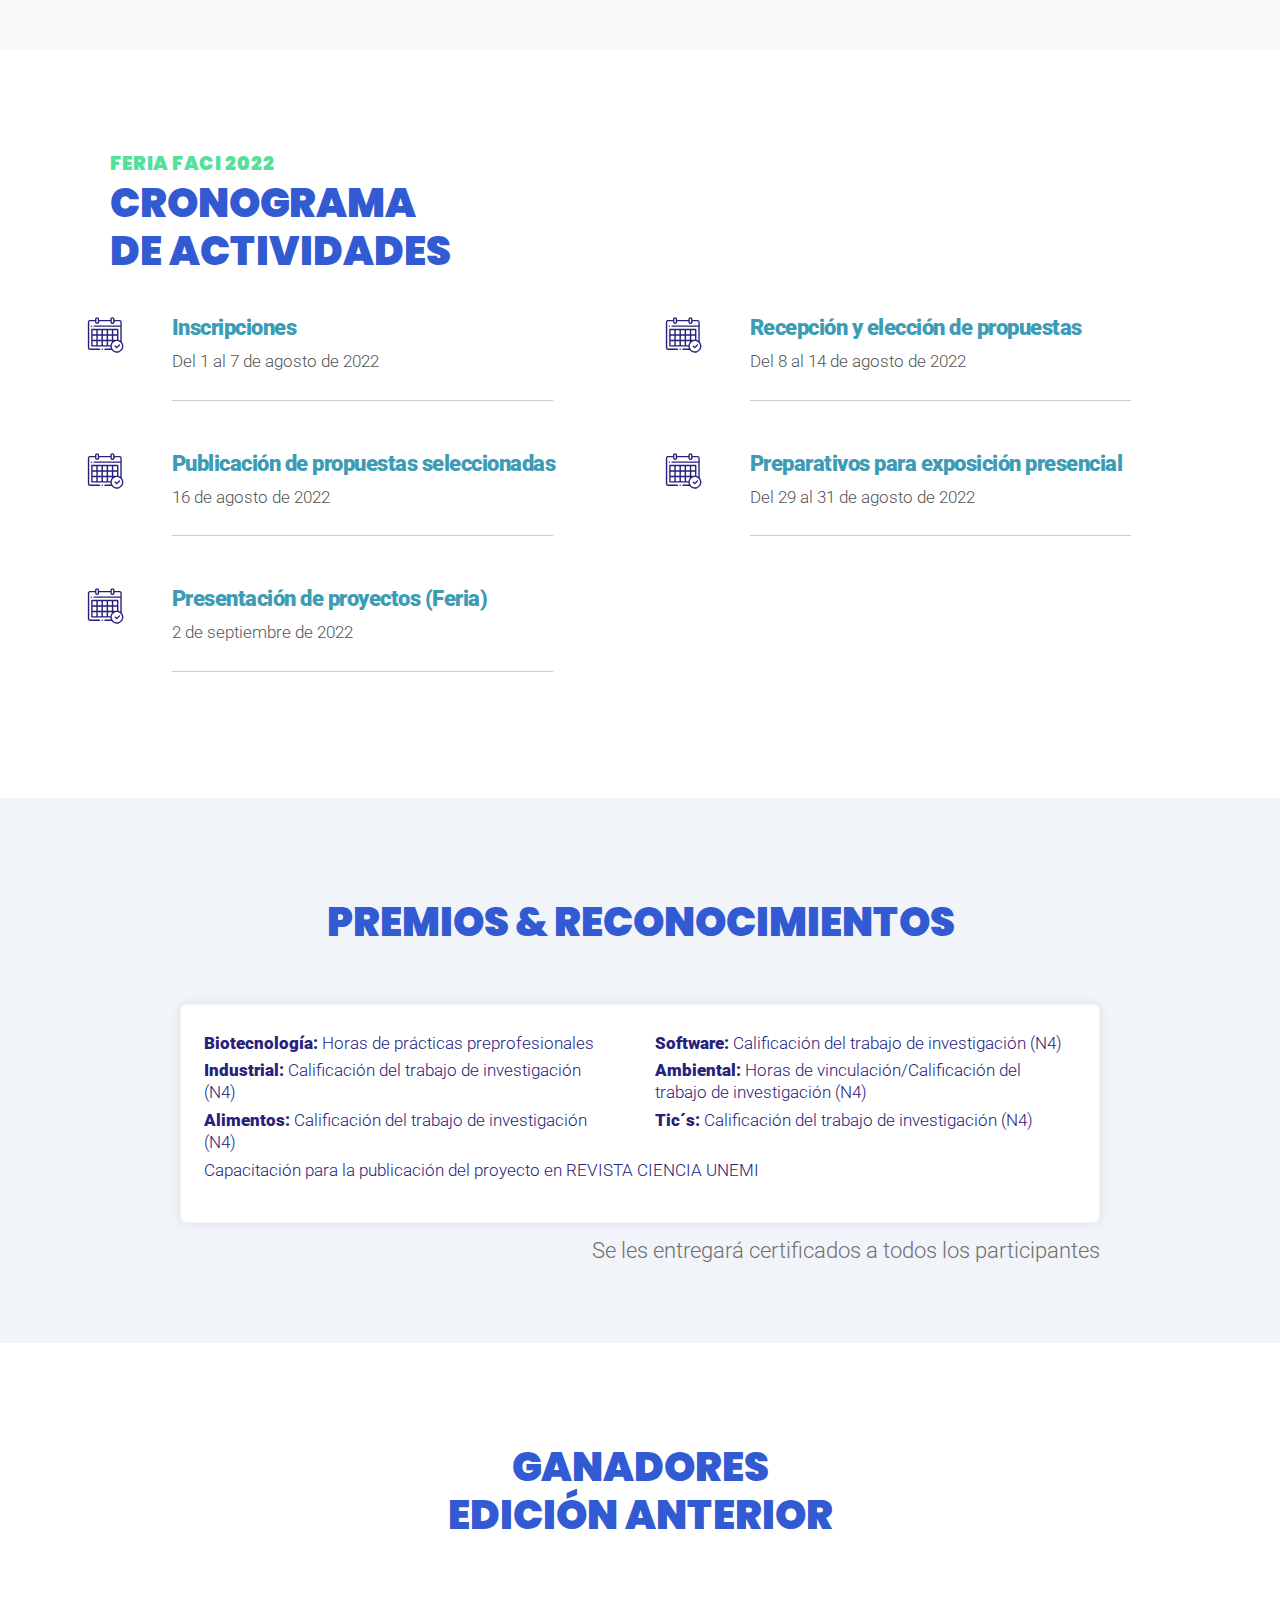
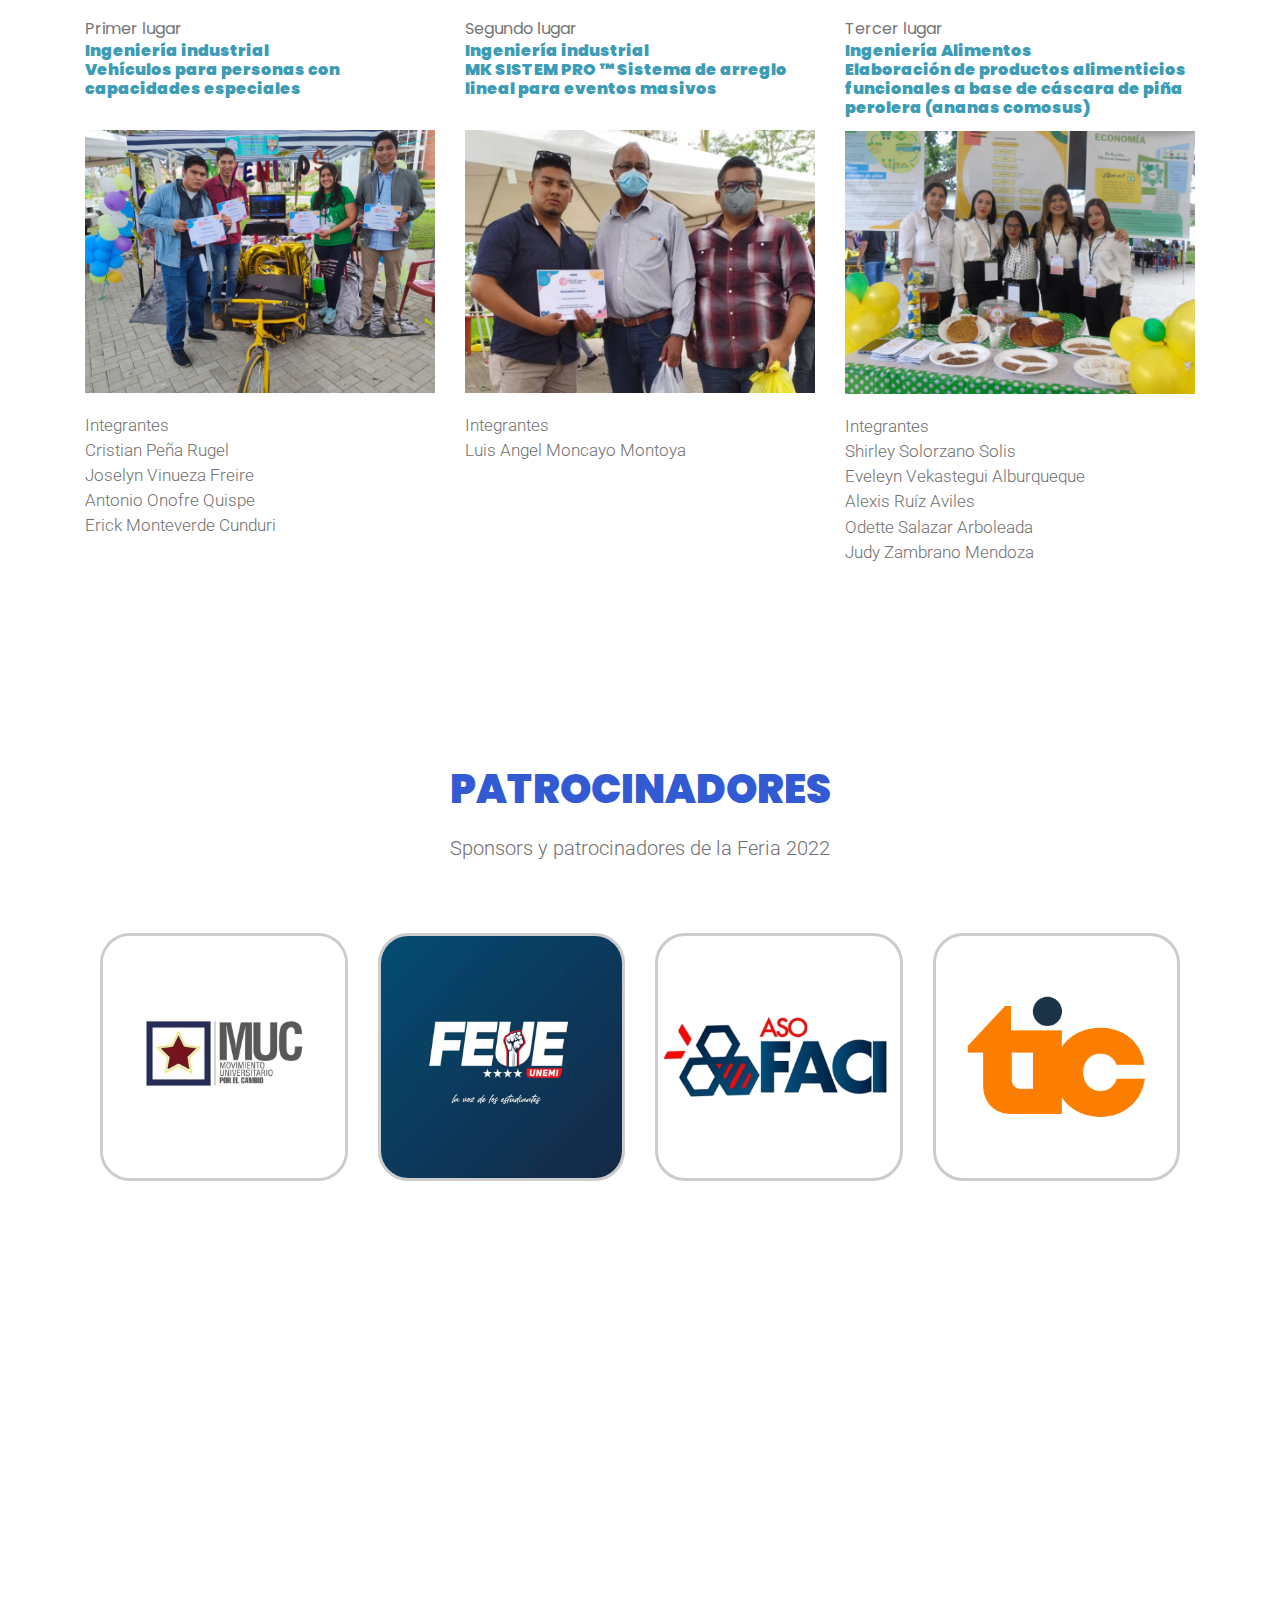
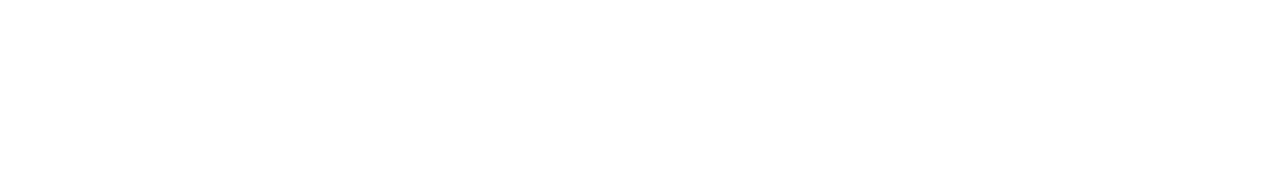
==== commit 8cbc00ca: "LANDING FACI 2022" ====
--- a/index.html
+++ b/index.html
@@ -301,7 +301,7 @@
                                 <p><b style="font-weight: 900;"><i class="fas fa-genderless"></i> Tic´s:</b> Calificación del trabajo de investigación (N4)</p>
                             </div>
                             <div class="col-md-12 pricing-plan" style="color: #27217b">
-                                <p><i class="fas fa-genderless"></i> Capacitación para la publicación del proyecto en REVISTA CIENCIAS UNEMI</p>
+                                <p><i class="fas fa-genderless"></i> Capacitación para la publicación del proyecto en REVISTA CIENCIA UNEMI</p>
                             </div>
                         </div>
                     </div>
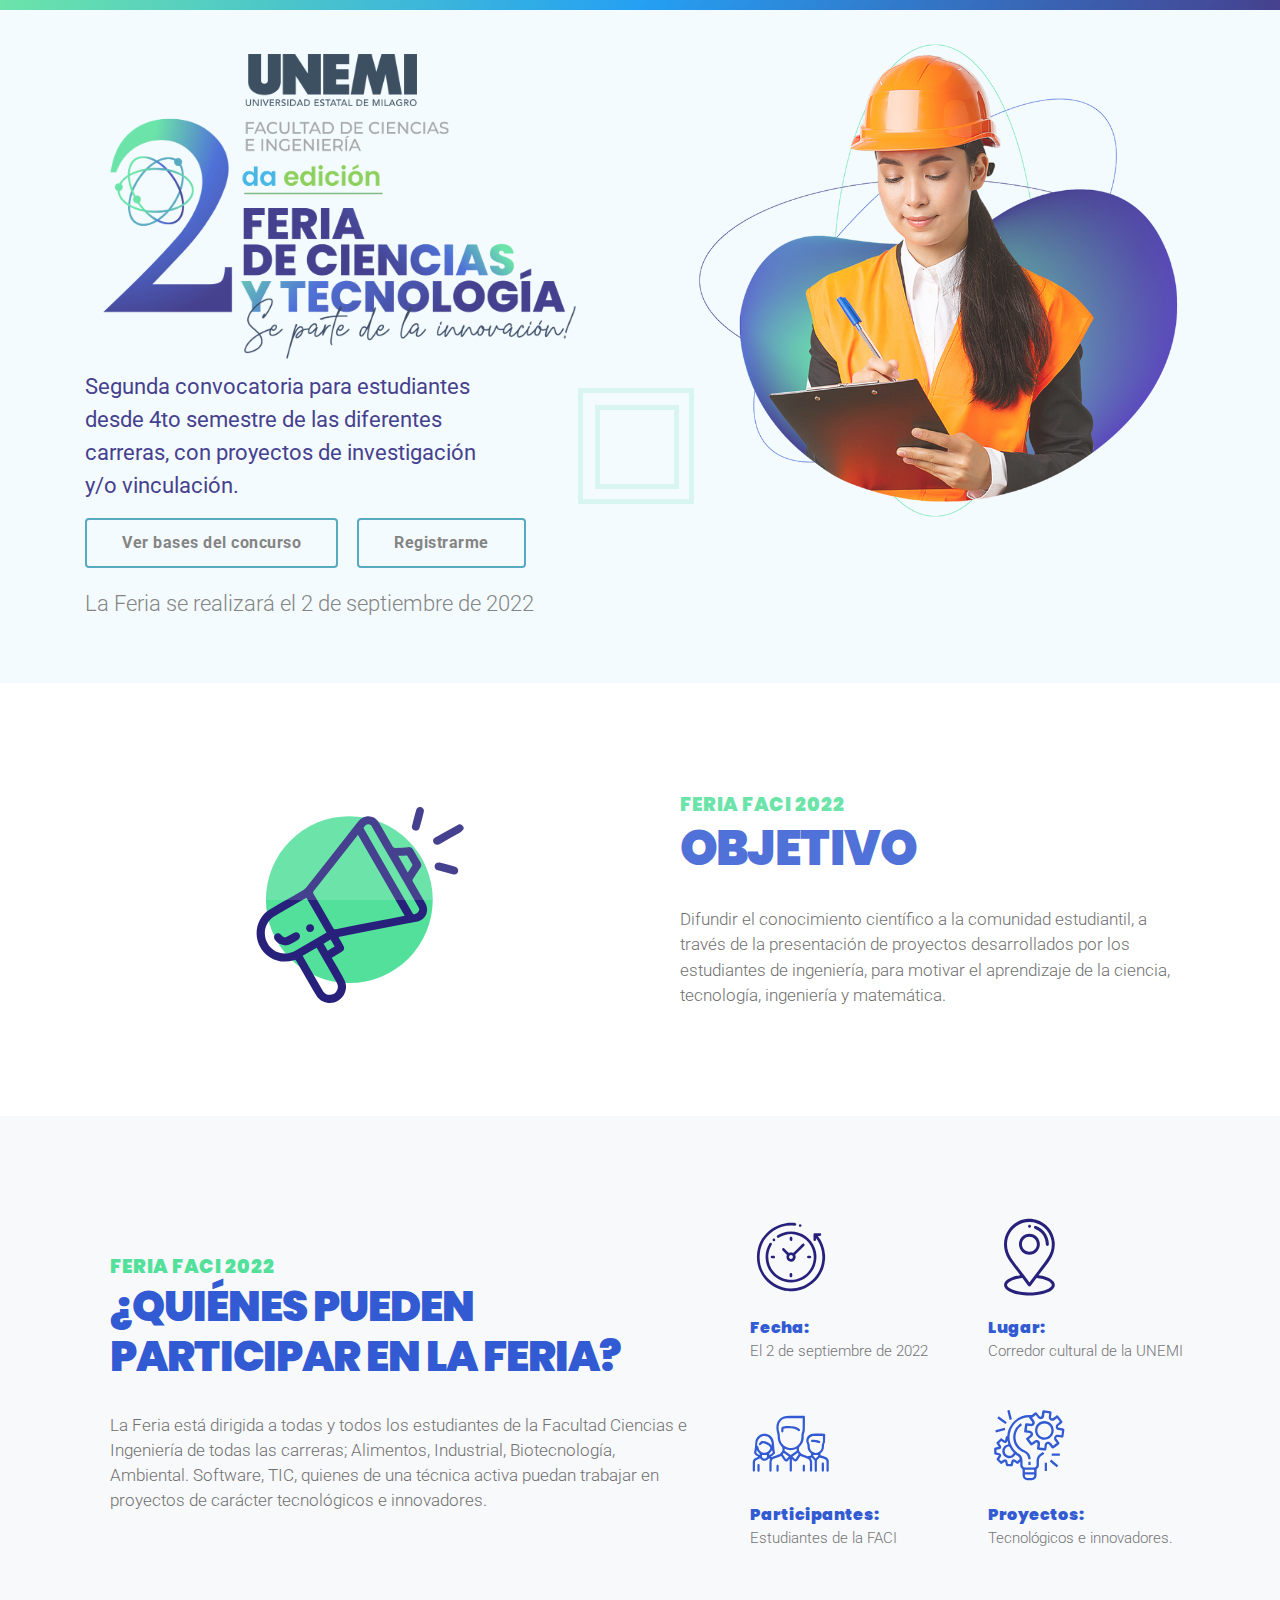
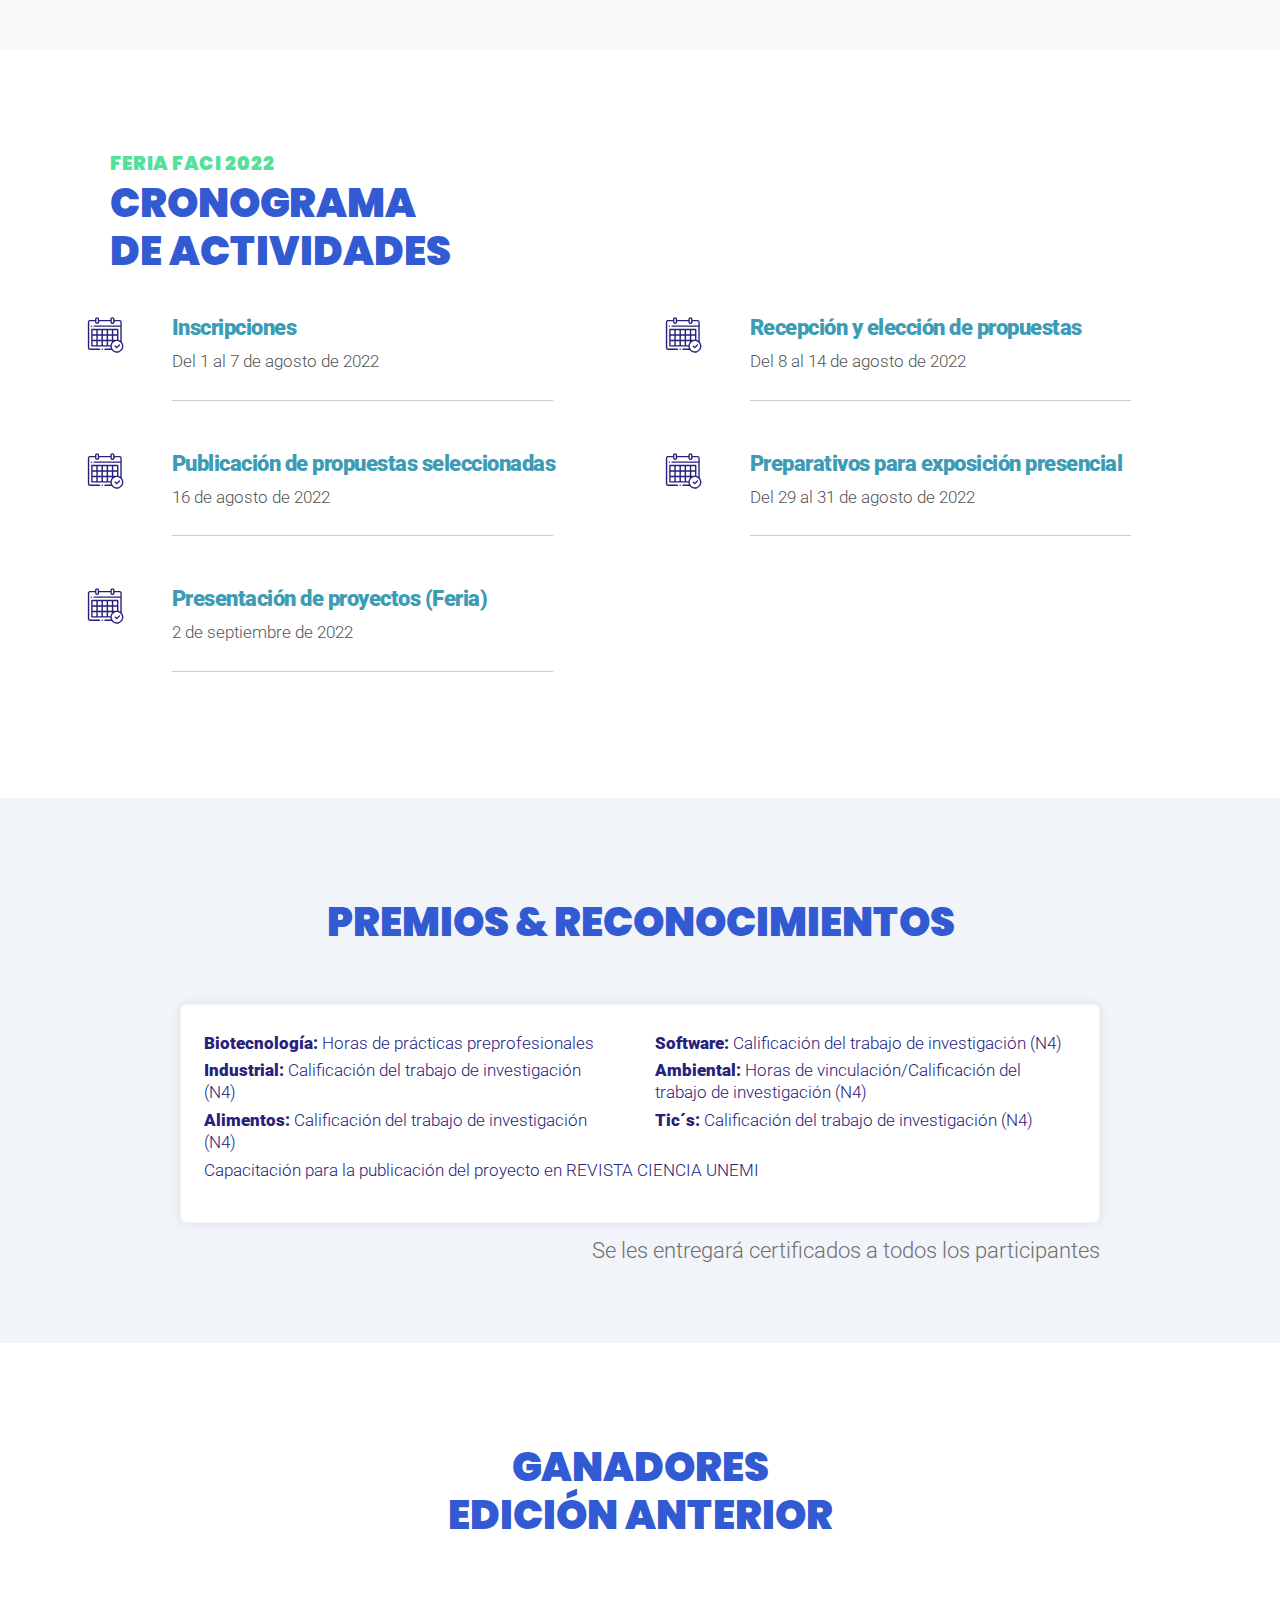
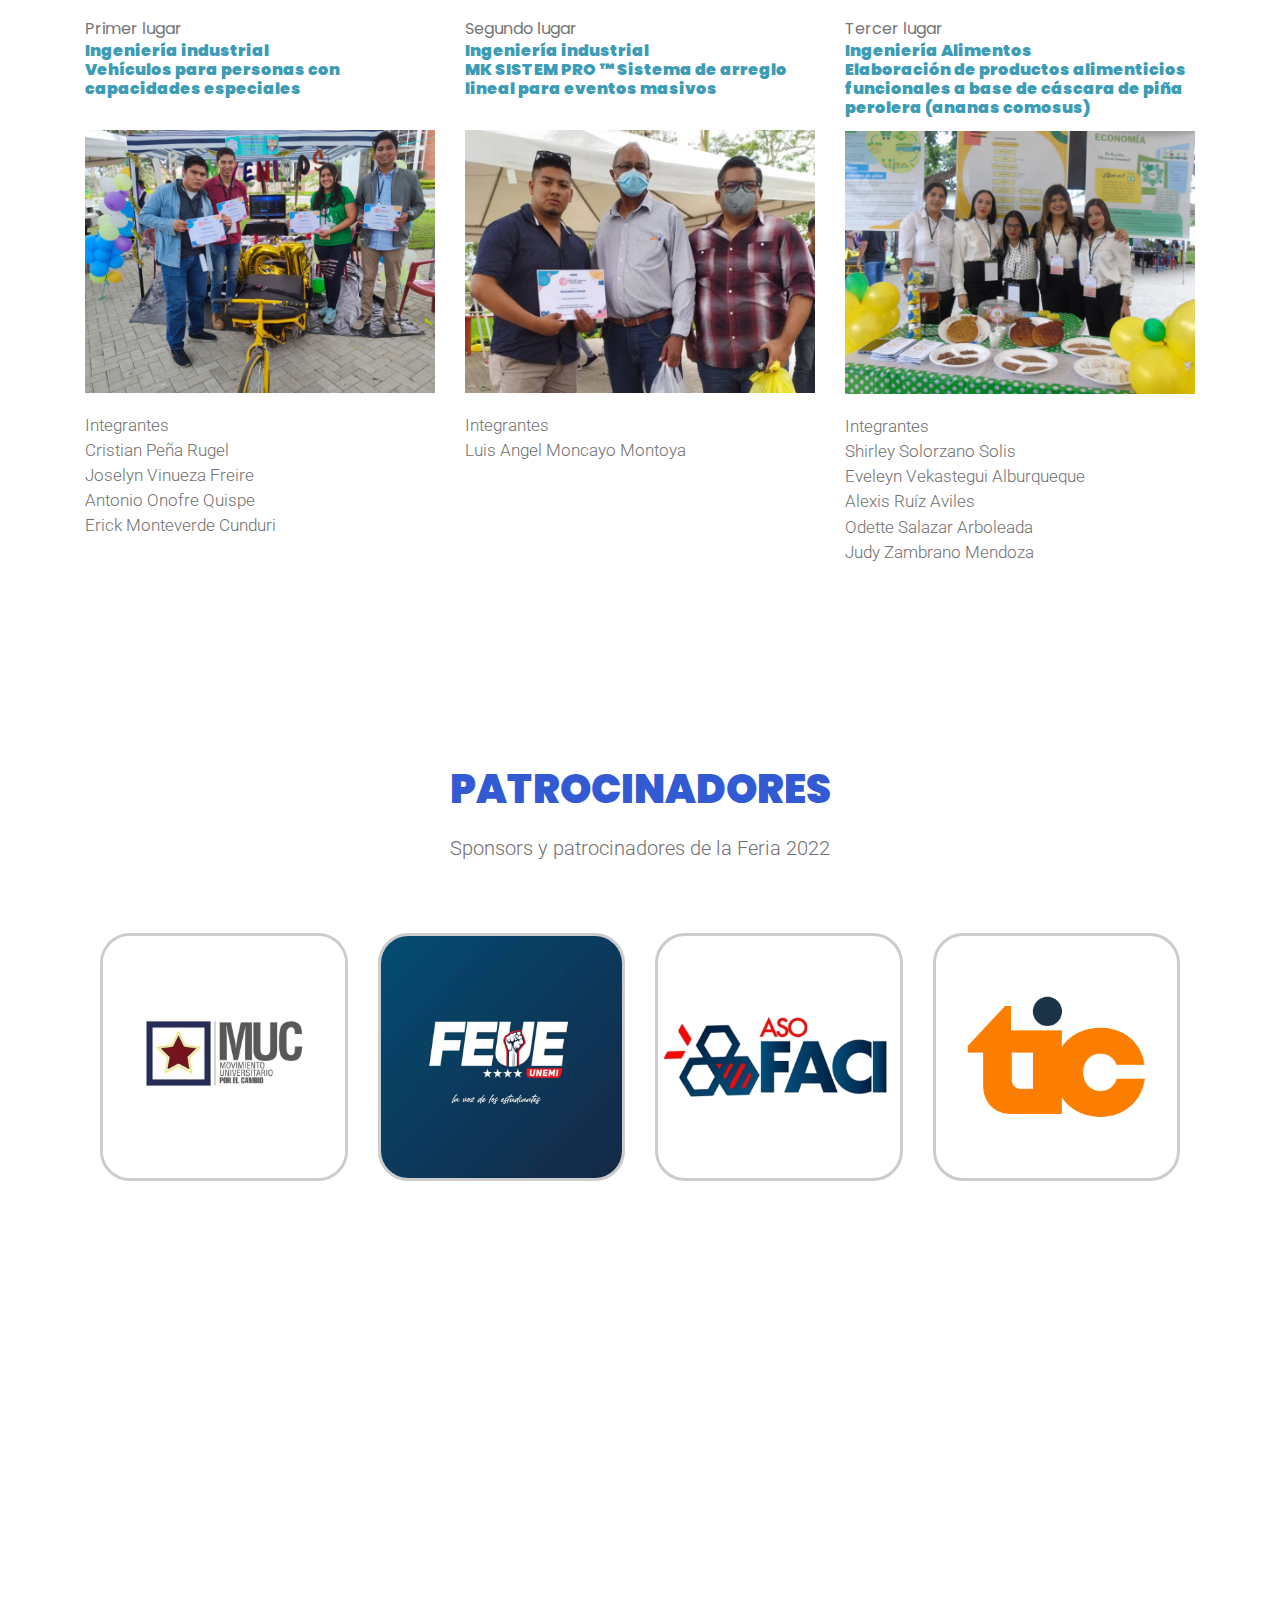
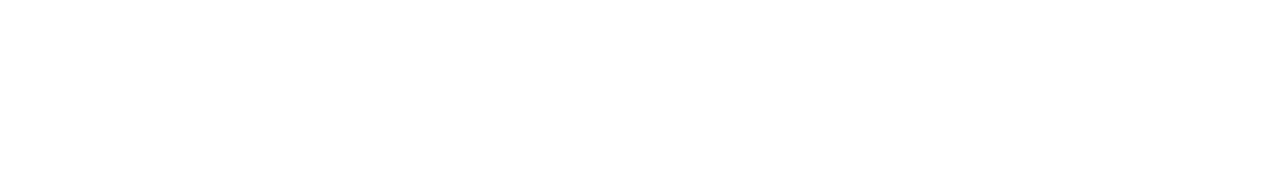
==== commit cfe85ac0: "LANDING FACI 2022" ====
--- a/index.html
+++ b/index.html
@@ -127,7 +127,7 @@
                         <span class="section-id noto-font-700 id-color">FERIA FACI 2022</span>
                         <h3 class="h3-xl noto-font-900 purple-color">OBJETIVO</h3>
                         <div class="box-list">
-                            <p>Difundir el conocimento científico a la comunidad estudiantil,
+                            <p>Difundir el conocimiento científico a la comunidad estudiantil,
                                 a través de la presentación de proyectos desarrollados por los estudiantes de ingeniería,
                                 para motivar el aprendizaje de la ciencia, tecnología, ingeniería y matemática.</p>
                         </div>
@@ -143,7 +143,7 @@
                 <div class="col-lg-6 col-xl-7">
                     <div class="about-4-txt pc-25 mb-40">
                         <span class="section-id noto-font-700 id-color">FERIA FACI 2022</span>
-                        <h3 class="h3-md noto-font-900 purple-color">¿QUIENES PUEDEN PARTICIPAR EN LA FERIA?</h3>
+                        <h3 class="h3-md noto-font-900 purple-color">¿QUIÉNES PUEDEN PARTICIPAR EN LA FERIA?</h3>
                         <div class="box-list">
                             <p>La Feria está dirigida a todas y todos los estudiantes de la Facultad Ciencias e Ingeniería de todas las carreras;
                                 Alimentos, Industrial, Biotecnología, Ambiental. Software, TIC,
@@ -158,7 +158,7 @@
                                 <div class="abox-4 icon-md mb-40">
                                     <div class="icon-about"><img src="img/reloj.svg" alt=""></div>
                                     <h5 class="h5-xs noto-font-900 purple-color">Fecha:</h5>
-                                    <span class="grey-color" style="font-size: 15px;">El 2 de septiembre del 2022</span>
+                                    <span class="grey-color" style="font-size: 15px;">El 2 de septiembre de 2022</span>
                                 </div>
                             </div>
                             <div class="col-sm-6">
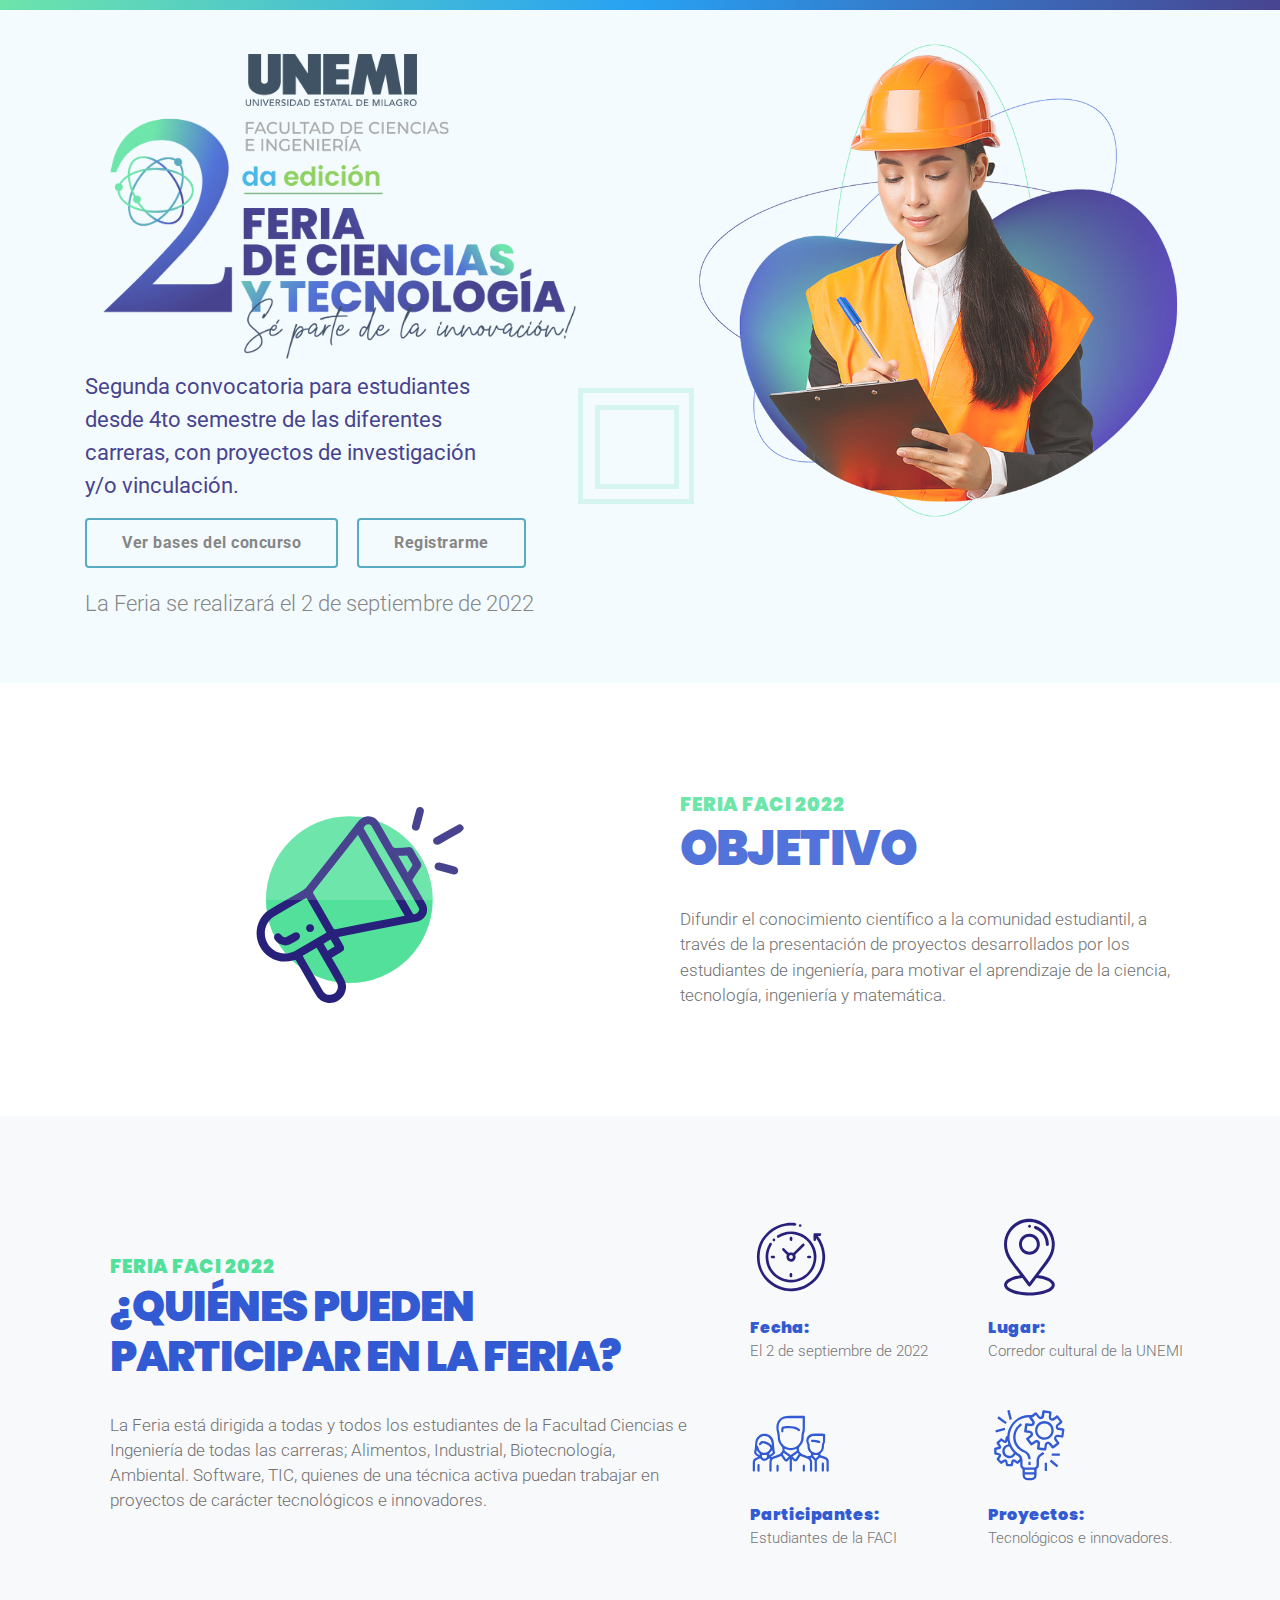
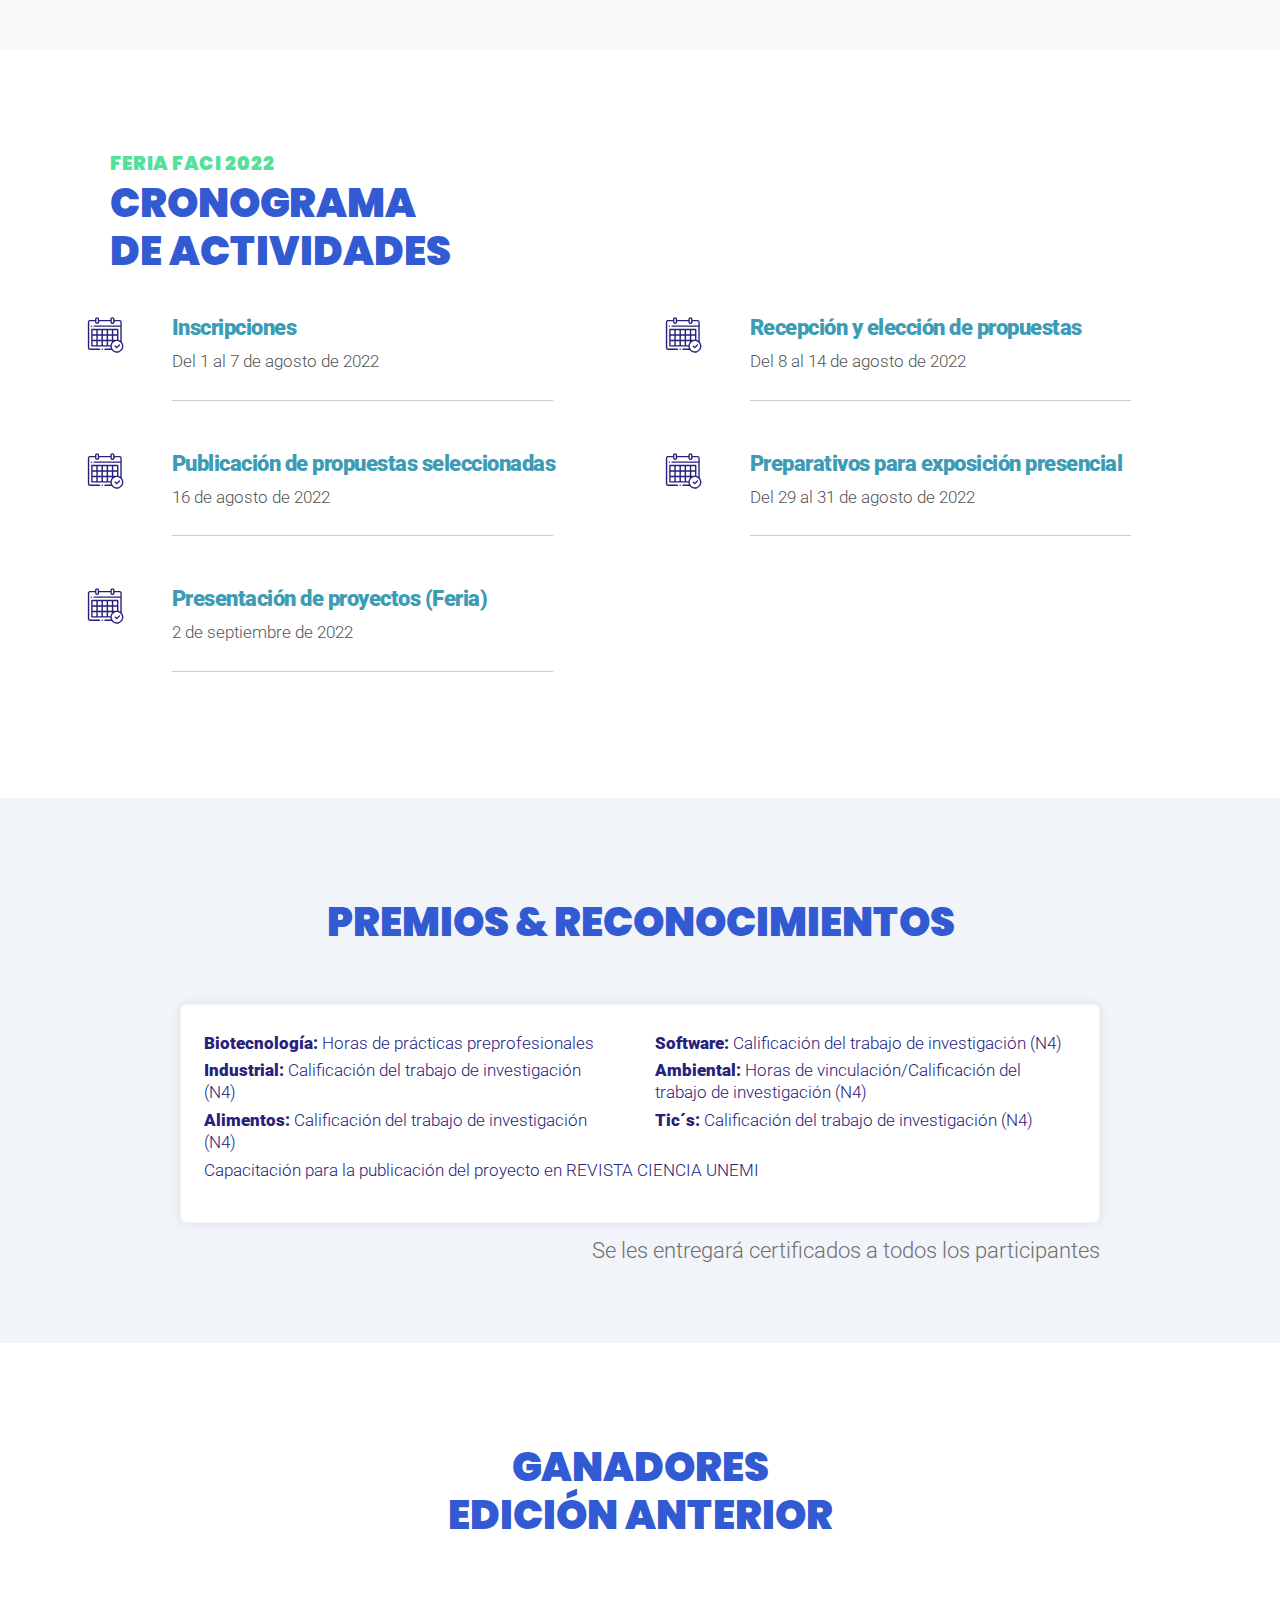
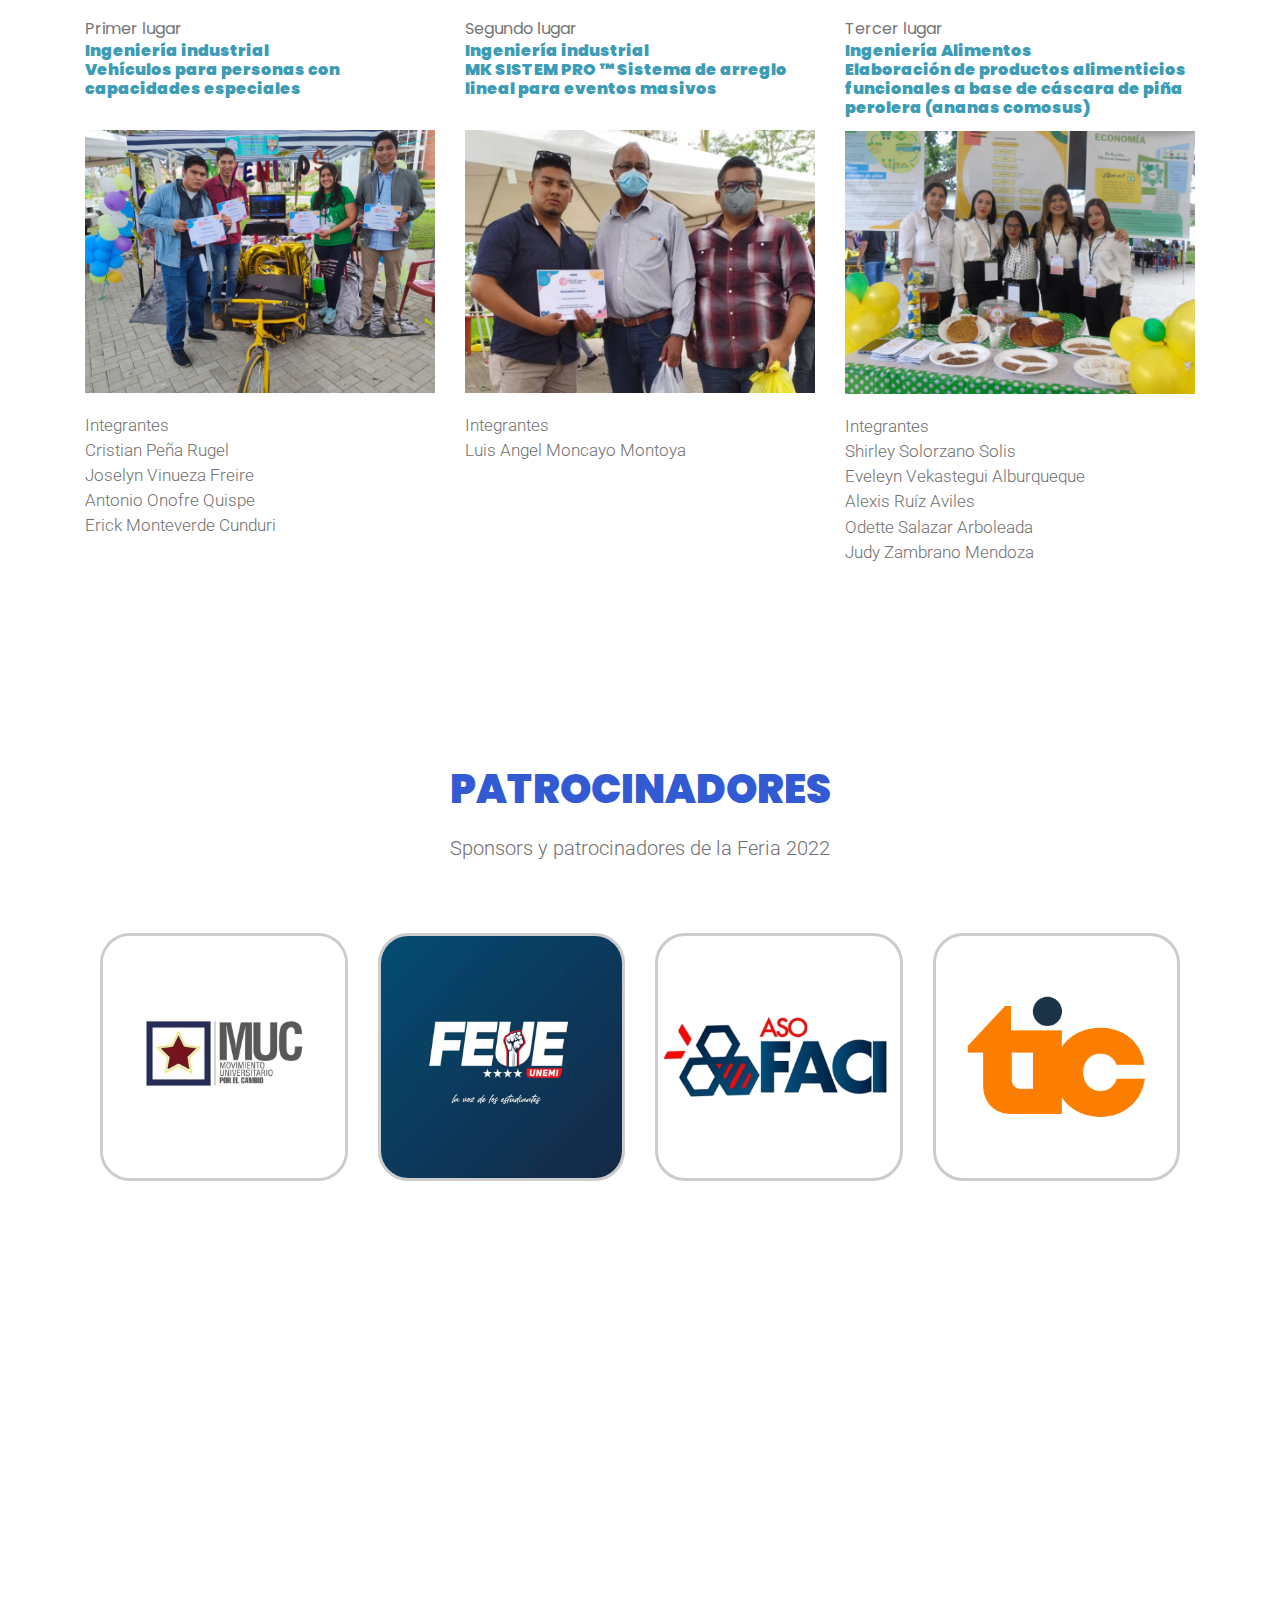
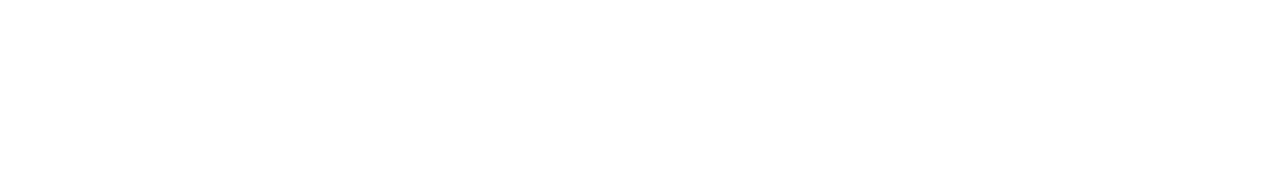
==== commit 0c5761a6: "LANDING FACI 2022" ====
--- a/index.html
+++ b/index.html
@@ -90,7 +90,7 @@
             <div class="row">
                 <div class="col-lg-6">
                     <div class="hero-2-txt">
-                        <img src="img/visual_feria_2.png" class="imgferia">
+                        <img src="img/visual_feria_21.png" class="imgferia">
                         <p style="color: #27217b;font-size: 22px;">
                             <b>Segunda convocatoria para estudiantes<br>
                                 desde 4to semestre de las diferentes<br>
